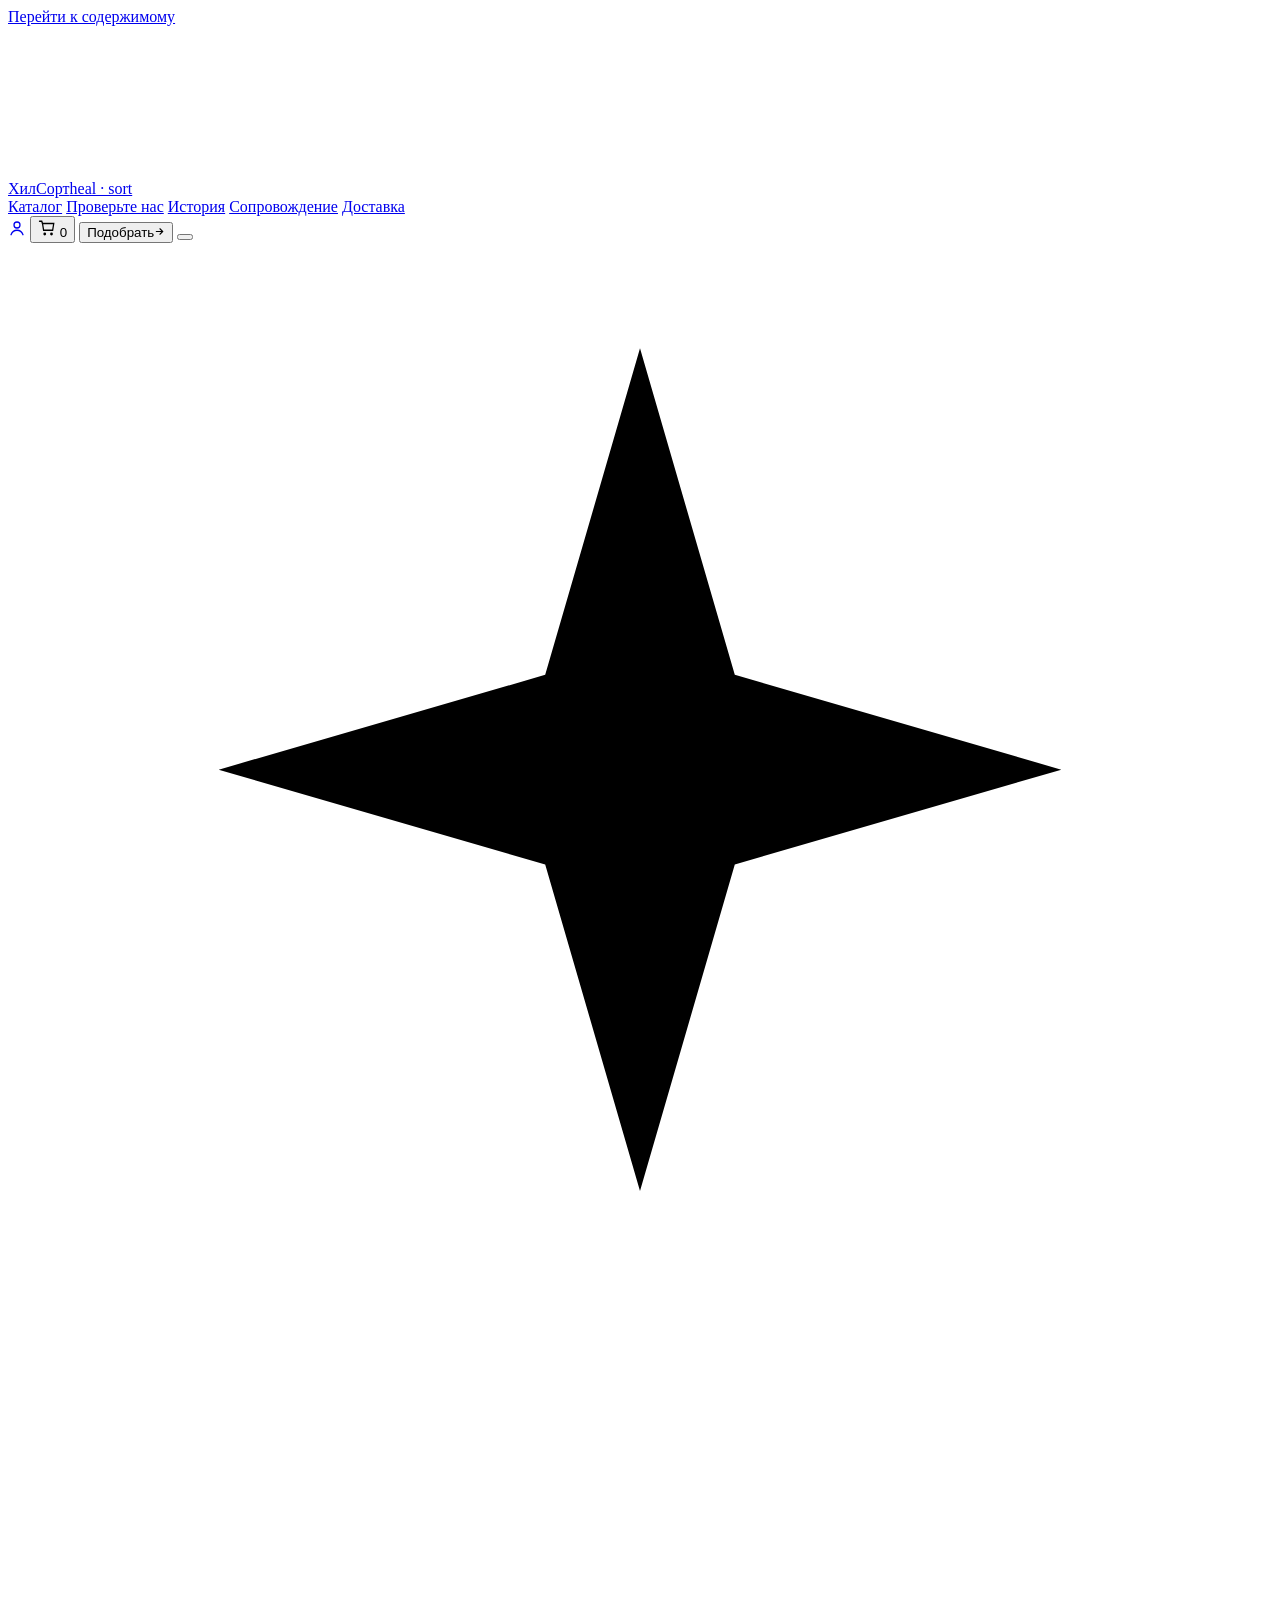
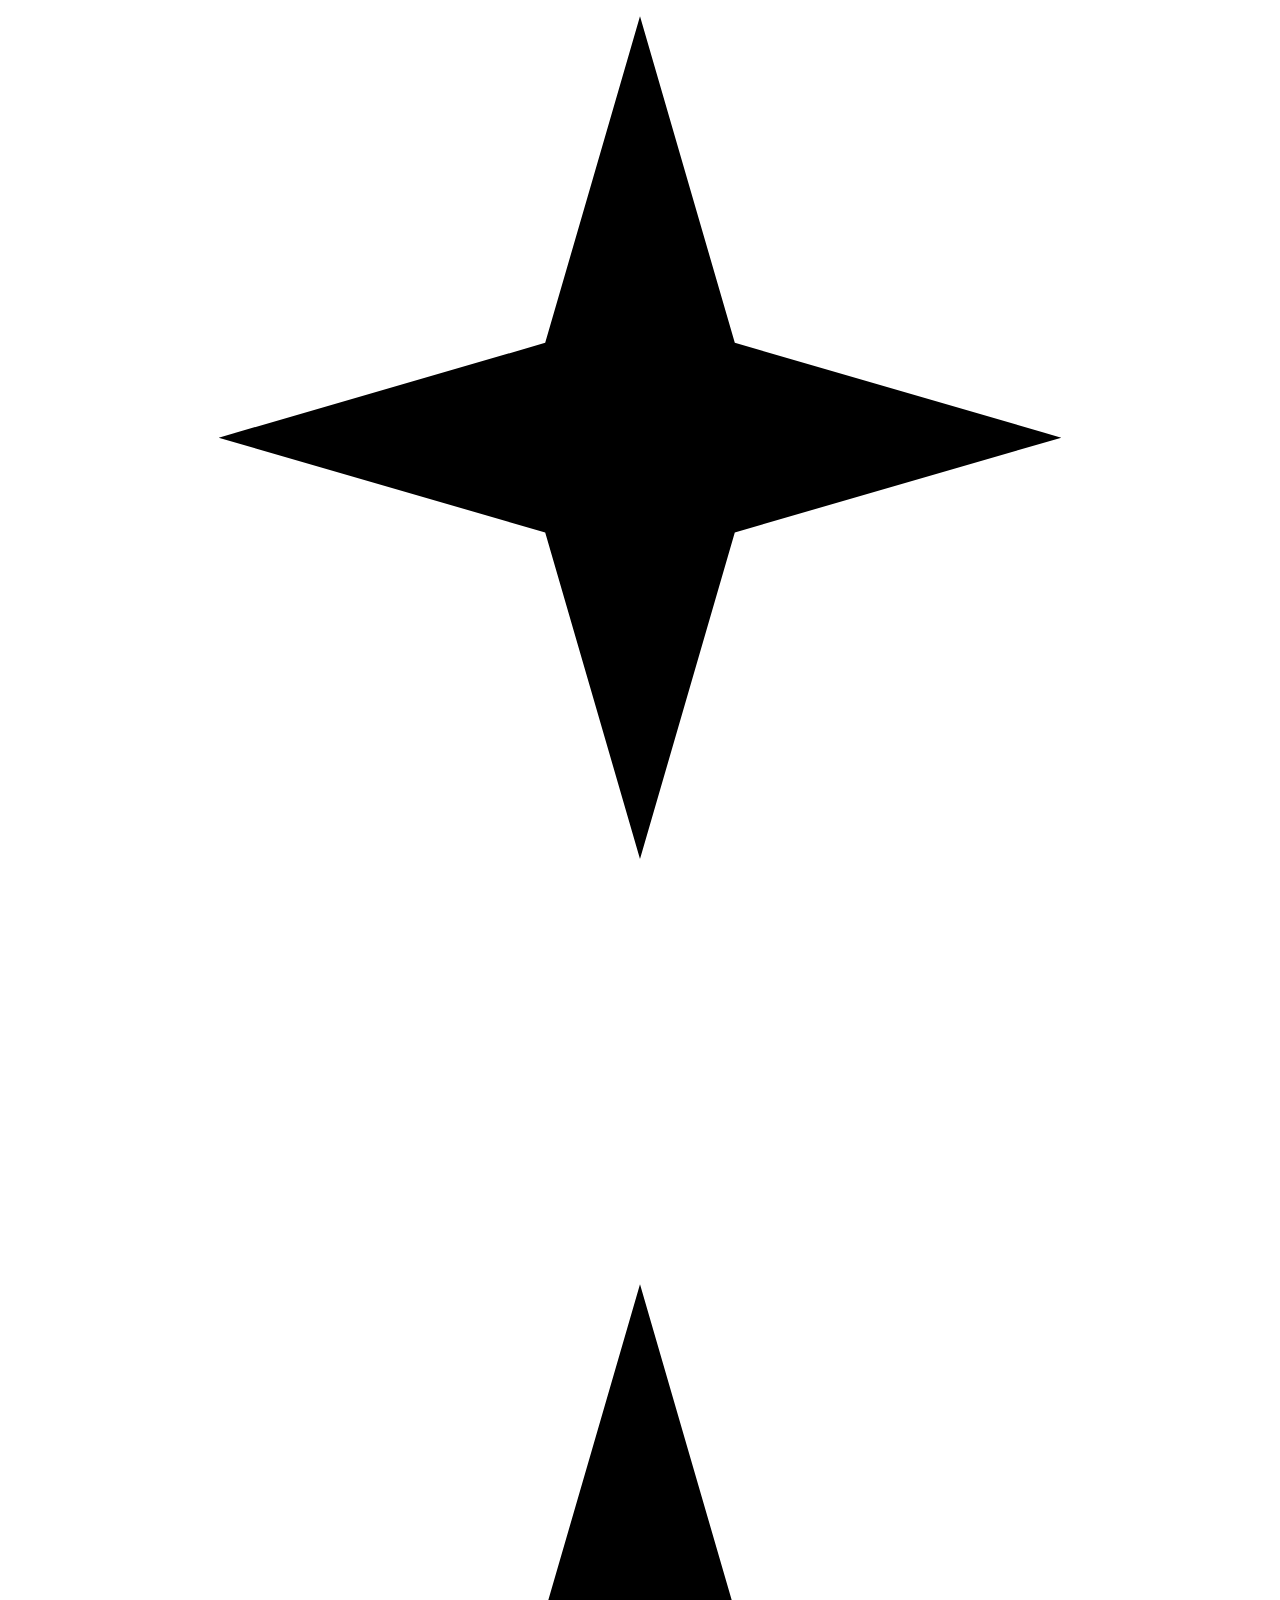
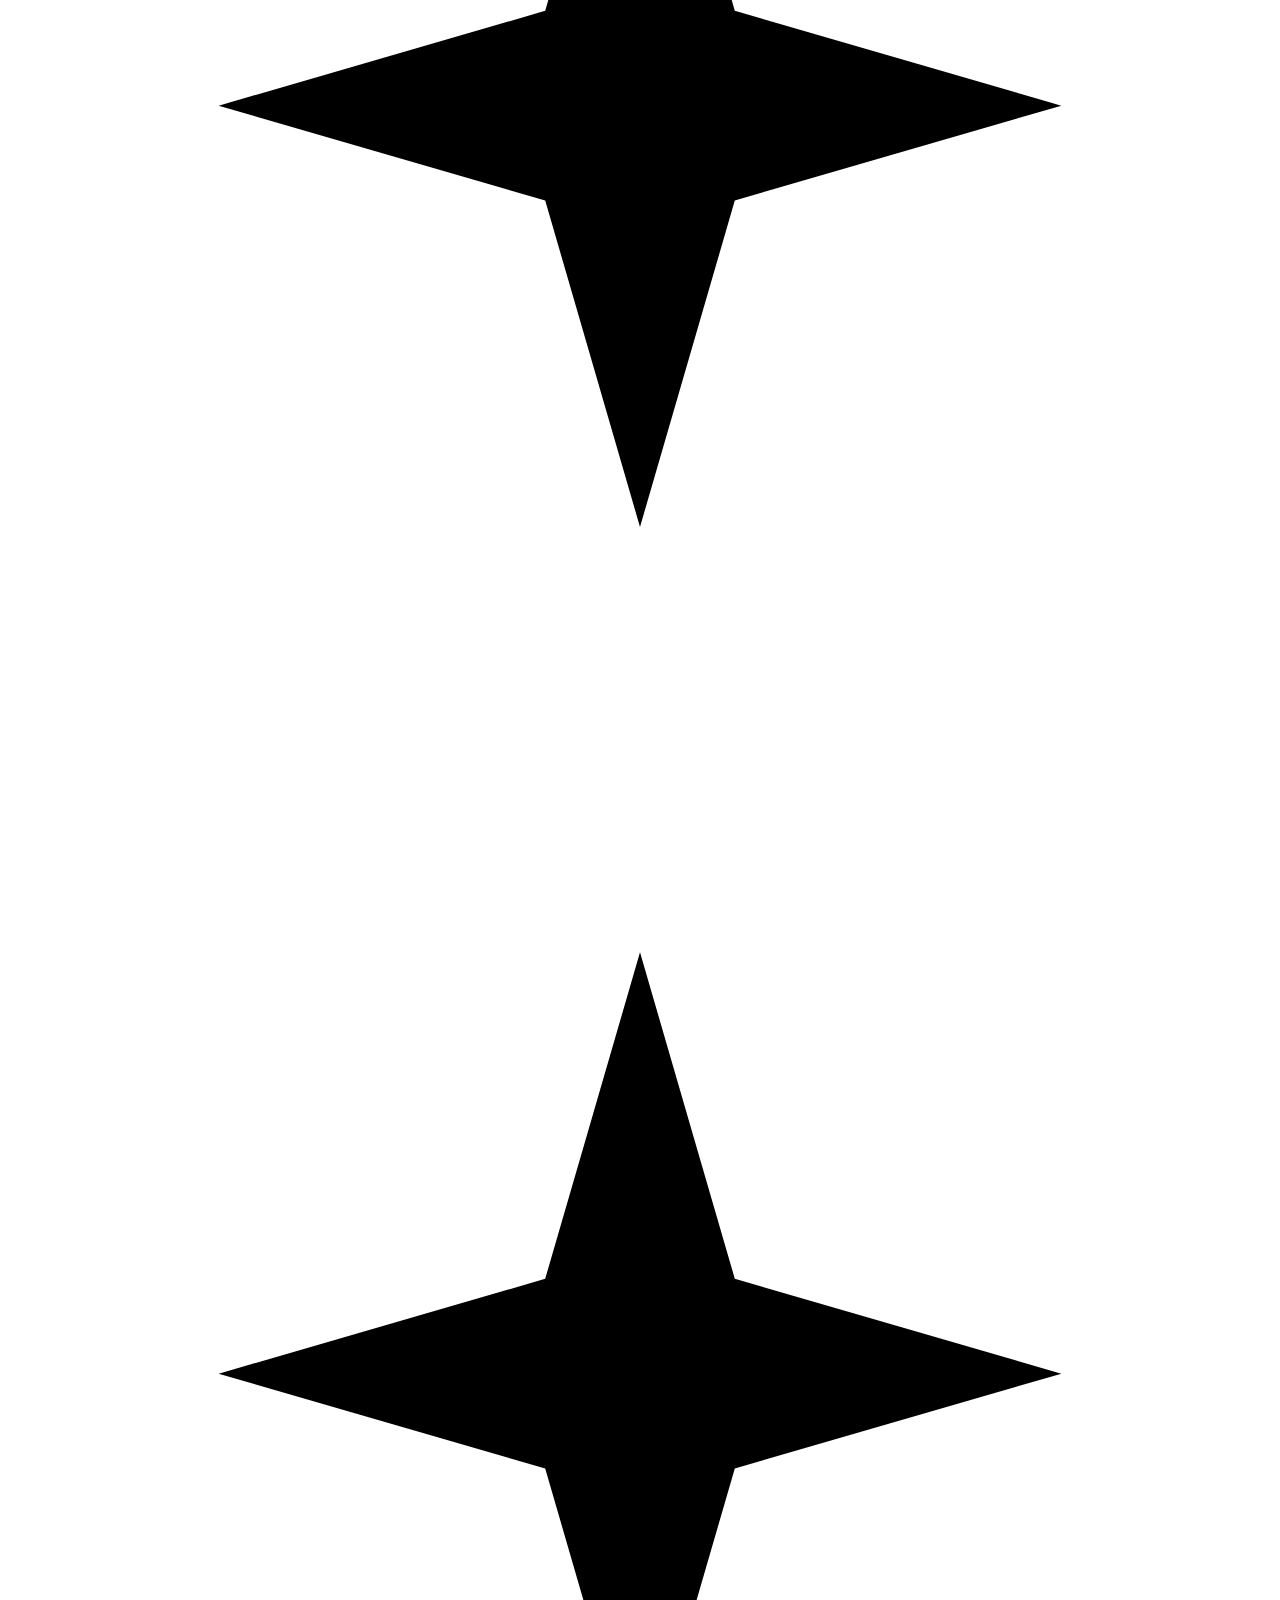
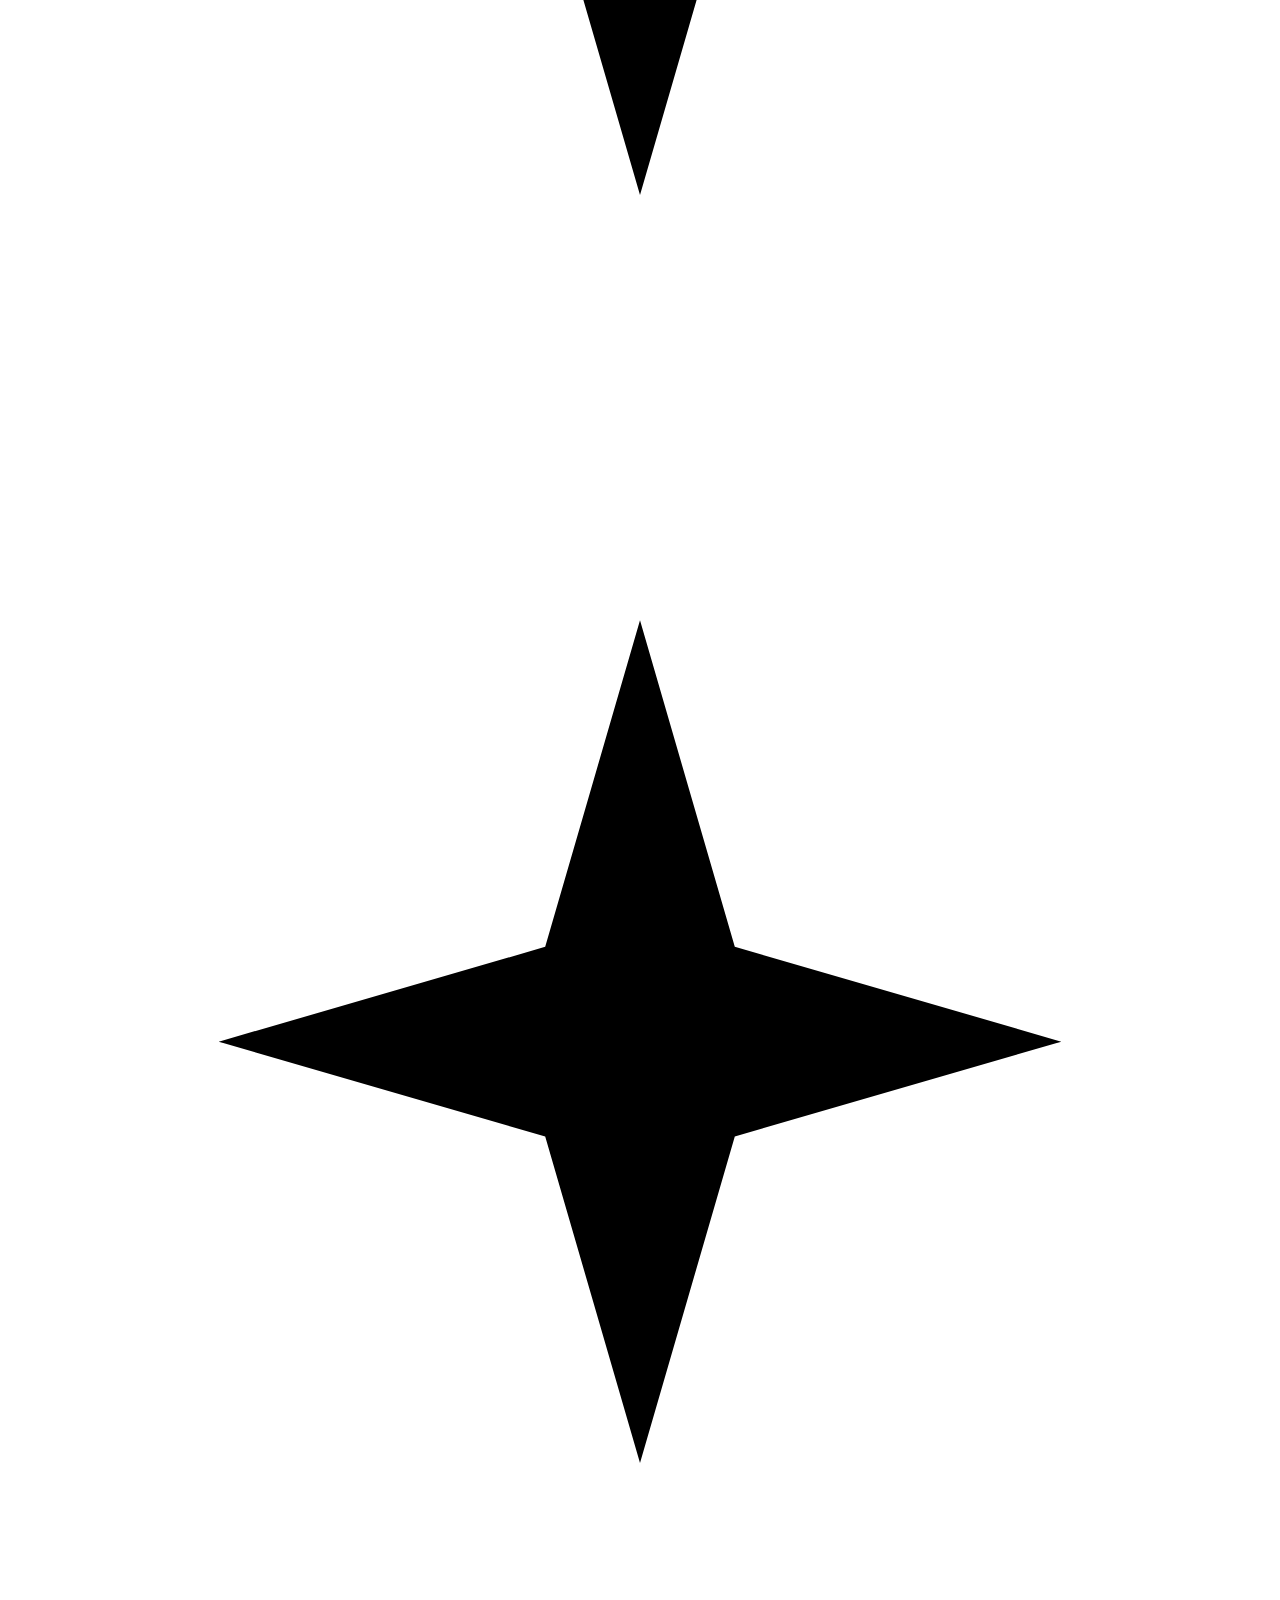
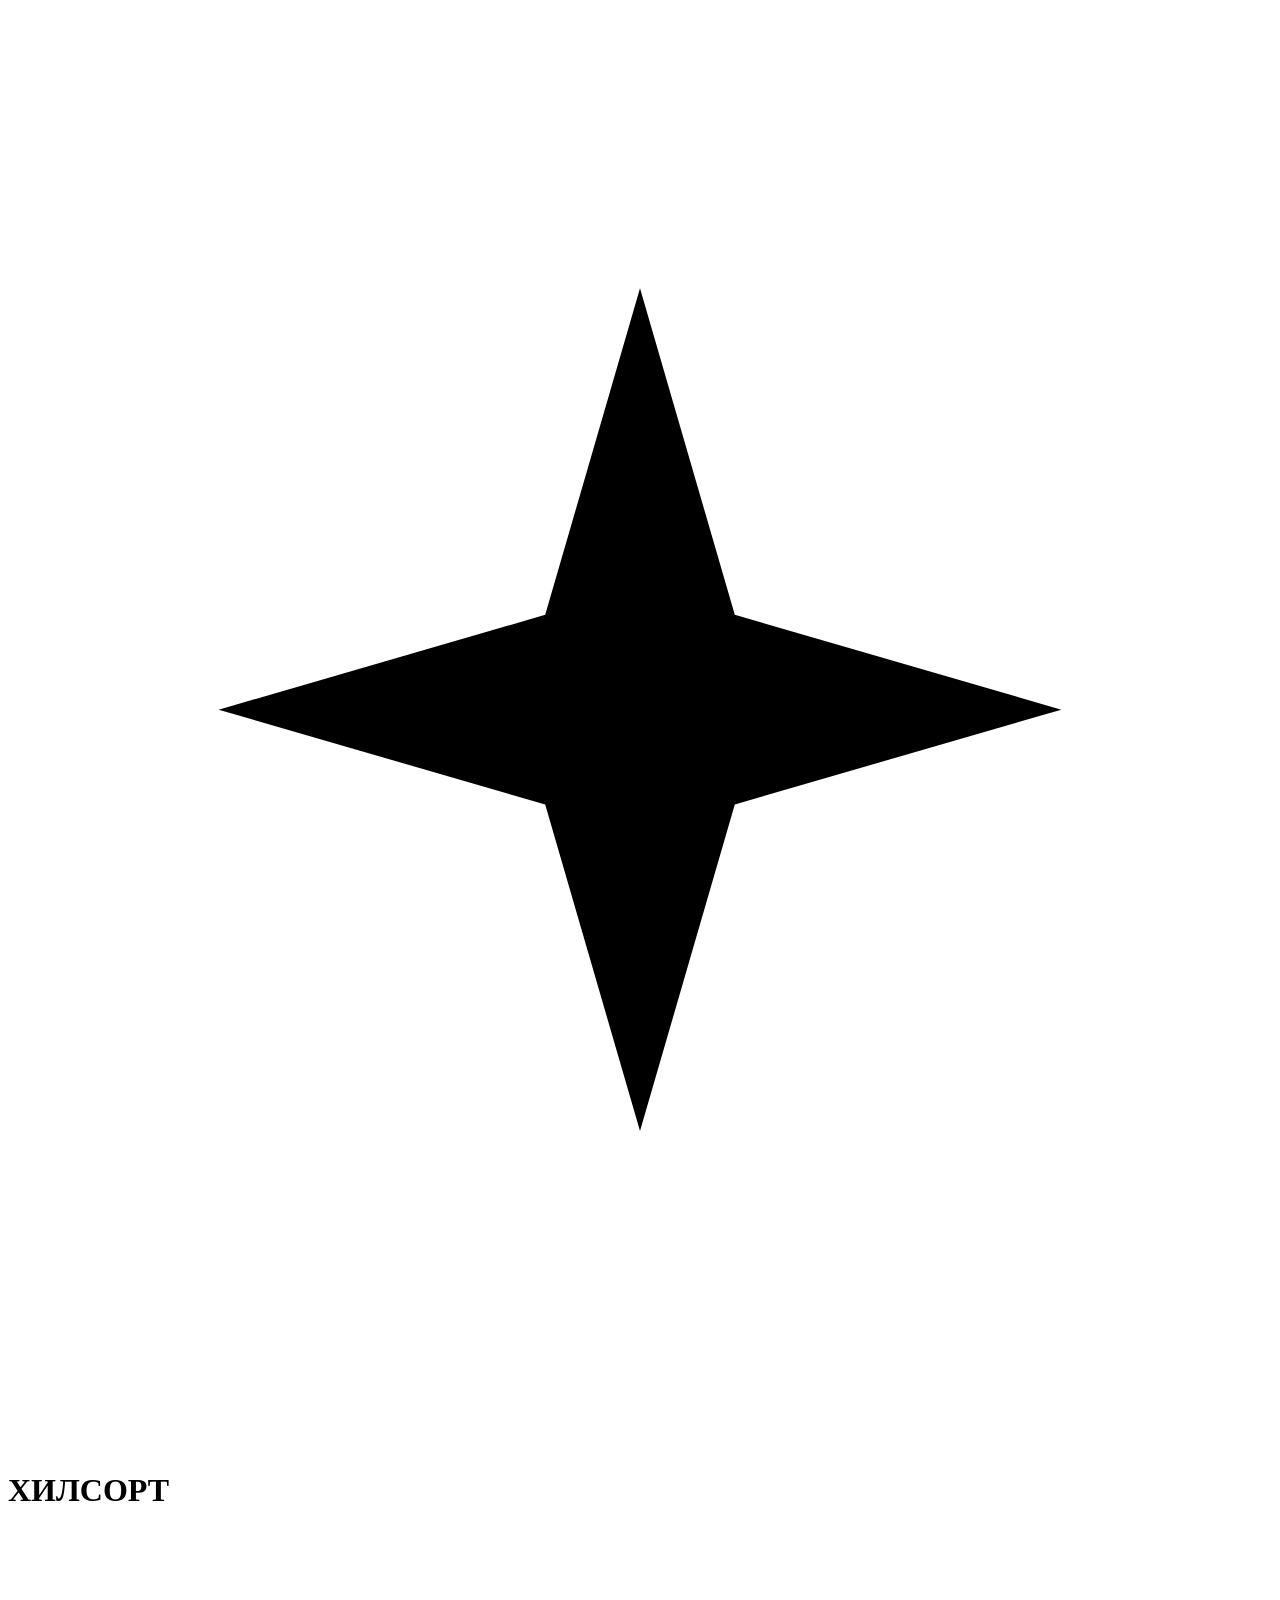
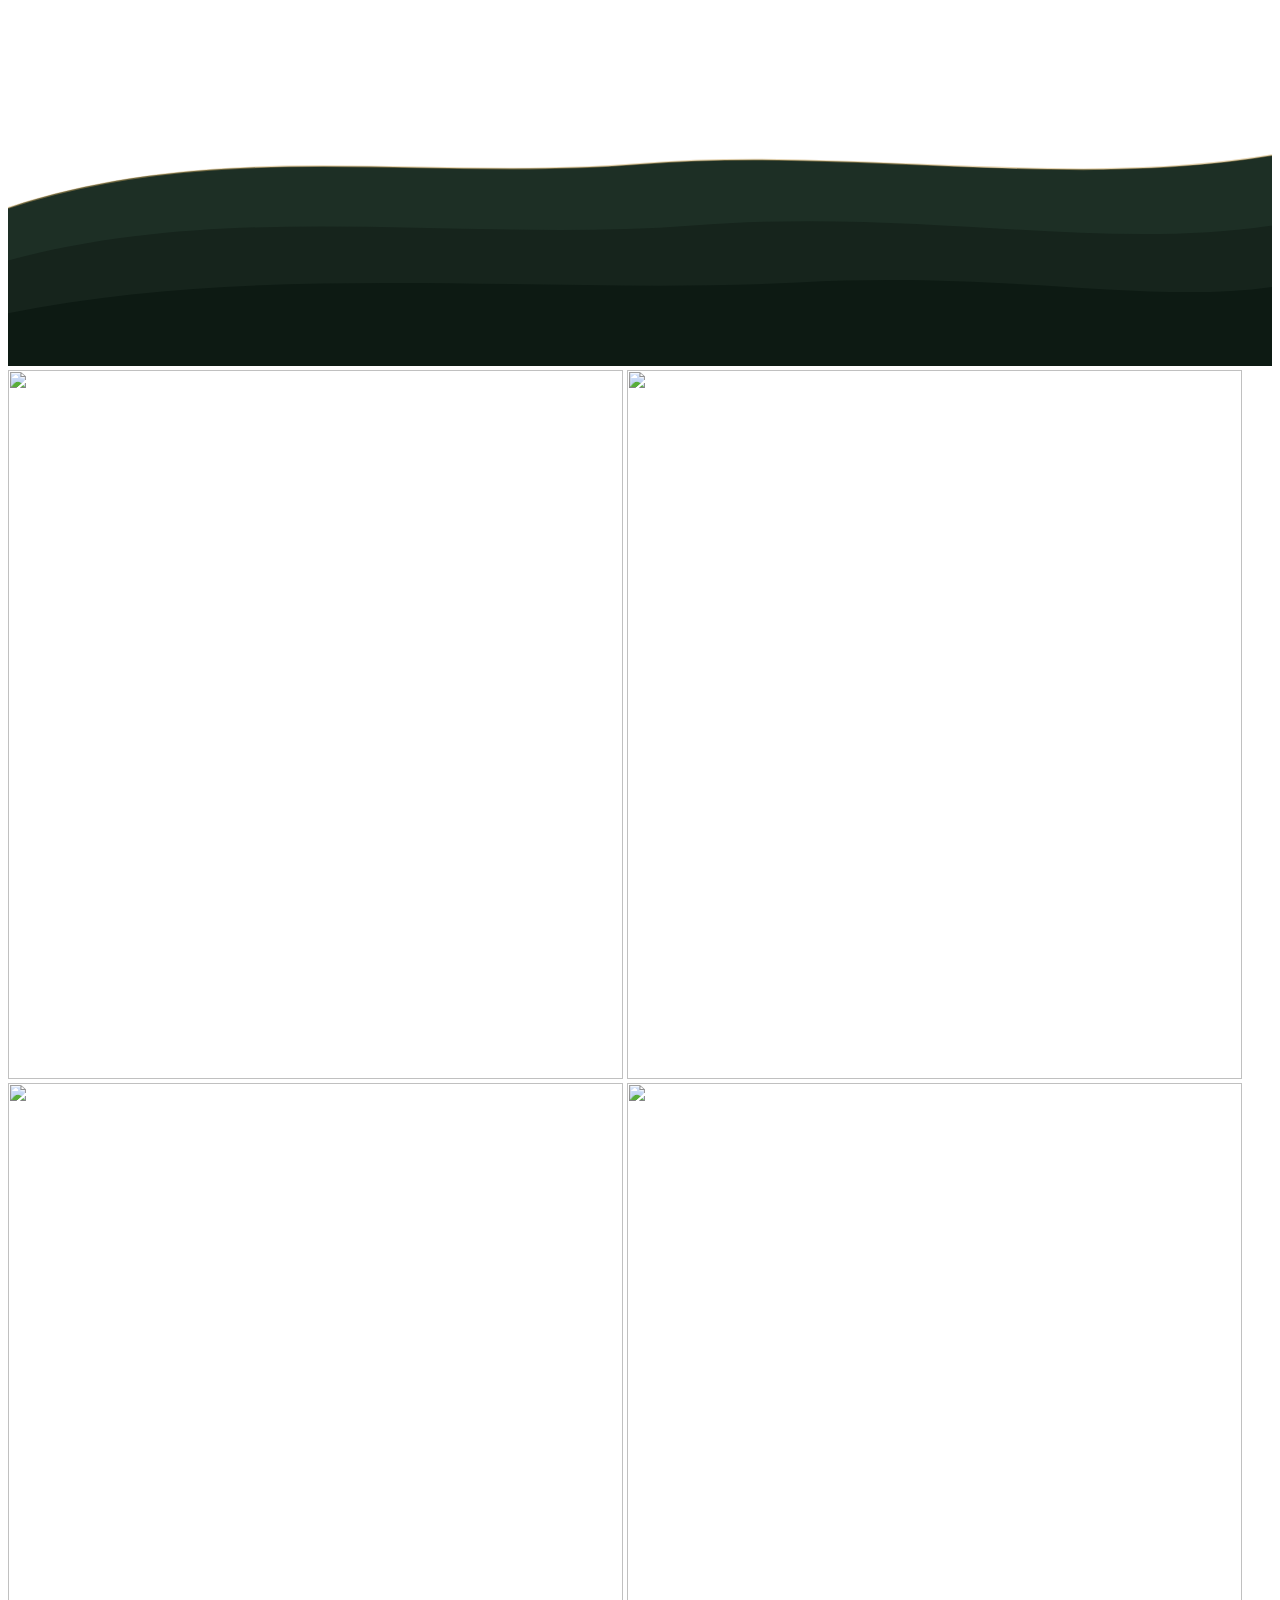
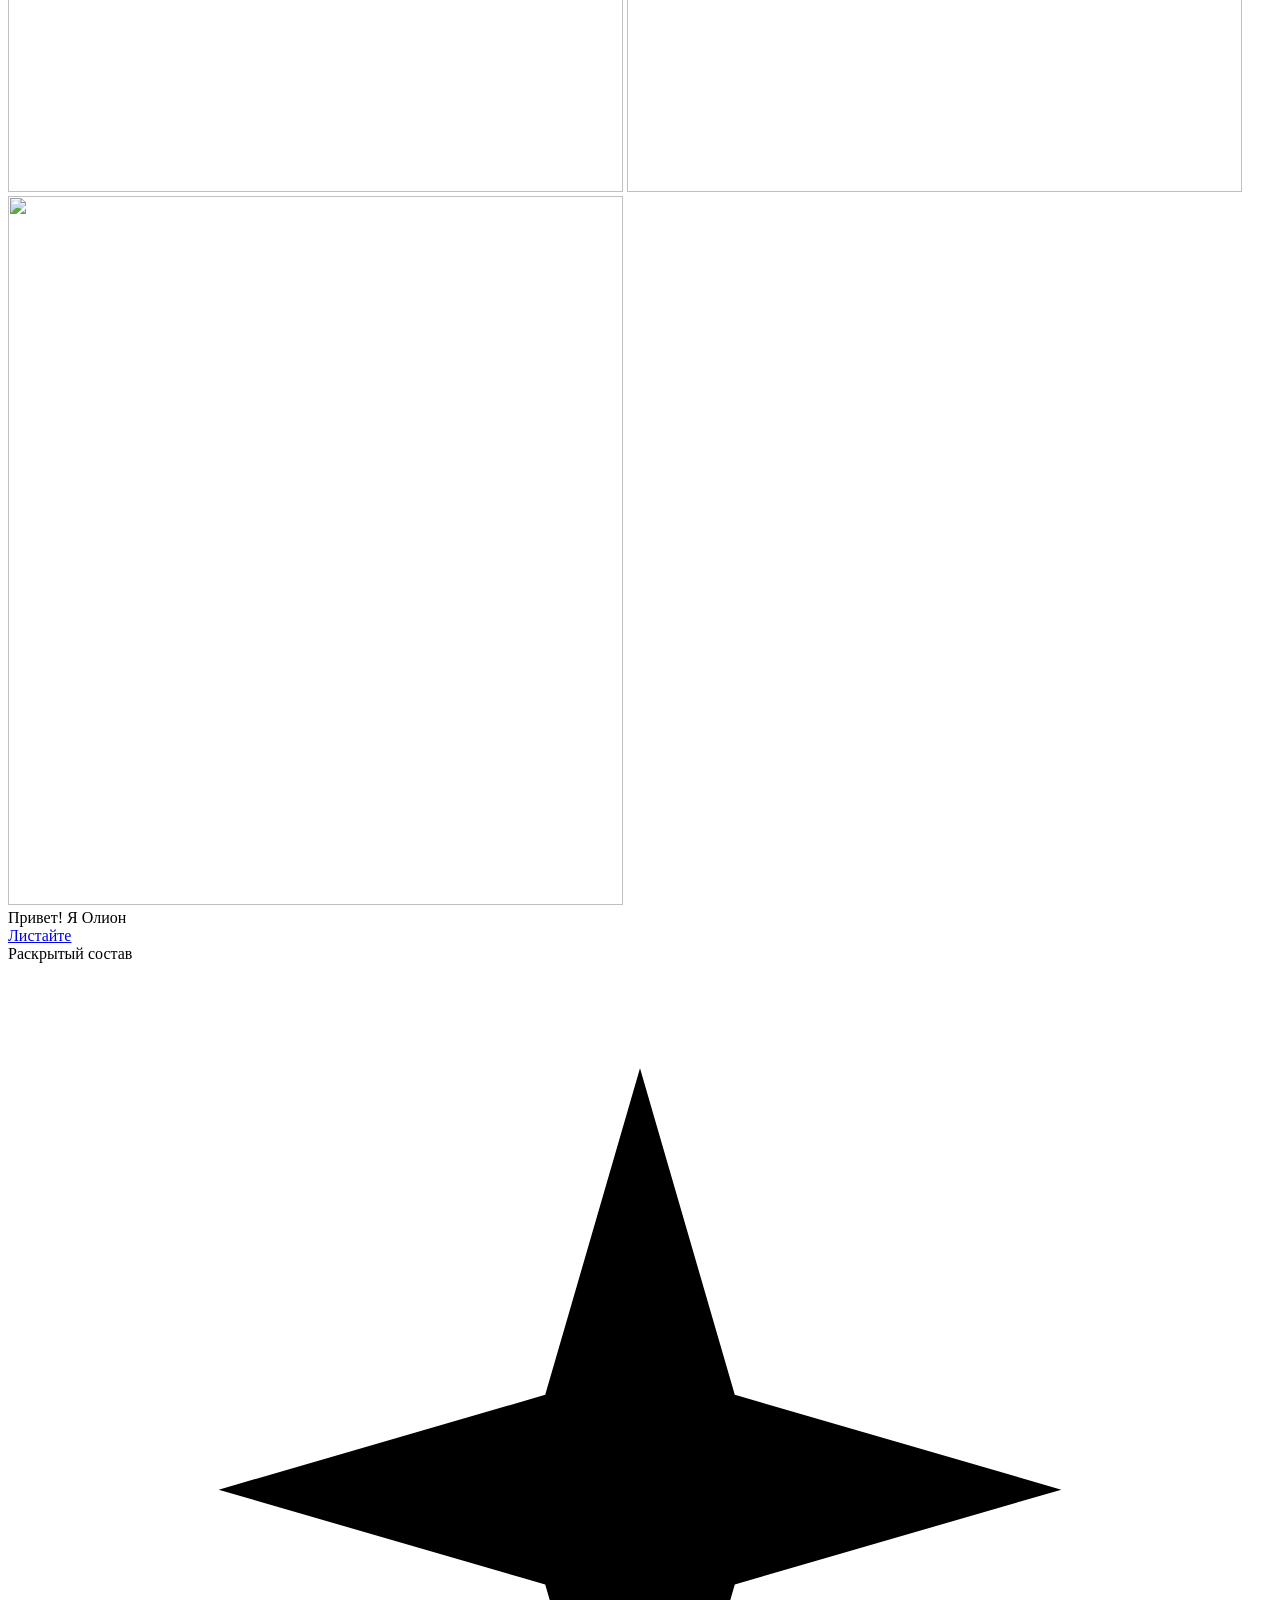
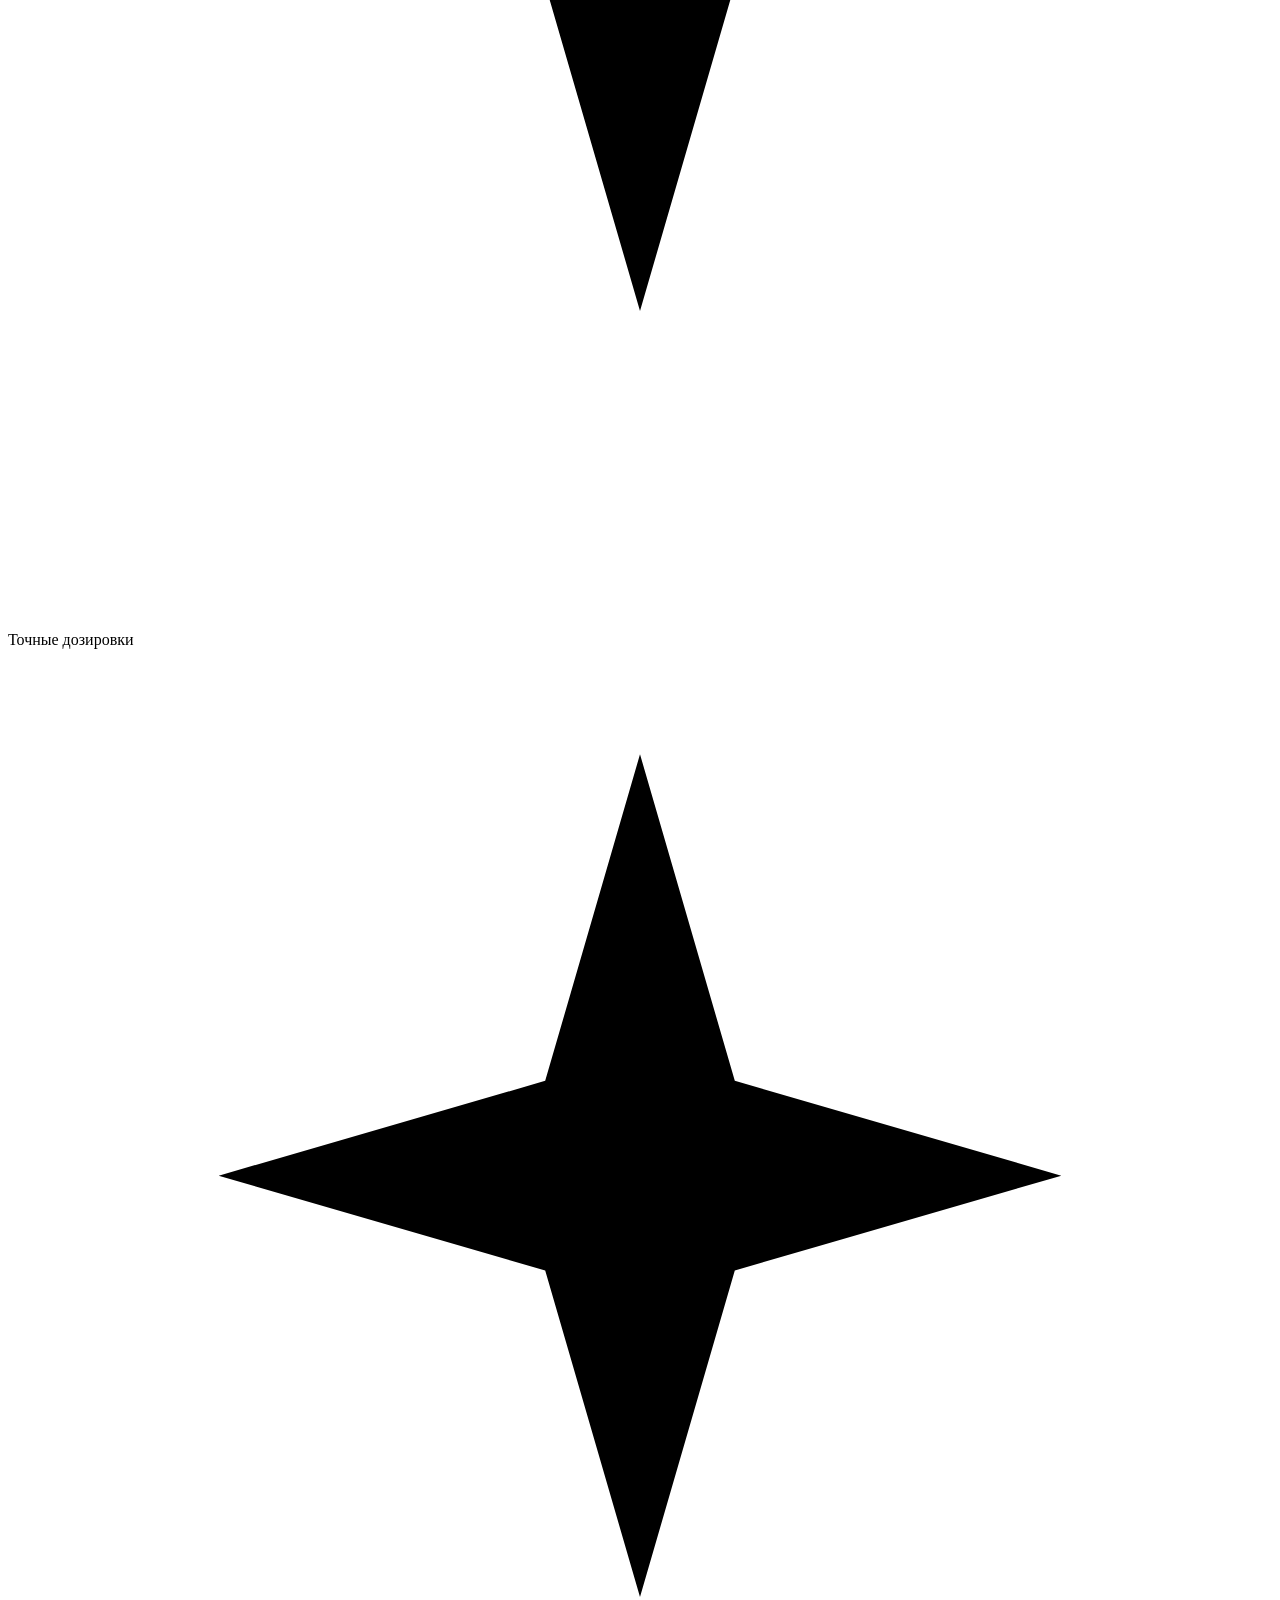
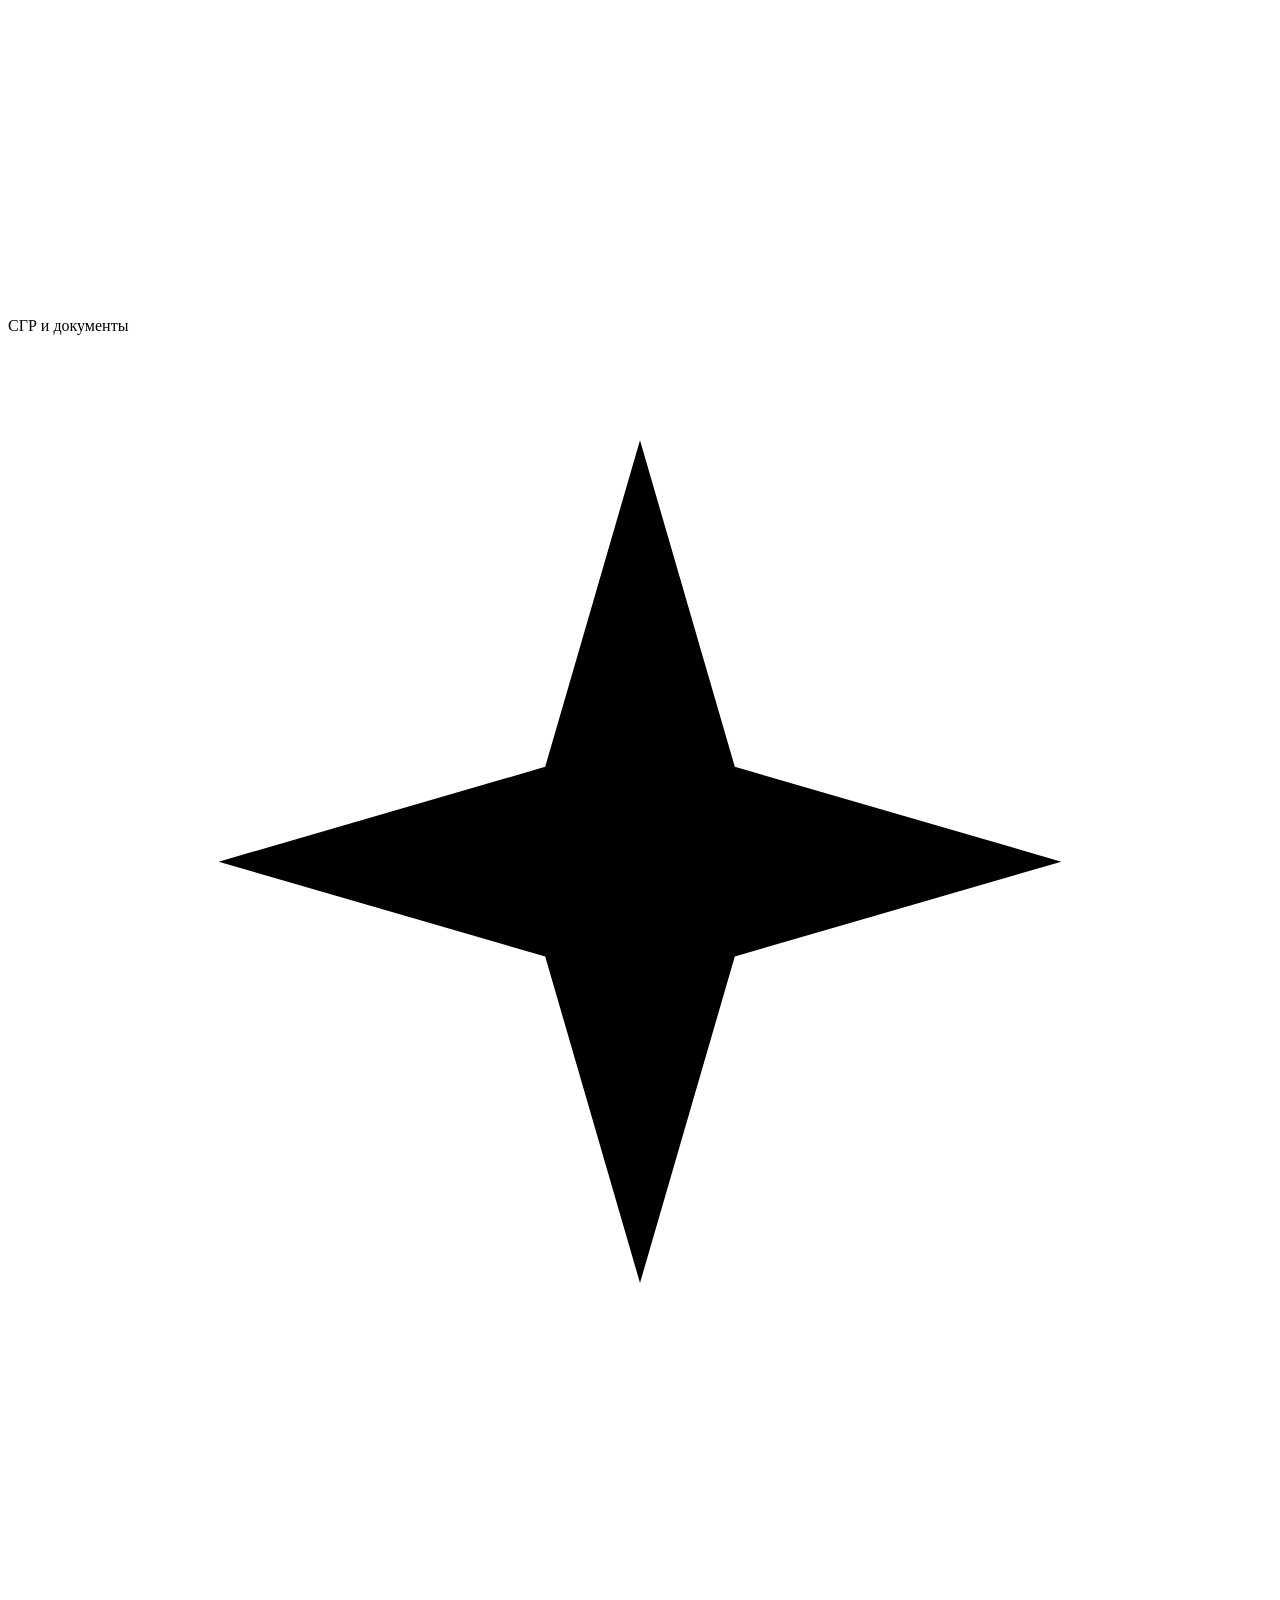
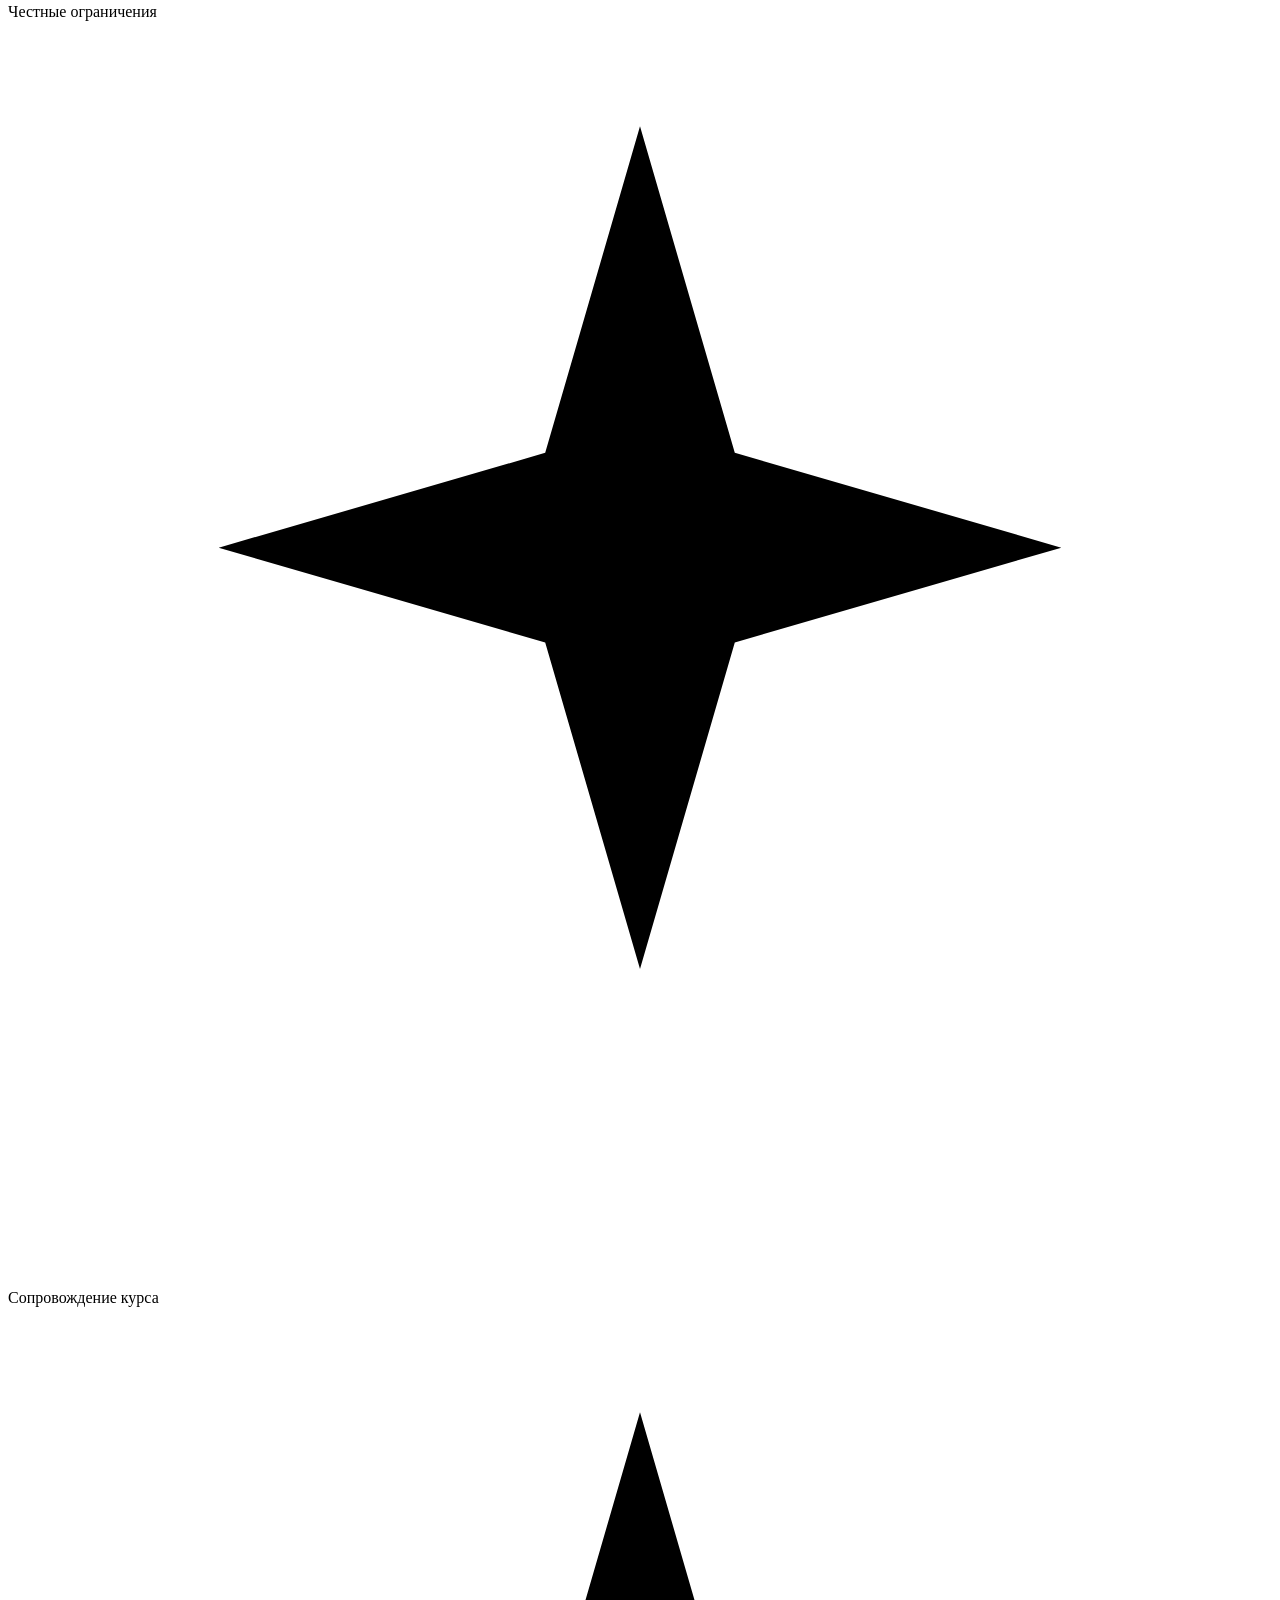
==== index.html @ 7d2a49c4 "Add files via upload" ====
<!DOCTYPE html>
<html lang="ru">
<head>
<meta charset="UTF-8">
<meta name="viewport" content="width=device-width, initial-scale=1.0, viewport-fit=cover">
<meta http-equiv="Content-Security-Policy" content="default-src 'none'; script-src 'self'; style-src 'self' https://fonts.googleapis.com; font-src https://fonts.gstatic.com; img-src 'self' data:; connect-src 'none'; manifest-src 'self'; base-uri 'none'; form-action 'none'; object-src 'none'">
<meta name="referrer" content="strict-origin-when-cross-origin">
<meta name="format-detection" content="telephone=no">
<title>ХилСорт — добавки, в которых можно разобраться</title>
<meta name="description" content="ХилСорт — БАД с полностью раскрытым составом, точными дозировками и документами. Помощник Sort подберёт формулу под вашу цель: сон, стресс, энергия, концентрация.">
<meta name="theme-color" content="#0a1410">
<meta property="og:type" content="website">
<meta property="og:title" content="ХилСорт — добавки, в которых можно разобраться">
<meta property="og:description" content="Раскрытый состав, точные дозировки, документы и сопровождение курса.">
<meta property="og:image" content="assets/sort/sort.webp">
<link rel="icon" type="image/png" href="assets/sort/favicon.png">
<link rel="apple-touch-icon" href="assets/sort/apple-touch-icon.png">
<link rel="preconnect" href="https://fonts.googleapis.com">
<link rel="preconnect" href="https://fonts.gstatic.com" crossorigin>
<link href="https://fonts.googleapis.com/css2?family=Oswald:wght@500;600;700&family=Fraunces:opsz,wght@9..144,300;9..144,400;9..144,500;9..144,600;9..144,700&family=Manrope:wght@300;400;500;600;700;800&family=Marck+Script&display=swap" rel="stylesheet" crossorigin="anonymous" referrerpolicy="no-referrer">
<link rel="preload" as="image" href="assets/sort/body.webp" type="image/webp">
<link rel="stylesheet" href="assets/css/styles.css">
<script src="assets/js/boot.js"></script>
<script src="assets/js/app.js" defer></script>
</head>
<body>

<a class="skip" href="#main">Перейти к содержимому</a>
<div class="progress" aria-hidden="true"><span id="progressBar"></span></div>

<svg class="sprite" xmlns="http://www.w3.org/2000/svg" aria-hidden="true" focusable="false">
  <symbol id="check" viewBox="0 0 24 24"><path d="M4 12.5 9.5 18 20 6.5" fill="none" stroke="#7c6122" stroke-width="2.6" stroke-linecap="round" stroke-linejoin="round"/></symbol>
  <symbol id="spark" viewBox="0 0 24 24"><path d="M12 2l1.8 6.2L20 10l-6.2 1.8L12 18l-1.8-6.2L4 10l6.2-1.8z" fill="currentColor"/></symbol>
</svg>

<!-- ================= НАВИГАЦИЯ ================= -->
<nav class="hero-nav" id="nav" aria-label="Основная навигация">
  <a class="hn-logo" href="#top" aria-label="ХилСорт — наверх"><span class="script">ХилСорт</span><span class="est">heal · sort</span></a>
  <div class="hn-links" id="hnLinks">
    <a href="#catalog">Каталог</a>
    <a href="#trust">Проверьте нас</a>
    <a href="#story">История</a>
    <a href="#path">Сопровождение</a>
    <a href="delivery.html">Доставка</a>
  </div>
  <div class="hn-right">
    <a class="hn-user" href="account.html" aria-label="Личный кабинет"><svg width="18" height="18" viewBox="0 0 24 24" fill="none" stroke="currentColor" stroke-width="1.7" stroke-linecap="round" aria-hidden="true"><circle cx="12" cy="8" r="4"/><path d="M4 21c1.5-4 5-6 8-6s6.5 2 8 6"/></svg></a>
    <button class="hn-cart" id="cartBtn" type="button" aria-label="Открыть корзину" aria-controls="cartDrawer" aria-expanded="false">
      <svg width="18" height="18" viewBox="0 0 24 24" fill="none" stroke="currentColor" stroke-width="1.7" stroke-linecap="round" aria-hidden="true"><path d="M6 6h15l-1.5 9h-12L6 6z"/><path d="M6 6 5 3H2"/><circle cx="9" cy="20" r="1"/><circle cx="18" cy="20" r="1"/></svg>
      <span class="hn-count" id="cartCount" aria-live="polite">0</span>
    </button>
    <button class="hn-cta shine" id="heroAssist" type="button" aria-label="Подобрать формулу с помощником Sort"><span class="lbl">Подобрать</span><span class="arr" aria-hidden="true"><svg width="11" height="11" viewBox="0 0 24 24" fill="none" stroke="currentColor" stroke-width="2.4" stroke-linecap="round"><path d="M5 12h14M13 6l6 6-6 6"/></svg></span></button>
    <button class="hn-burger" id="navBurger" type="button" aria-label="Меню" aria-expanded="false" aria-controls="hnLinks"><span></span><span></span><span></span></button>
  </div>
</nav>

<!-- ================= HERO ================= -->
<header class="hero" id="top">
  <div class="hero-aura" aria-hidden="true"></div>
  <div class="stars" aria-hidden="true">
    <span class="star s1"><svg viewBox="0 0 24 24"><use href="#spark"/></svg></span>
    <span class="star s2"><svg viewBox="0 0 24 24"><use href="#spark"/></svg></span>
    <span class="star s3"><svg viewBox="0 0 24 24"><use href="#spark"/></svg></span>
    <span class="star s4"><svg viewBox="0 0 24 24"><use href="#spark"/></svg></span>
    <span class="star s5"><svg viewBox="0 0 24 24"><use href="#spark"/></svg></span>
    <span class="star s6"><svg viewBox="0 0 24 24"><use href="#spark"/></svg></span>
  </div>

  <h1 class="mega" id="mega">ХИЛСОРТ</h1>
  <canvas class="pollen" id="pollen" aria-hidden="true"></canvas>

  <div class="ground" aria-hidden="true">
    <svg viewBox="0 0 1440 320" preserveAspectRatio="none" xmlns="http://www.w3.org/2000/svg">
      <path d="M0 140 C 240 60 480 110 720 90 C 960 70 1200 120 1440 80 V320 H0 Z" fill="#1d2f25"/>
      <path d="M0 140 C 240 60 480 110 720 90 C 960 70 1200 120 1440 80" fill="none" stroke="#c9a55c" stroke-opacity=".45" stroke-width="2"/>
      <path d="M0 200 C 260 130 520 180 780 160 C 1040 140 1240 190 1440 160 V320 H0 Z" fill="#16241c"/>
      <path d="M0 260 C 300 200 620 240 900 225 C 1140 212 1300 250 1440 230 V320 H0 Z" fill="#0d1a13"/>
    </svg>
  </div>

  <div class="mascot" id="mascot" role="button" tabindex="0" aria-label="Sort — хранитель природного баланса ХилСорт. Нажмите, чтобы открыть помощника">
    <div class="m-run">
      <div class="m-glow" aria-hidden="true"></div>
      <div class="m-shadow" aria-hidden="true"></div>
      <div class="m-hop">
        <div class="m-lean">
          <div class="m-rig">
            <img class="m-foot-l" src="assets/sort/foot-l.webp" alt="" width="615" height="709" decoding="async" draggable="false">
            <img class="m-foot-r" src="assets/sort/foot-r.webp" alt="" width="615" height="709" decoding="async" draggable="false">
            <img class="m-arm-l" src="assets/sort/arm-l.webp" alt="" width="615" height="709" decoding="async" draggable="false">
            <img class="m-arm-r" src="assets/sort/arm-r.webp" alt="" width="615" height="709" decoding="async" draggable="false">
            <img class="m-body" src="assets/sort/body.webp" alt="" width="615" height="709" decoding="async" draggable="false" fetchpriority="high">
          </div>
        </div>
      </div>
      <div class="m-bubble" id="mBubble" aria-hidden="true">Привет! Я Олион</div>
    </div>
  </div>

  <a class="hero-hint" href="#needs">Листайте</a>
</header>

<div class="transition-strip" aria-hidden="true"><div class="meander"></div></div>

<div class="ribbon" aria-hidden="true">
  <div class="ribbon-track">
    <div class="ribbon-group">
      <span>Раскрытый состав</span><svg viewBox="0 0 24 24"><use href="#spark"/></svg>
      <span>Точные дозировки</span><svg viewBox="0 0 24 24"><use href="#spark"/></svg>
      <span>СГР и документы</span><svg viewBox="0 0 24 24"><use href="#spark"/></svg>
      <span>Честные ограничения</span><svg viewBox="0 0 24 24"><use href="#spark"/></svg>
      <span>Сопровождение курса</span><svg viewBox="0 0 24 24"><use href="#spark"/></svg>
      <span>Без агрессивного апсейла</span><svg viewBox="0 0 24 24"><use href="#spark"/></svg>
    </div>
    <div class="ribbon-group">
      <span>Раскрытый состав</span><svg viewBox="0 0 24 24"><use href="#spark"/></svg>
      <span>Точные дозировки</span><svg viewBox="0 0 24 24"><use href="#spark"/></svg>
      <span>СГР и документы</span><svg viewBox="0 0 24 24"><use href="#spark"/></svg>
      <span>Честные ограничения</span><svg viewBox="0 0 24 24"><use href="#spark"/></svg>
      <span>Сопровождение курса</span><svg viewBox="0 0 24 24"><use href="#spark"/></svg>
      <span>Без агрессивного апсейла</span><svg viewBox="0 0 24 24"><use href="#spark"/></svg>
    </div>
  </div>
</div>

<!-- ================= СВЕТЛАЯ ЧАСТЬ ================= -->
<main id="main">
<section id="needs" class="sec">
  <div class="blob b1" aria-hidden="true"></div>
  <div class="wrap">
    <div class="rv">
      <div class="sec-tag">Путь начинается с потребности</div>
      <h2 class="sec-title">Что вас <em>беспокоит?</em></h2>
      <p class="sec-sub">Мы не говорим «купите нашу банку». Мы помогаем разобраться, что вам действительно нужно, — а что покупать не стоит.</p>
    </div>
    <div class="need-grid stg">
      <button class="need" type="button" data-goal="sleep">Плохо сплю</button>
      <button class="need" type="button" data-goal="stress">Испытываю стресс</button>
      <button class="need" type="button" data-goal="energy">Постоянно устаю</button>
      <button class="need" type="button" data-goal="focus">Сложно сконцентрироваться</button>
      <button class="need" type="button" data-goal="women">Женское здоровье</button>
      <button class="need" type="button" data-goal="recovery">Долго восстанавливаюсь</button>
      <button class="need ghost" type="button" data-open-assist>Подберите за меня</button>
    </div>
  </div>
</section>

<section id="catalog" class="sec">
  <div class="blob b2" aria-hidden="true"></div>
  <div class="wrap">
    <div class="rv">
      <div class="sec-tag">Формулы</div>
      <h2 class="sec-title">Продукты <em>ХилСорт</em></h2>
      <p class="sec-sub">Один основной продукт под вашу цель. Максимум — одна альтернатива. Никаких десяти банок.</p>
    </div>
    <div class="prod-grid">
      <article class="p-card rv" data-tilt>
        <div class="img"><span class="p-tagline">Сон · Стресс · Энергия</span><span class="p-sale">−13%</span><img src="magniy-cut.png" alt="Магния Хелат Оптимум"></div>
        <div class="p-body">
          <h3 class="p-name"><button class="p-open" type="button" data-open="magniy">Магния Хелат Оптимум</button></h3>
          <p class="p-short">Хелатная форма магния с глицином и B6: спокойствие, глубокий сон и меньше усталости.</p>
          <div class="p-comp"><span>Магний 200 мг</span><span>Глицин</span><span>Витамин B6</span></div>
          <div class="p-bottom">
            <div class="p-price">1 290 ₽<small>1 490 ₽</small></div>
            <button class="p-btn shine" type="button" data-add="magniy">В корзину</button>
          </div>
        </div>
      </article>

      <article class="p-card rv" data-tilt>
        <div class="img"><span class="p-tagline">Женское здоровье · Фокус</span><img src="inozitol-cut.png" alt="Инозитол Оптимум"></div>
        <div class="p-body">
          <h3 class="p-name"><button class="p-open" type="button" data-open="inozitol">Инозитол Оптимум</button></h3>
          <p class="p-short">Мио-инозитол с фолатом 5-MTHF и витамином D3: гормональный баланс и ровная концентрация.</p>
          <div class="p-comp"><span>Инозитол 500 мг</span><span>5-MTHF</span><span>Витамин D3</span></div>
          <div class="p-bottom">
            <div class="p-price">1 490 ₽</div>
            <button class="p-btn shine" type="button" data-add="inozitol">В корзину</button>
          </div>
        </div>
      </article>
    </div>
  </div>
</section>

<section id="trust" class="sec">
  <div class="wrap">
    <div class="rv">
      <div class="sec-tag">Ничего не прячем</div>
      <h2 class="sec-title">Проверьте <em>нас</em></h2>
      <p class="sec-sub">Не верьте рекламе — проверяйте факты. Вот информация, которую мы открываем по каждому продукту.</p>
    </div>
    <div class="t-table rv-group" role="table" aria-label="Сравнение ХилСорт с рынком">
      <div class="t-row t-head" role="row"><div class="a" role="columnheader">Параметр</div><div class="b" role="columnheader">ХилСорт</div><div class="c" role="columnheader">Обычно на рынке</div></div>
      <div class="t-row" role="row"><div class="a" role="cell">Форма активного вещества</div><div class="b" role="cell"><svg class="check" aria-hidden="true"><use href="#check"/></svg>Указана</div><div class="c" role="cell">Часто умалчивается</div></div>
      <div class="t-row" role="row"><div class="a" role="cell">Количество вещества</div><div class="b" role="cell"><svg class="check" aria-hidden="true"><use href="#check"/></svg>Указано точно</div><div class="c" role="cell">«До» или нет данных</div></div>
      <div class="t-row" role="row"><div class="a" role="cell">Состав и маркировка</div><div class="b" role="cell"><svg class="check" aria-hidden="true"><use href="#check"/></svg>Раскрыт полностью</div><div class="c" role="cell">Размытые формулировки</div></div>
      <div class="t-row" role="row"><div class="a" role="cell">Производитель и место</div><div class="b" role="cell"><svg class="check" aria-hidden="true"><use href="#check"/></svg>Указаны</div><div class="c" role="cell">Не всегда</div></div>
      <div class="t-row" role="row"><div class="a" role="cell">СГР и документы</div><div class="b" role="cell"><svg class="check" aria-hidden="true"><use href="#check"/></svg>Доступны для проверки</div><div class="c" role="cell">Редко публикуются</div></div>
      <div class="t-row" role="row"><div class="a" role="cell">Ограничения</div><div class="b" role="cell"><svg class="check" aria-hidden="true"><use href="#check"/></svg>Указаны честно</div><div class="c" role="cell">Мелким шрифтом</div></div>
      <div class="t-row" role="row"><div class="a" role="cell">Сопровождение после покупки</div><div class="b" role="cell"><svg class="check" aria-hidden="true"><use href="#check"/></svg>Курс и напоминания</div><div class="c" role="cell">Купил — и всё</div></div>
    </div>
  </div>
</section>

<section id="story" class="sec">
  <div class="blob b3" aria-hidden="true"></div>
  <div class="wrap story-grid">
    <div class="rv">
      <div class="sec-tag">Легенда бренда</div>
      <h2 class="sec-title">История <em>одной заботы</em></h2>
      <div class="story-txt">
        <p>Всё началось с простого вопроса: <strong>«Почему мы так много работаем на здоровье, но так мало для здоровья?»</strong> Команда ХилСорт собрала лучшие знания о долголетии из разных уголков мира — от японских традиций до средиземноморских практик.</p>
        <p>Название родилось не случайно. Это не просто «исцеление» (Heal). Это — <strong>«особый вид исцеления» (Sort)</strong>. Тот, что работает мягко, но уверенно. Тот, что возвращает энергию для главного: для счастливых ужинов с семьёй, для прогулок с внуками, для новых побед в любом возрасте.</p>
        <p>Каждая наша добавка — маленький кирпичик в доме вашего долголетия. Мы не обещаем вечной молодости. Мы обещаем, что каждый ваш день будет полон жизни.</p>
      </div>
      <blockquote class="quote">Мы не добавляем химию — мы добавляем <em>годы к вашему счастью</em></blockquote>
    </div>
    <div class="story-stats rv-group">
      <div class="s-card"><div class="n" data-count="100" data-suffix="%">100%</div><div class="l">Раскрытый состав</div></div>
      <div class="s-card"><div class="n" data-count="30">30</div><div class="l">Дней — ритуал курса</div></div>
      <div class="s-card"><div class="n">24/7</div><div class="l">Помощник Sort на связи</div></div>
      <div class="s-card"><div class="n">1</div><div class="l">Единый профиль здоровья</div></div>
    </div>
  </div>
</section>

<section id="path" class="sec">
  <div class="wrap">
    <div class="rv">
      <div class="sec-tag">Мы не бросаем после оплаты</div>
      <h2 class="sec-title">Ваш <em>ритуал</em> под контролем</h2>
    </div>
    <ol class="path-grid rv-group">
      <li class="step"><div class="num">01</div><h4>QR на упаковке</h4><p>Скан — и система определяет продукт по маркировке</p></li>
      <li class="step"><div class="num">02</div><h4>Напоминания</h4><p>09:00 и 21:00 — привычка формируется сама</p></li>
      <li class="step"><div class="num">03</div><h4>Ваши отметки</h4><p>Сон, энергия, стресс — субъективная оценка 1–10</p></li>
      <li class="step"><div class="num">04</div><h4>Завершение курса</h4><p>Ваша собственная динамика за период</p></li>
      <li class="step"><div class="num">05</div><h4>Следующий шаг</h4><p>Повторить заказ или подобрать новую цель</p></li>
    </ol>
  </div>
</section>
<section id="service" class="sec">
  <div class="wrap">
    <div class="rv">
      <div class="sec-tag">Сервис без сюрпризов</div>
      <h2 class="sec-title">Доставка, оплата, <em>возврат</em></h2>
      <p class="sec-sub">Сроки, стоимость и правила известны до оформления заказа — без мелких шрифтов.</p>
    </div>
    <div class="svc-grid stg">
      <a class="svc-card" href="delivery.html"><h4>Доставка и оплата</h4><p>По России 2–5 дней, бесплатно от 3 000 ₽. Карта или СБП, чек по 54-ФЗ, трек-номер в заказе.</p><span class="svc-link">Подробнее</span></a>
      <a class="svc-card" href="returns.html"><h4>Возврат и обмен</h4><p>Честные правила: отказ до получения, замена и возврат при браке, пересорте или повреждённой упаковке.</p><span class="svc-link">Подробнее</span></a>
      <a class="svc-card" href="contacts.html"><h4>Контакты и реквизиты</h4><p>Реальная компания: ИНН, ОГРН, адрес, телефон и поддержка ежедневно с 9:00 до 21:00.</p><span class="svc-link">Подробнее</span></a>
    </div>
  </div>
</section>
</main>

<footer>
  <div class="wrap">
    <div class="f-grid">
      <div>
        <div class="f-logo">ХилСорт</div>
        <p>Забота, превращённая в привычку. Добавки, в которых можно разобраться.</p>
      </div>
      <nav class="f-col" aria-label="Магазин"><h5>Магазин</h5><a href="#catalog">Каталог</a><a href="#trust">Проверьте нас</a><a href="#story">История</a><a href="#path">Сопровождение</a></nav>
      <nav class="f-col" aria-label="Покупателям"><h5>Покупателям</h5><a href="delivery.html">Доставка и оплата</a><a href="returns.html">Возврат и обмен</a><a href="contacts.html">Контакты и реквизиты</a></nav>
      <nav class="f-col" aria-label="Документы"><h5>Документы</h5><a href="offer.html">Пользовательское соглашение</a><a href="privacy.html">Политика конфиденциальности</a></nav>
    </div>
    <div class="f-bottom">
      © <span id="year">2026</span> ХилСорт. Все права защищены.
      <div class="legal">БАД. Не является лекарственным средством. Перед применением проконсультируйтесь со специалистом. Имеются противопоказания.</div>
    </div>
  </div>
</footer>

<!-- SORT -->
<div class="sort-hint" id="sortHint" aria-hidden="true">Помочь подобрать формулу?</div>
<button class="sort-fab" id="sortFab" type="button" aria-label="Открыть помощника Sort" aria-controls="sortPanel" aria-expanded="false"><img src="assets/sort/avatar.webp" alt="" width="256" height="256" loading="lazy" decoding="async"></button>
<section class="sort-panel" id="sortPanel" role="dialog" aria-label="Помощник Sort" aria-hidden="true" inert tabindex="-1">
  <div class="sp-head">
    <img src="assets/sort/avatar.webp" alt="" width="46" height="46" loading="lazy" decoding="async">
    <div><b>Sort</b><span>помощник по здоровью · онлайн</span></div>
    <button class="sp-close" id="sortClose" type="button" aria-label="Закрыть помощника">✕</button>
  </div>
  <div class="sp-msgs" id="chatMsgs" role="log" aria-live="polite"></div>
  <div class="sp-chips" id="quickRow"></div>
  <form class="sp-input" id="chatForm" autocomplete="off" novalidate>
    <label class="visually-hidden" for="chatInput">Сообщение для Sort</label>
    <input id="chatInput" type="text" inputmode="text" enterkeyhint="send" placeholder="Напишите: плохо сплю, документы, доставка…" maxlength="140" spellcheck="false">
    <button id="sendBtn" type="submit" aria-label="Отправить"><svg width="15" height="15" viewBox="0 0 24 24" fill="none" stroke="currentColor" stroke-width="2" stroke-linecap="round" aria-hidden="true"><path d="M22 2 11 13M22 2l-7 20-4-9-9-4 20-7z"/></svg></button>
  </form>
</section>

<!-- CART -->
<div class="overlay" id="cartOverlay" aria-hidden="true"></div>
<aside class="drawer" id="cartDrawer" role="dialog" aria-modal="true" aria-labelledby="cartTitle" aria-hidden="true" inert tabindex="-1">
  <div class="drawer-head">
    <h3 id="cartTitle">Корзина</h3>
    <button class="x-btn" type="button" data-close aria-label="Закрыть корзину">✕</button>
  </div>
  <div class="d-items" id="cartItems"></div>
  <div class="d-total">
    <div class="row"><span>Доставка</span><span>Бесплатно от 3 000 ₽</span></div>
    <div class="row sum"><span>Итого</span><span id="cartTotal">0 ₽</span></div>
    <div class="d-note">Дополнительный продукт необязателен. Мы не превращаем покупку в агрессивный апсейл.</div>
    <label class="field"><span>Email для чека и кода заказа</span><input id="orderEmail" type="email" inputmode="email" autocomplete="email" placeholder="you@example.ru"></label>
    <label class="consent"><input type="checkbox" id="consentPd"> <span>Я даю согласие на обработку персональных данных и принимаю <a href="privacy.html" target="_blank" rel="noopener">политику конфиденциальности</a></span></label>
    <label class="consent"><input type="checkbox" id="consentOffer"> <span>Я принимаю условия <a href="offer.html" target="_blank" rel="noopener">пользовательского соглашения (оферты)</a></span></label>
    <button class="btn btn-gold btn-block shine" id="checkoutBtn" type="button">Оформить заказ</button>
  </div>
</aside>

<!-- PRODUCT MODAL -->
<div class="modal" id="prodModal" role="dialog" aria-modal="true" aria-labelledby="pmTitle" aria-hidden="true" inert>
  <div class="modal-card" tabindex="-1">
    <button class="x-btn pm-close" type="button" data-close aria-label="Закрыть карточку товара">✕</button>
    <div class="pm-img" id="pmImg"></div>
    <div class="pm-info" id="pmInfo"></div>
  </div>
</div>

<!-- SUCCESS -->
<div class="modal" id="okModal" role="dialog" aria-modal="true" aria-labelledby="okTitle" aria-hidden="true" inert>
  <div class="modal-card ok-card" tabindex="-1">
    <div class="circle"><svg width="28" height="28" aria-hidden="true"><use href="#check"/></svg></div>
    <h3 id="okTitle">Ваш ритуал начинается</h3>
    <p>Заказ оформлен. На упаковке будет QR-код «Начать курс» — отсканируйте его, и Sort запустит ваш 30-дневный ритуал с напоминаниями.</p>
    <div class="ok-code-wrap">Код заказа: <b class="ok-code" id="okCode"></b><span class="ok-note">Код сохранён в личном кабинете</span></div>
    <button class="btn btn-gold btn-block shine" type="button" data-close>Отлично</button>
  </div>
</div>

<div class="toast" id="toast" role="status" aria-live="polite"></div>

</body>
</html>
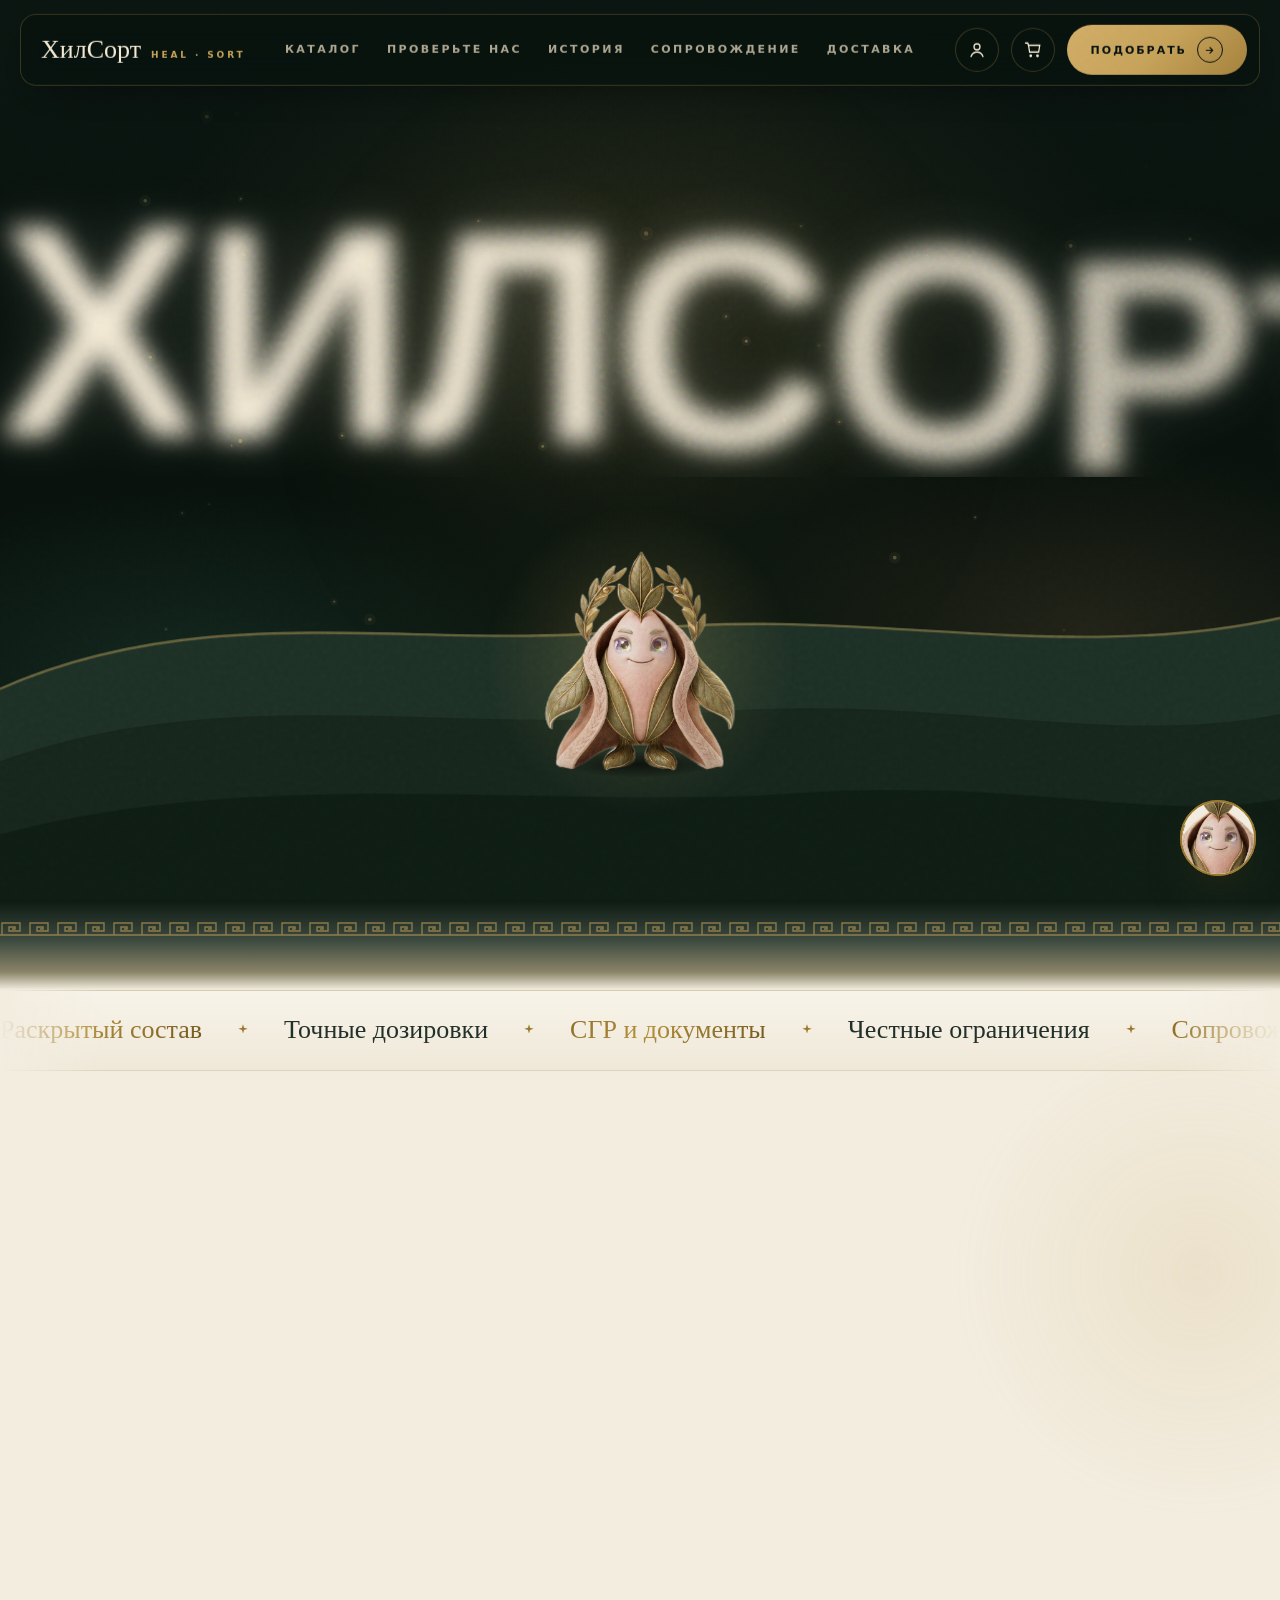
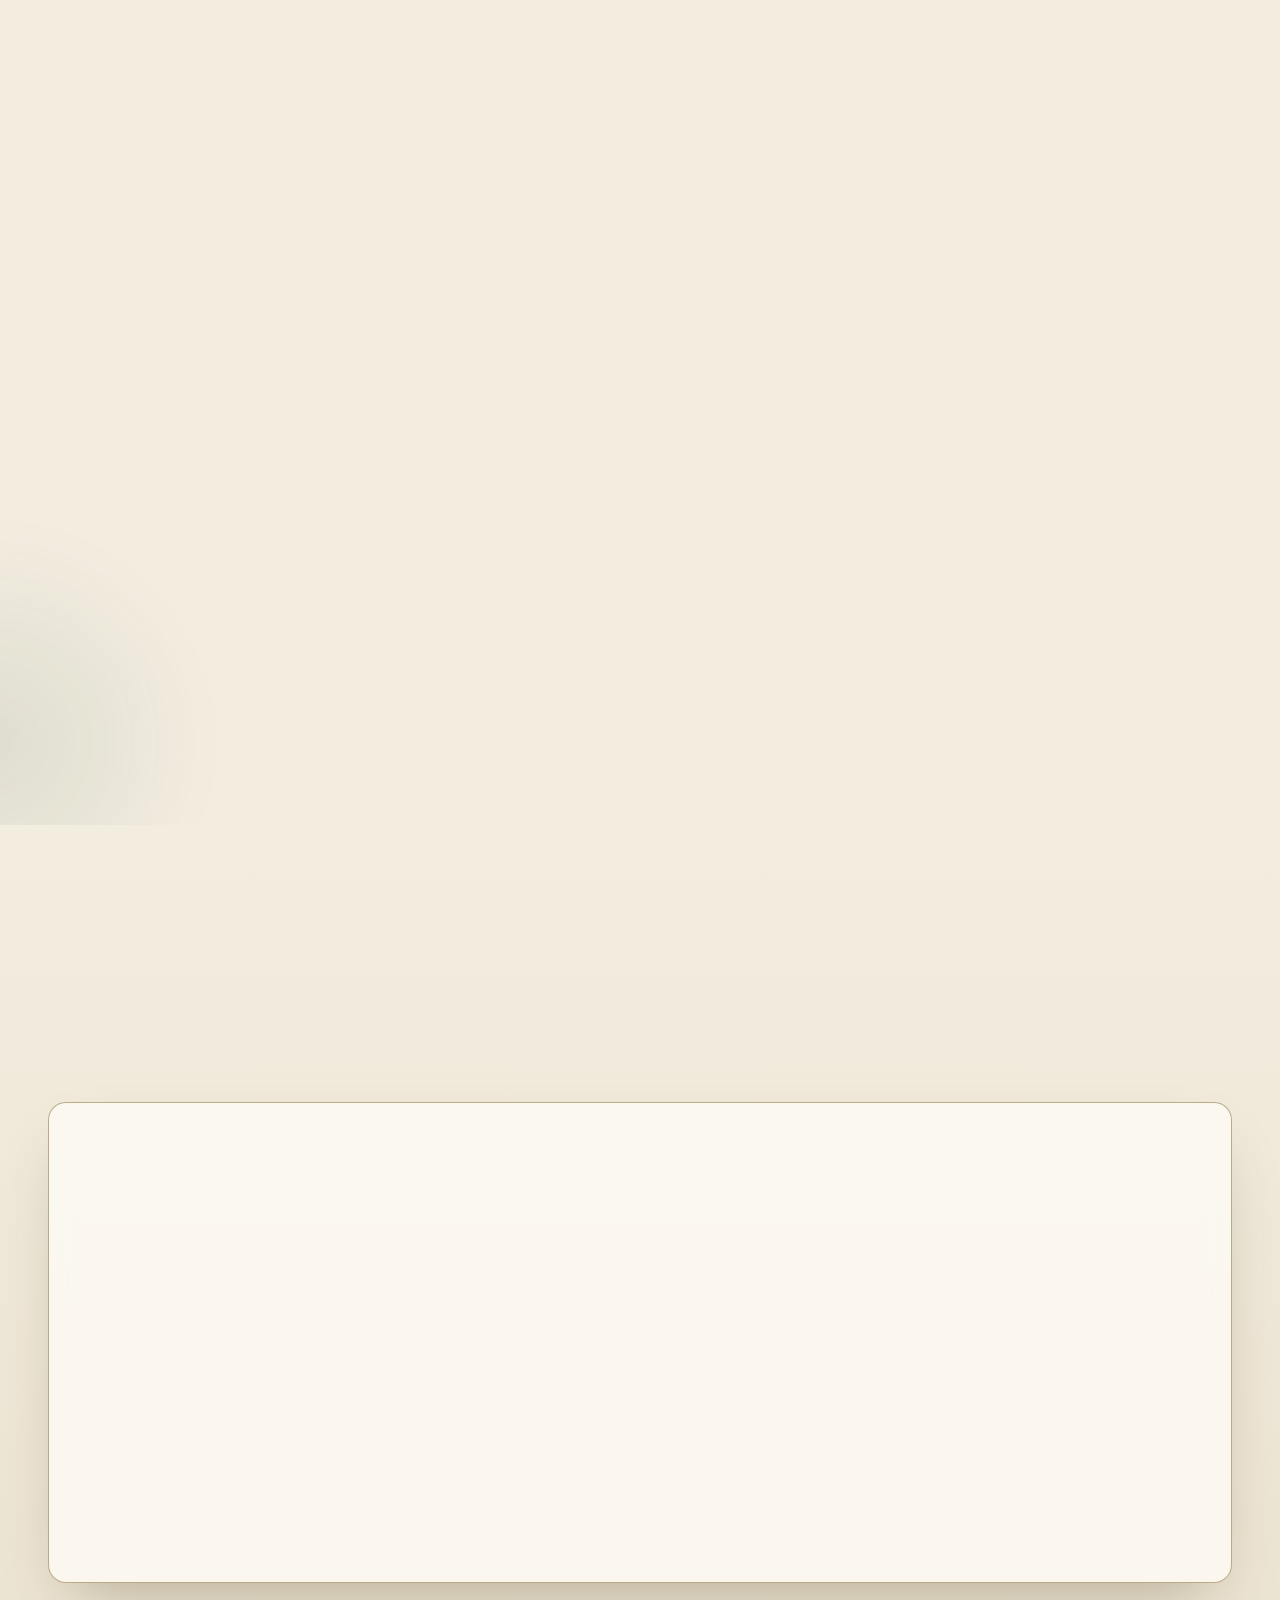
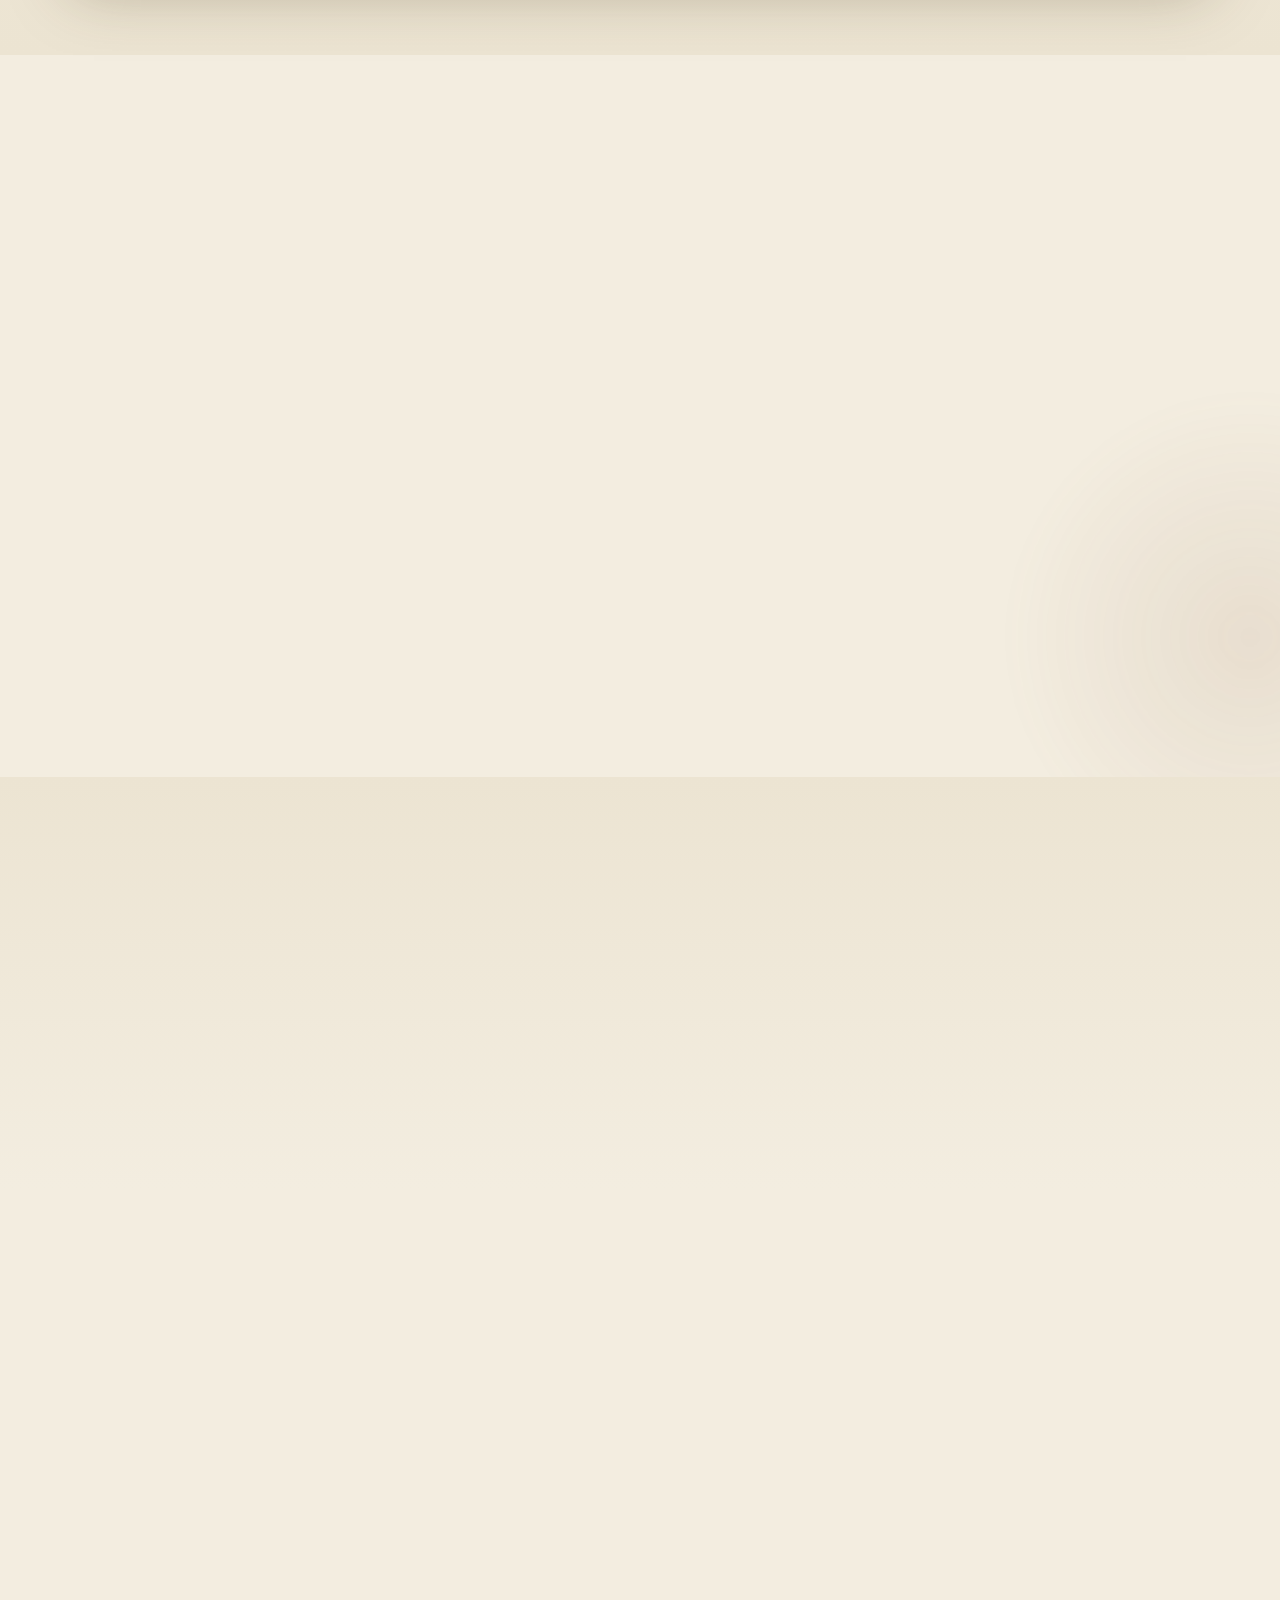
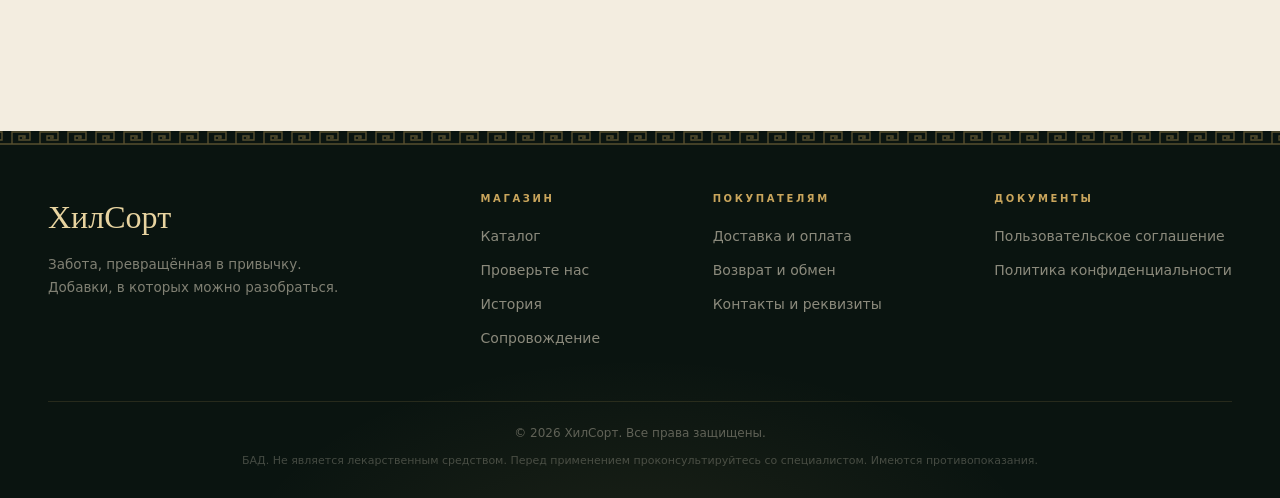
==== commit f210dc49: "Add files via upload" ====
--- a/index.html
+++ b/index.html
@@ -49,7 +49,7 @@
       <svg width="18" height="18" viewBox="0 0 24 24" fill="none" stroke="currentColor" stroke-width="1.7" stroke-linecap="round" aria-hidden="true"><path d="M6 6h15l-1.5 9h-12L6 6z"/><path d="M6 6 5 3H2"/><circle cx="9" cy="20" r="1"/><circle cx="18" cy="20" r="1"/></svg>
       <span class="hn-count" id="cartCount" aria-live="polite">0</span>
     </button>
-    <button class="hn-cta shine" id="heroAssist" type="button" aria-label="Подобрать формулу с помощником Sort"><span class="lbl">Подобрать</span><span class="arr" aria-hidden="true"><svg width="11" height="11" viewBox="0 0 24 24" fill="none" stroke="currentColor" stroke-width="2.4" stroke-linecap="round"><path d="M5 12h14M13 6l6 6-6 6"/></svg></span></button>
+    <button class="hn-cta shine hero-assist-cta" id="heroAssist" type="button" aria-label="Подобрать формулу с помощником Олион"><span class="lbl">Подобрать</span><span class="arr" aria-hidden="true"><svg width="11" height="11" viewBox="0 0 24 24" fill="none" stroke="currentColor" stroke-width="2.4" stroke-linecap="round"><path d="M5 12h14M13 6l6 6-6 6"/></svg></span></button>
     <button class="hn-burger" id="navBurger" type="button" aria-label="Меню" aria-expanded="false" aria-controls="hnLinks"><span></span><span></span><span></span></button>
   </div>
 </nav>
@@ -219,7 +219,7 @@
     <div class="story-stats rv-group">
       <div class="s-card"><div class="n" data-count="100" data-suffix="%">100%</div><div class="l">Раскрытый состав</div></div>
       <div class="s-card"><div class="n" data-count="30">30</div><div class="l">Дней — ритуал курса</div></div>
-      <div class="s-card"><div class="n">24/7</div><div class="l">Помощник Sort на связи</div></div>
+      <div class="s-card"><div class="n">24/7</div><div class="l">Помощник Олион на связи</div></div>
       <div class="s-card"><div class="n">1</div><div class="l">Единый профиль здоровья</div></div>
     </div>
   </div>
@@ -276,17 +276,17 @@
 
 <!-- SORT -->
 <div class="sort-hint" id="sortHint" aria-hidden="true">Помочь подобрать формулу?</div>
-<button class="sort-fab" id="sortFab" type="button" aria-label="Открыть помощника Sort" aria-controls="sortPanel" aria-expanded="false"><img src="assets/sort/avatar.webp" alt="" width="256" height="256" loading="lazy" decoding="async"></button>
-<section class="sort-panel" id="sortPanel" role="dialog" aria-label="Помощник Sort" aria-hidden="true" inert tabindex="-1">
+<button class="sort-fab" id="sortFab" type="button" aria-label="Открыть помощника Олион" aria-controls="sortPanel" aria-expanded="false"><img src="assets/sort/avatar.webp" alt="" width="256" height="256" loading="lazy" decoding="async"></button>
+<section class="sort-panel" id="sortPanel" role="dialog" aria-label="Помощник Олион" aria-hidden="true" inert tabindex="-1">
   <div class="sp-head">
     <img src="assets/sort/avatar.webp" alt="" width="46" height="46" loading="lazy" decoding="async">
-    <div><b>Sort</b><span>помощник по здоровью · онлайн</span></div>
+    <div><b>Олион</b><span>помощник по здоровью · онлайн</span></div>
     <button class="sp-close" id="sortClose" type="button" aria-label="Закрыть помощника">✕</button>
   </div>
   <div class="sp-msgs" id="chatMsgs" role="log" aria-live="polite"></div>
   <div class="sp-chips" id="quickRow"></div>
   <form class="sp-input" id="chatForm" autocomplete="off" novalidate>
-    <label class="visually-hidden" for="chatInput">Сообщение для Sort</label>
+    <label class="visually-hidden" for="chatInput">Сообщение для Олиона</label>
     <input id="chatInput" type="text" inputmode="text" enterkeyhint="send" placeholder="Напишите: плохо сплю, документы, доставка…" maxlength="140" spellcheck="false">
     <button id="sendBtn" type="submit" aria-label="Отправить"><svg width="15" height="15" viewBox="0 0 24 24" fill="none" stroke="currentColor" stroke-width="2" stroke-linecap="round" aria-hidden="true"><path d="M22 2 11 13M22 2l-7 20-4-9-9-4 20-7z"/></svg></button>
   </form>
@@ -325,7 +325,7 @@
   <div class="modal-card ok-card" tabindex="-1">
     <div class="circle"><svg width="28" height="28" aria-hidden="true"><use href="#check"/></svg></div>
     <h3 id="okTitle">Ваш ритуал начинается</h3>
-    <p>Заказ оформлен. На упаковке будет QR-код «Начать курс» — отсканируйте его, и Sort запустит ваш 30-дневный ритуал с напоминаниями.</p>
+    <p>Заказ оформлен. На упаковке будет QR-код «Начать курс» — отсканируйте его, и Олион запустит ваш 30-дневный ритуал с напоминаниями.</p>
     <div class="ok-code-wrap">Код заказа: <b class="ok-code" id="okCode"></b><span class="ok-note">Код сохранён в личном кабинете</span></div>
     <button class="btn btn-gold btn-block shine" type="button" data-close>Отлично</button>
   </div>
--- a/assets/css/styles.css
+++ b/assets/css/styles.css
@@ -0,0 +1,703 @@
+/* =========================================================
+   ХилСорт — стили
+   ========================================================= */
+:root{
+  --bg:#f3ede0; --bg-mid:#ece4d2; --white:#FFFDF7;
+  --fg:#22302a; --fg-soft:#46564d; --muted:#66756c;
+  --accent:#9a7a2e; --accent-soft:#7c6122; --accent-2:#8b5e3c;
+  --card:rgba(255,253,247,0.75); --border:rgba(122,96,32,0.22); --border-strong:rgba(122,96,32,0.5);
+  --mark-1:#8a6a25; --mark-2:#b3903c; --mark-3:#8a6a25; --mark-4:#6d541c;
+  --dark-bg:#0a1410; --dark-bg-mid:#08110c;
+  --dark-fg:#f5ebd6; --dark-fg-soft:#e8dcc0; --dark-muted:#8fa298;
+  --dark-accent:#c9a55c; --dark-accent-soft:#e8d4a0;
+  --dark-border:rgba(201,165,92,0.25);
+  --gold:linear-gradient(135deg,#d4b06a,#c9a55c 50%,#a8853f);
+  --sh:0 30px 60px -25px rgba(70,55,20,0.35);
+  --ease:cubic-bezier(.16,1,.3,1);
+  --ease-back:cubic-bezier(.34,1.56,.64,1);
+  --nav-h:72px;
+}
+*{box-sizing:border-box;margin:0;padding:0}
+html{scroll-behavior:smooth;-webkit-text-size-adjust:100%}
+body{font-family:'Manrope',system-ui,-apple-system,'Segoe UI',sans-serif;background:var(--bg);color:var(--fg);overflow-x:hidden;line-height:1.65;-webkit-font-smoothing:antialiased;text-rendering:optimizeLegibility}
+body.locked{overflow:hidden}
+::selection{background:#e8d4a0;color:var(--fg)}
+img,svg{display:block;max-width:100%}
+button{font-family:inherit;cursor:pointer;border:none;background:none;color:inherit}
+a{color:inherit}
+:focus{outline:none}
+:focus-visible{outline:2px solid var(--dark-accent);outline-offset:3px;border-radius:6px}
+.wrap{max-width:1240px;margin:0 auto;padding:0 28px}
+.sprite{position:absolute;width:0;height:0;overflow:hidden}
+.skip{position:fixed;left:16px;top:-60px;z-index:500;background:var(--fg);color:var(--dark-accent-soft);padding:10px 16px;border-radius:99px;font-size:13px;font-weight:700;text-decoration:none;transition:top .3s var(--ease)}
+.skip:focus{top:16px}
+.visually-hidden{position:absolute!important;width:1px;height:1px;overflow:hidden;clip:rect(0 0 0 0);white-space:nowrap}
+body::after{content:"";position:fixed;inset:0;z-index:99;pointer-events:none;opacity:.04;mix-blend-mode:multiply;
+ background-image:url("data:image/svg+xml,%3Csvg viewBox='0 0 200 200' xmlns='http://www.w3.org/2000/svg'%3E%3Cfilter id='n'%3E%3CfeTurbulence type='fractalNoise' baseFrequency='.7' numOctaves='3'/%3E%3C/filter%3E%3Crect width='100%25' height='100%25' filter='url(%23n)'/%3E%3C/svg%3E")}
+
+/* ===== ПРОГРЕСС СКРОЛЛА ===== */
+.progress{position:fixed;top:0;left:0;right:0;height:2px;z-index:60;pointer-events:none}
+.progress span{display:block;height:100%;background:linear-gradient(90deg,#a8853f,#e8d4a0,#c9a55c);transform-origin:0 50%;transform:scaleX(0);box-shadow:0 0 12px rgba(201,165,92,.7)}
+
+/* ===== НАВИГАЦИЯ ===== */
+.hero-nav{position:fixed;top:0;left:0;right:0;z-index:50;display:flex;align-items:center;justify-content:space-between;padding:22px 34px;
+ transition:padding .5s var(--ease),background-color .5s,box-shadow .5s,border-color .5s;border-bottom:1px solid transparent}
+.hero-nav.scrolled{padding:12px 34px;background:rgba(10,20,16,.72);-webkit-backdrop-filter:blur(16px) saturate(140%);backdrop-filter:blur(16px) saturate(140%);border-bottom-color:var(--dark-border);box-shadow:0 18px 40px -24px rgba(0,0,0,.6)}
+.hn-logo{display:flex;align-items:baseline;gap:10px;text-decoration:none;color:var(--dark-fg)}
+.hn-logo .script{font-family:'Marck Script',cursive;font-size:26px;line-height:1;transition:color .3s}
+.hn-logo:hover .script{color:var(--dark-accent-soft)}
+.hn-logo .est{font-size:9px;letter-spacing:.32em;color:var(--dark-accent);font-weight:700;text-transform:uppercase}
+.hn-links{display:flex;gap:36px}
+.hn-links a{color:var(--dark-fg-soft);text-decoration:none;font-size:11px;font-weight:700;letter-spacing:.22em;text-transform:uppercase;opacity:.75;transition:opacity .3s,color .3s;position:relative;padding:6px 0}
+.hn-links a::after{content:"";position:absolute;left:0;bottom:-2px;width:100%;height:1px;background:var(--dark-accent);transform:scaleX(0);transform-origin:right;transition:transform .45s var(--ease)}
+.hn-links a:hover,.hn-links a.active{opacity:1;color:var(--dark-accent-soft)}
+.hn-links a:hover::after,.hn-links a.active::after{transform:scaleX(1);transform-origin:left}
+.hn-right{display:flex;align-items:center;gap:12px}
+.hn-cart{position:relative;width:44px;height:44px;border-radius:50%;border:1px solid var(--dark-border);color:var(--dark-fg);display:flex;align-items:center;justify-content:center;transition:border-color .3s,color .3s,transform .4s var(--ease);background:rgba(10,20,16,.4);-webkit-backdrop-filter:blur(8px);backdrop-filter:blur(8px)}
+.hn-cart:hover{border-color:var(--dark-accent);color:var(--dark-accent-soft);transform:translateY(-2px)}
+.hn-cart.bump{animation:cartBump .6s var(--ease-back)}
+@keyframes cartBump{0%{transform:scale(1)}35%{transform:scale(1.22) rotate(-8deg)}65%{transform:scale(.94) rotate(4deg)}100%{transform:scale(1)}}
+.hn-count{position:absolute;top:-4px;right:-4px;min-width:18px;height:18px;padding:0 5px;border-radius:99px;background:var(--dark-accent);color:#0a1410;font-size:10px;font-weight:800;display:none;align-items:center;justify-content:center;box-shadow:0 0 0 2px rgba(10,20,16,.8)}
+.hn-count.show{display:flex}
+.hn-cta{display:inline-flex;align-items:center;gap:10px;background:var(--gold);color:#0a1410;border-radius:99px;padding:12px 24px;font-size:11px;font-weight:800;letter-spacing:.18em;text-transform:uppercase;transition:transform .35s var(--ease),box-shadow .35s var(--ease);text-decoration:none}
+.hn-cta:hover{transform:translateY(-2px);box-shadow:0 14px 30px -10px rgba(201,165,92,.6)}
+.hn-cta .arr{width:26px;height:26px;border-radius:50%;border:1.5px solid #0a1410;display:flex;align-items:center;justify-content:center;transition:transform .4s var(--ease)}
+.hn-cta:hover .arr{transform:rotate(45deg)}
+
+/* блик на золотых кнопках */
+.shine{position:relative;overflow:hidden;isolation:isolate}
+.shine::before{content:"";position:absolute;top:0;bottom:0;left:-60%;width:45%;z-index:-1;pointer-events:none;
+ background:linear-gradient(100deg,transparent,rgba(255,250,230,.75),transparent);transform:skewX(-20deg) translateX(0);transition:none}
+.shine:hover::before{transform:skewX(-20deg) translateX(420%);transition:transform .9s var(--ease)}
+
+/* ===== HERO ===== */
+.hero{position:relative;min-height:100svh;overflow:hidden;color:var(--dark-fg);isolation:isolate;
+ --sy:0; --mx:0; --my:0;
+ background:
+  radial-gradient(ellipse 60% 45% at 50% 30%, rgba(201,165,92,0.10), transparent 65%),
+  radial-gradient(ellipse 40% 30% at 15% 75%, rgba(45,90,74,0.25), transparent 70%),
+  radial-gradient(ellipse 40% 30% at 85% 70%, rgba(139,94,60,0.18), transparent 70%),
+  linear-gradient(180deg,#0a1410 0%,#08110c 55%,#0c1a13 100%)}
+.hero::before{content:"";position:absolute;inset:0;z-index:6;pointer-events:none;opacity:.35;mix-blend-mode:overlay;
+ background-image:url("data:image/svg+xml,%3Csvg viewBox='0 0 200 200' xmlns='http://www.w3.org/2000/svg'%3E%3Cfilter id='n'%3E%3CfeTurbulence type='fractalNoise' baseFrequency='.85' numOctaves='3'/%3E%3C/filter%3E%3Crect width='100%25' height='100%25' filter='url(%23n)' opacity='.5'/%3E%3C/svg%3E")}
+.hero-aura{position:absolute;left:50%;top:44%;width:min(900px,120vw);aspect-ratio:1;z-index:0;pointer-events:none;
+ transform:translate(-50%,-50%);background:radial-gradient(circle,rgba(201,165,92,.14),transparent 62%);animation:aura 9s ease-in-out infinite}
+@keyframes aura{0%,100%{opacity:.7;scale:1}50%{opacity:1;scale:1.08}}
+.mega{position:absolute;top:21%;left:0;right:0;z-index:1;text-align:center;
+ font-family:'Oswald',sans-serif;font-weight:700;text-transform:uppercase;
+ font-size:clamp(70px,23.5vw,340px);line-height:.92;letter-spacing:-.015em;
+ color:#f5ebd6;text-shadow:0 0 70px rgba(245,235,214,.22);
+ user-select:none;pointer-events:none;white-space:nowrap;
+ transform:translate3d(calc(var(--mx) * -14px), calc(var(--sy) * .38px + var(--my) * -8px), 0);
+ opacity:calc(1 - var(--sy) / 900)}
+.mega .cw{display:inline-block;clip-path:inset(-40% -30% -4% -30%)}
+.mega .ch{display:inline-block}
+.pollen{position:absolute;inset:0;width:100%;height:100%;z-index:1;pointer-events:none}
+.ground{position:absolute;left:0;right:0;bottom:0;height:42%;z-index:2;pointer-events:none;transform:translate3d(calc(var(--mx) * 6px), 0, 0)}
+.ground svg{width:100%;height:100%;overflow:visible}
+.star{position:absolute;z-index:1;color:var(--dark-accent-soft);pointer-events:none}
+.star svg{width:100%;height:auto;animation:tw 3.4s ease-in-out infinite}
+.star.s1{top:12%;left:18%;width:14px}
+.star.s2{top:9%;right:24%;width:10px}.star.s2 svg{animation-delay:1s}
+.star.s3{top:26%;left:8%;width:8px}.star.s3 svg{animation-delay:2s}
+.star.s4{top:18%;right:10%;width:12px}.star.s4 svg{animation-delay:.6s}
+.star.s5{top:34%;right:34%;width:7px}.star.s5 svg{animation-delay:1.6s}
+.star.s6{top:40%;left:26%;width:9px}.star.s6 svg{animation-delay:2.6s}
+.stars{position:absolute;inset:0;z-index:1;pointer-events:none;transform:translate3d(calc(var(--mx) * 22px), calc(var(--my) * 14px + var(--sy) * .2px), 0)}
+@keyframes tw{0%,100%{opacity:.25;transform:scale(1) rotate(0)}50%{opacity:.95;transform:scale(1.3) rotate(45deg)}}
+.hero-hint{position:absolute;bottom:16px;left:50%;transform:translateX(-50%);z-index:7;color:var(--dark-muted);font-size:9.5px;letter-spacing:.4em;text-transform:uppercase;display:flex;flex-direction:column;align-items:center;gap:9px;text-decoration:none}
+.hero-hint::after{content:"";width:1px;height:26px;background:linear-gradient(180deg,var(--dark-accent),transparent);animation:hintLine 2.2s var(--ease) infinite;transform-origin:top}
+@keyframes hintLine{0%{transform:scaleY(0);opacity:1}60%{transform:scaleY(1);opacity:1}100%{transform:scaleY(1);opacity:0}}
+
+/* ===== МАСКОТ ===== */
+.mascot{position:absolute;left:50%;bottom:calc(13% + 12px);z-index:3;width:min(192px,25vw);
+ transform:translate3d(calc(-50% + var(--mx) * 5px), calc(var(--sy) * .14px), 0);
+ cursor:pointer;-webkit-tap-highlight-color:transparent;touch-action:manipulation}
+.mascot:focus-visible{outline:none}
+.mascot:focus-visible .m-glow{opacity:1;scale:1.15}
+.m-run{position:relative;will-change:transform}
+.m-hop,.m-lean{position:relative;transform-origin:50% 96%}
+.m-rig{position:relative;aspect-ratio:615/709}
+.m-rig img{position:absolute;inset:0;width:100%;height:100%;pointer-events:none;user-select:none;-webkit-user-drag:none}
+.m-arm-l{transform-origin:26% 53%}
+.m-arm-r{transform-origin:74% 53%}
+.m-foot-l{transform-origin:40% 92%}
+.m-foot-r{transform-origin:61% 92%}
+.m-glow{position:absolute;left:50%;top:50%;width:170%;aspect-ratio:1;transform:translate(-50%,-50%);border-radius:50%;pointer-events:none;
+ background:radial-gradient(circle,rgba(201,165,92,.30),rgba(201,165,92,.08) 45%,transparent 68%);opacity:.85;transition:opacity .5s,scale .6s var(--ease)}
+.mascot:hover .m-glow{opacity:1;scale:1.08}
+.m-shadow{position:absolute;left:50%;bottom:-3%;width:78%;height:12%;transform:translateX(-50%);border-radius:50%;pointer-events:none;
+ background:radial-gradient(ellipse at center,rgba(0,0,0,.6),rgba(0,0,0,.25) 45%,transparent 70%)}
+.m-bubble{position:absolute;left:84%;bottom:86%;z-index:4;white-space:nowrap;pointer-events:none;
+ font-family:'Marck Script',cursive;font-size:clamp(18px,2vw,24px);line-height:1;color:var(--dark-accent-soft);
+ padding:10px 16px 12px;border-radius:18px 18px 18px 4px;background:rgba(10,20,16,.78);border:1px solid var(--dark-border);
+ -webkit-backdrop-filter:blur(8px);backdrop-filter:blur(8px);box-shadow:0 16px 36px -14px rgba(0,0,0,.7),0 0 30px -10px rgba(201,165,92,.45);
+ opacity:0;transform-origin:0 100%;transform:scale(.4) translateY(10px)}
+.mascot.is-idle .m-hop{animation:mbob 7s ease-in-out infinite}
+.mascot.is-idle .m-arm-l{animation:swayL 5s ease-in-out infinite}
+.mascot.is-idle .m-arm-r{animation:swayR 5.6s ease-in-out infinite}
+.mascot.is-idle .m-shadow{animation:shadowBob 7s ease-in-out infinite}
+@keyframes mbob{0%,100%{transform:translateY(0)}50%{transform:translateY(-10px)}}
+@keyframes shadowBob{0%,100%{transform:translateX(-50%) scale(1);opacity:1}50%{transform:translateX(-50%) scale(.86);opacity:.75}}
+@keyframes swayL{0%,100%{transform:rotate(0)}50%{transform:rotate(5deg)}}
+@keyframes swayR{0%,100%{transform:rotate(0)}50%{transform:rotate(-5deg)}}
+.dust{position:absolute;z-index:2;left:0;top:0;border-radius:50%;pointer-events:none;
+ background:radial-gradient(circle,rgba(232,212,160,.55),rgba(201,165,92,.18) 50%,transparent 70%)}
+
+/* ===== ИНТРО (включается boot.js, если анимации разрешены) ===== */
+.intro .hero-nav{opacity:0;transform:translateY(-110%)}
+.intro .mega .ch{transform:translateY(105%);filter:blur(12px);opacity:0}
+.intro .ground path{opacity:0;transform:translateY(80px)}
+.ground path:nth-child(2){--i:0}.ground path:nth-child(3){--i:1}.ground path:nth-child(4){--i:2}
+.intro .star,.intro .hero-hint,.intro .hero-aura,.intro .pollen{opacity:0}
+.intro .m-run{visibility:hidden}
+.play .hero-nav,.intro-done .hero-nav{opacity:1;transform:none;transition:opacity 1s var(--ease) .15s,transform 1.1s var(--ease) .15s,padding .5s var(--ease),background-color .5s,box-shadow .5s,border-color .5s}
+.play .mega .ch{transform:none;filter:none;opacity:1;transition:transform 1.3s var(--ease) calc(.2s + var(--i) * .075s),filter 1.1s ease calc(.2s + var(--i) * .075s),opacity .8s ease calc(.2s + var(--i) * .075s)}
+.play .ground path{opacity:1;transform:none;transition:opacity 1.2s ease calc(.1s + var(--i) * .12s),transform 1.5s var(--ease) calc(.1s + var(--i) * .12s)}
+.play .star{opacity:1;transition:opacity 1.5s ease .9s}
+.play .hero-aura,.play .pollen{opacity:1;transition:opacity 2.5s ease .3s}
+.play .hero-hint{opacity:1;transition:opacity 1s ease 4.6s}
+.play .m-run{visibility:visible}
+
+/* ===== ПЕРЕХОД ===== */
+.transition-strip{position:relative;height:90px;background:linear-gradient(180deg,#0c1a13 0%,#3d4a3f 45%,#8a8468 80%,var(--bg) 100%)}
+.meander{height:14px;background-image:url("data:image/svg+xml,%3Csvg xmlns='http://www.w3.org/2000/svg' width='28' height='14' viewBox='0 0 28 14'%3E%3Cpath d='M0 13 H28 M2 13 V1 H20 V9 H9 V5 H15 V7 H12' fill='none' stroke='%23c9a55c' stroke-width='1.4'/%3E%3C/svg%3E");background-repeat:repeat-x;background-position:0 top;opacity:.6;position:absolute;top:22px;left:0;right:0;animation:meander 40s linear infinite}
+@keyframes meander{to{background-position:560px top}}
+
+/* ===== ЛЕНТА ===== */
+.ribbon{position:relative;overflow:hidden;border-block:1px solid var(--border);background:linear-gradient(180deg,rgba(255,253,247,.4),rgba(236,228,210,.5));padding:18px 0;
+ -webkit-mask-image:linear-gradient(90deg,transparent,#000 8%,#000 92%,transparent);mask-image:linear-gradient(90deg,transparent,#000 8%,#000 92%,transparent)}
+.ribbon-track{display:flex;width:max-content;animation:marquee 38s linear infinite}
+.ribbon:hover .ribbon-track{animation-play-state:paused}
+.ribbon-group{display:flex;align-items:center;gap:34px;padding-right:34px;flex-shrink:0}
+.ribbon-group span{font-family:'Fraunces',serif;font-size:clamp(18px,2.1vw,26px);font-weight:400;color:var(--fg);white-space:nowrap}
+.ribbon-group span:nth-child(4n+1){background:linear-gradient(135deg,var(--mark-1),var(--mark-2) 40%,var(--mark-4));-webkit-background-clip:text;background-clip:text;-webkit-text-fill-color:transparent;color:transparent;font-weight:500}
+.ribbon-group svg{width:14px;height:14px;color:var(--accent);flex-shrink:0}
+@keyframes marquee{to{transform:translateX(-50%)}}
+
+/* ===== СЕКЦИИ ===== */
+.sec{padding:72px 0;position:relative;scroll-margin-top:60px}
+.sec-tag{display:inline-flex;align-items:center;gap:12px;font-size:10.5px;font-weight:700;letter-spacing:.28em;color:var(--accent);text-transform:uppercase;margin-bottom:14px}
+.sec-tag::before{content:"";width:30px;height:1px;background:var(--accent);transform-origin:left}
+.sec-title{font-family:'Fraunces',serif;font-size:clamp(30px,4.4vw,54px);line-height:1.12;font-weight:400;margin-bottom:12px}
+.sec-title em{font-style:normal;font-weight:500;background:linear-gradient(135deg,var(--mark-1),var(--mark-2) 40%,var(--mark-3) 60%,var(--mark-4));-webkit-background-clip:text;background-clip:text;-webkit-text-fill-color:transparent;color:transparent}
+.sec-title .w{display:inline-block;overflow:hidden;vertical-align:top;padding-bottom:.14em;margin-bottom:-.14em}
+.sec-title .wi{display:inline-block}
+.sec-sub{color:var(--fg-soft);font-size:16.5px;max-width:600px;font-weight:300}
+.blob{position:absolute;z-index:-1;border-radius:50%;pointer-events:none;filter:blur(10px);animation:drift 18s ease-in-out infinite}
+.blob.b1{width:520px;height:520px;right:-180px;top:-60px;background:radial-gradient(circle,rgba(201,165,92,.16),transparent 65%)}
+.blob.b2{width:460px;height:460px;left:-200px;bottom:-120px;background:radial-gradient(circle,rgba(45,90,74,.10),transparent 65%);animation-delay:-6s}
+.blob.b3{width:560px;height:560px;right:-220px;bottom:-160px;background:radial-gradient(circle,rgba(139,94,60,.10),transparent 65%);animation-delay:-11s}
+@keyframes drift{0%,100%{transform:translate(0,0) scale(1)}33%{transform:translate(-40px,30px) scale(1.06)}66%{transform:translate(30px,-20px) scale(.96)}}
+main{position:relative;isolation:isolate}
+
+/* ===== ПОЯВЛЕНИЯ ===== */
+/* используются animation + свойства translate/scale, чтобы не конфликтовать с hover-transform */
+@keyframes rise{from{opacity:0;translate:0 34px}to{opacity:1;translate:0 0}}
+@keyframes wordUp{from{translate:0 110%}to{translate:0 0}}
+@keyframes lineGrow{from{scale:0 1}to{scale:1 1}}
+@keyframes fadeRight{from{opacity:0;translate:-16px 0}to{opacity:1;translate:0 0}}
+@keyframes pop{from{opacity:0;translate:0 18px;scale:.9}to{opacity:1;translate:0 0;scale:1}}
+@keyframes slideL{from{opacity:0;translate:48px 0}to{opacity:1;translate:0 0}}
+@keyframes rowIn{from{opacity:0;translate:-26px 0}to{opacity:1;translate:0 0}}
+@keyframes draw{to{stroke-dashoffset:0}}
+@keyframes numPop{0%{scale:0}70%{scale:1.2}100%{scale:1}}
+
+.js .rv{opacity:0}
+.js .rv.in{animation:rise 1.1s var(--ease) var(--d,0s) both}
+.js .rv.in.no-move{animation:none;opacity:1}
+.js .sec-title .wi{translate:0 110%}
+.js .in .sec-title .wi{animation:wordUp 1.15s var(--ease) calc(.12s + var(--i) * .07s) both}
+.js .rv .sec-tag{opacity:0}
+.js .rv.in .sec-tag{animation:fadeRight .9s var(--ease) both}
+.js .rv.in .sec-tag::before{animation:lineGrow 1s var(--ease) .1s both}
+.js .rv .sec-sub{opacity:0}
+.js .rv.in .sec-sub{animation:rise 1.1s var(--ease) .45s both}
+
+.js .stg > *{opacity:0}
+.js .stg.in > *{animation:pop .8s var(--ease) calc(var(--i,0) * .06s + .1s) both}
+
+/* потребности */
+.need-grid{display:flex;flex-wrap:wrap;gap:12px;margin-top:34px}
+.need{position:relative;border:1px solid var(--border);background:var(--card);-webkit-backdrop-filter:blur(8px);backdrop-filter:blur(8px);border-radius:99px;padding:15px 28px;font-size:14px;font-weight:600;color:var(--fg);transition:transform .45s var(--ease),background-color .35s,color .35s,border-color .35s,box-shadow .45s var(--ease);overflow:hidden;isolation:isolate}
+.need::after{content:"";position:absolute;inset:0;z-index:-1;border-radius:inherit;background:var(--accent);transform:translateY(101%);transition:transform .45s var(--ease)}
+.need:hover{border-color:var(--accent);color:var(--bg);transform:translateY(-3px);box-shadow:0 16px 30px -14px rgba(122,96,32,.4)}
+.need:hover::after{transform:none}
+.need.ghost{color:var(--accent);border-color:var(--border-strong);border-style:dashed}
+.need.ghost::after{background:transparent}
+.need.ghost:hover{color:var(--accent-soft);border-color:var(--accent-soft);box-shadow:none;border-style:solid}
+
+/* каталог */
+.prod-grid{display:grid;grid-template-columns:repeat(auto-fit,minmax(300px,1fr));gap:24px;margin-top:38px}
+.p-card{--rx:0deg;--ry:0deg;--gx:50%;--gy:0%;background:var(--card);-webkit-backdrop-filter:blur(12px);backdrop-filter:blur(12px);border:1px solid var(--border);border-radius:22px;overflow:hidden;position:relative;
+ transition:transform .6s var(--ease),box-shadow .6s var(--ease);box-shadow:var(--sh);transform:perspective(1000px) rotateX(var(--rx)) rotateY(var(--ry));transform-style:preserve-3d}
+.p-card.tilting{transition:transform .12s linear,box-shadow .6s var(--ease)}
+.p-card::before{content:"";position:absolute;top:0;left:0;right:0;height:14px;background-image:url("data:image/svg+xml,%3Csvg xmlns='http://www.w3.org/2000/svg' width='28' height='14' viewBox='0 0 28 14'%3E%3Cpath d='M0 13 H28 M2 13 V1 H20 V9 H9 V5 H15 V7 H12' fill='none' stroke='%2397762a' stroke-width='1.4'/%3E%3C/svg%3E");background-repeat:repeat-x;background-position:center bottom;z-index:2}
+.p-card::after{content:"";position:absolute;inset:0;z-index:3;pointer-events:none;border-radius:inherit;opacity:0;transition:opacity .5s;
+ background:radial-gradient(420px circle at var(--gx) var(--gy),rgba(255,248,225,.55),transparent 45%);mix-blend-mode:soft-light}
+.p-card:hover{transform:perspective(1000px) rotateX(var(--rx)) rotateY(var(--ry)) translateY(-8px);box-shadow:0 46px 80px -25px rgba(70,55,20,.45)}
+.p-card:hover::after{opacity:1}
+.p-card .img{background:linear-gradient(180deg,#ece4d2,#e1d7be);padding:30px 0 18px;position:relative;display:flex;justify-content:center;overflow:hidden}
+.p-card .img::before{content:"";position:absolute;left:50%;top:55%;width:260px;height:260px;transform:translate(-50%,-50%);border-radius:50%;background:radial-gradient(circle,rgba(255,253,247,.85),transparent 65%);transition:transform .8s var(--ease)}
+.p-card:hover .img::before{transform:translate(-50%,-50%) scale(1.2)}
+.p-card .img svg{position:relative;height:250px;transition:transform .8s var(--ease);filter:drop-shadow(0 30px 40px rgba(70,55,20,.35))}
+.p-card:hover .img svg{transform:translateY(-6px) scale(1.06) rotate(-2deg)}
+.p-tagline{position:absolute;top:20px;left:18px;z-index:1;background:var(--fg);color:var(--dark-accent-soft);font-size:9.5px;font-weight:700;letter-spacing:.18em;padding:7px 12px;border-radius:99px;text-transform:uppercase}
+.p-sale{position:absolute;top:20px;right:18px;z-index:1;background:var(--gold);color:#0a1410;font-size:10px;font-weight:800;letter-spacing:.08em;padding:7px 11px;border-radius:99px}
+.p-body{padding:22px 24px 24px}
+.p-name{font-family:'Fraunces',serif;font-size:22px;font-weight:500;margin-bottom:8px}
+.p-open{font:inherit;color:inherit;text-align:left;cursor:pointer;background:none;border:none;padding:0;position:static}
+.p-open::after{content:"";position:absolute;inset:0;z-index:1}
+.p-open:focus-visible{outline:none}
+.p-card:has(.p-open:focus-visible){outline:2px solid var(--accent);outline-offset:4px}
+.p-short{color:var(--fg-soft);font-size:13.5px;margin-bottom:16px;line-height:1.55}
+.p-comp{display:flex;flex-wrap:wrap;gap:7px;margin-bottom:18px}
+.p-comp span{background:rgba(154,122,46,0.08);color:var(--accent-soft);font-size:11px;font-weight:700;padding:6px 12px;border-radius:99px;border:1px solid rgba(154,122,46,0.2)}
+.p-bottom{display:flex;align-items:center;justify-content:space-between;gap:12px;border-top:1px solid var(--border);padding-top:16px}
+.p-price{font-family:'Fraunces',serif;font-size:22px;font-weight:500}
+.p-price small{font-size:12px;color:var(--muted);text-decoration:line-through;margin-left:7px;font-family:'Manrope',sans-serif;font-weight:400}
+.p-btn{position:relative;z-index:2;background:var(--gold);color:#0a1410;border-radius:99px;padding:11px 20px;font-size:12px;font-weight:700;letter-spacing:.04em;transition:transform .35s var(--ease),box-shadow .35s var(--ease);box-shadow:0 10px 22px -8px rgba(154,122,46,.4)}
+.p-btn:hover{transform:translateY(-2px);box-shadow:0 16px 28px -10px rgba(154,122,46,.6)}
+.p-btn:active{transform:scale(.96)}
+
+/* прозрачность */
+#trust{background:linear-gradient(180deg,var(--bg),var(--bg-mid))}
+.t-table{margin-top:38px;border:1px solid var(--border-strong);border-radius:18px;overflow:hidden;background:var(--card);-webkit-backdrop-filter:blur(12px);backdrop-filter:blur(12px);box-shadow:var(--sh)}
+.t-row{display:grid;grid-template-columns:1.2fr 1fr 1fr;border-bottom:1px solid var(--border);transition:background-color .3s}
+.t-row:not(.t-head):hover{background:rgba(255,253,247,.7)}
+.t-row:last-child{border-bottom:none}
+.t-row>div{padding:18px 26px;font-size:14.5px}
+.t-row .a{color:var(--fg-soft);font-weight:600}
+.t-row .b{background:rgba(154,122,46,0.08);color:var(--accent-soft);font-weight:700;display:flex;gap:10px;align-items:center}
+.t-row .c{color:var(--muted)}
+.t-head>div{font-size:10px;letter-spacing:.2em;text-transform:uppercase;font-weight:800;color:var(--muted)}
+.t-head .b{color:var(--accent);background:rgba(154,122,46,0.12)}
+.check{width:15px;height:15px;flex-shrink:0}
+.js .t-table .t-row{opacity:0}
+.js .t-table.in .t-row{animation:rowIn .8s var(--ease) calc(var(--i,0) * .07s + .15s) both}
+.js .t-table .check{stroke-dasharray:26;stroke-dashoffset:26}
+.js .t-table.in .check{animation:draw .7s ease calc(var(--i,0) * .07s + .55s) forwards}
+
+/* история */
+.story-grid{display:grid;grid-template-columns:1.15fr .85fr;gap:56px;align-items:start}
+.story-txt p{color:var(--fg-soft);font-size:16px;margin-bottom:16px;font-weight:300;line-height:1.75}
+.story-txt strong{color:var(--fg);font-weight:600}
+.quote{font-family:'Fraunces',serif;font-size:clamp(22px,3vw,34px);line-height:1.5;color:var(--fg);margin-top:24px;padding-left:30px;position:relative;font-weight:400}
+.quote::before{content:"";position:absolute;left:0;top:8px;bottom:8px;width:1px;background:var(--accent);transform-origin:top}
+.js .rv.in .quote::before{animation:qline 1.4s var(--ease) .6s both}
+@keyframes qline{from{transform:scaleY(0)}to{transform:scaleY(1)}}
+.quote em{color:var(--accent-soft);font-style:normal;font-weight:500}
+.story-stats{display:grid;gap:12px}
+.s-card{background:var(--card);-webkit-backdrop-filter:blur(10px);backdrop-filter:blur(10px);border:1px solid var(--border);border-left:3px solid var(--accent);padding:22px 28px;box-shadow:var(--sh);transition:transform .45s var(--ease),border-left-width .3s;position:relative;overflow:hidden}
+.s-card::after{content:"";position:absolute;inset:0;background:linear-gradient(100deg,transparent 30%,rgba(255,250,230,.6) 50%,transparent 70%);transform:translateX(-100%);pointer-events:none}
+.s-card:hover::after{transform:translateX(100%);transition:transform 1s var(--ease)}
+.s-card:hover{transform:translateX(-3px);border-left-width:5px}
+.s-card .n{font-family:'Fraunces',serif;font-size:28px;font-weight:500;background:linear-gradient(135deg,var(--mark-1),var(--mark-2));-webkit-background-clip:text;background-clip:text;-webkit-text-fill-color:transparent;color:transparent;font-variant-numeric:tabular-nums}
+.s-card .l{font-size:11px;color:var(--muted);font-weight:700;letter-spacing:.14em;margin-top:5px;text-transform:uppercase}
+.js .story-stats .s-card{opacity:0}
+.js .story-stats.in .s-card{animation:slideL 1s var(--ease) calc(var(--i,0) * .12s + .1s) both}
+
+/* путь */
+#path{background:linear-gradient(180deg,var(--bg-mid),var(--bg))}
+.path-grid{list-style:none;display:grid;grid-template-columns:repeat(5,1fr);gap:24px;margin-top:44px;position:relative}
+.path-grid::before{content:"";position:absolute;top:15px;left:15px;right:20%;height:1px;
+ background:linear-gradient(90deg,transparent,var(--accent) 6%,var(--accent) 94%,transparent);opacity:.55;transform-origin:left}
+.js .path-grid::before{scale:0 1}
+.js .path-grid.in::before{animation:lineGrow 1.8s var(--ease) .2s both}
+.step{position:relative;padding-top:50px}
+.step .num{position:absolute;top:0;left:0;width:30px;height:30px;border-radius:50%;
+ background:var(--bg);border:1.5px solid var(--accent);
+ display:flex;align-items:center;justify-content:center;
+ font-family:'Fraunces',serif;font-size:11px;font-weight:600;color:var(--accent);z-index:1;transition:background-color .3s,color .3s,box-shadow .4s}
+.step:hover .num{background:var(--accent);color:var(--bg);box-shadow:0 0 0 6px rgba(154,122,46,.15)}
+.step h4{font-family:'Fraunces',serif;font-size:16px;font-weight:500;margin-bottom:8px}
+.step p{font-size:12.5px;color:var(--muted);font-weight:300;line-height:1.55}
+.js .path-grid .step{opacity:0}
+.js .path-grid.in .step{animation:rise 1s var(--ease) calc(var(--i,0) * .16s + .3s) both}
+.js .path-grid.in .step .num{animation:numPop .7s var(--ease-back) calc(var(--i,0) * .16s + .35s) both}
+
+/* футер */
+footer{background:var(--dark-bg);color:var(--dark-fg);padding:60px 0 28px;position:relative;overflow:hidden}
+footer::before{content:"";position:absolute;top:0;left:0;right:0;height:14px;background-image:url("data:image/svg+xml,%3Csvg xmlns='http://www.w3.org/2000/svg' width='28' height='14' viewBox='0 0 28 14'%3E%3Cpath d='M0 13 H28 M2 13 V1 H20 V9 H9 V5 H15 V7 H12' fill='none' stroke='%23c9a55c' stroke-width='1.4'/%3E%3C/svg%3E");background-repeat:repeat-x;background-position:center top;opacity:.4}
+footer::after{content:"";position:absolute;left:50%;bottom:-340px;width:900px;height:500px;transform:translateX(-50%);background:radial-gradient(ellipse,rgba(201,165,92,.10),transparent 65%);pointer-events:none}
+.f-grid{display:flex;justify-content:space-between;gap:44px;flex-wrap:wrap;margin-bottom:40px;position:relative;z-index:1}
+.f-logo{font-family:'Marck Script',cursive;font-size:32px;color:var(--dark-accent-soft);margin-bottom:10px}
+.f-grid p{color:rgba(245,235,214,.5);font-size:13.5px;max-width:320px;font-weight:300}
+.f-col a{display:block;width:fit-content;color:rgba(245,235,214,.55);text-decoration:none;font-size:14px;margin-bottom:11px;transition:color .3s,transform .3s var(--ease)}
+.f-col a:hover{color:var(--dark-accent);transform:translateX(4px)}
+.f-col h5{font-size:10px;letter-spacing:.26em;color:var(--dark-accent);margin-bottom:18px;text-transform:uppercase;font-weight:700}
+.f-bottom{border-top:1px solid rgba(201,165,92,.15);padding-top:22px;text-align:center;color:rgba(245,235,214,.35);font-size:12px;position:relative;z-index:1}
+.f-bottom .legal{margin-top:8px;color:rgba(245,235,214,.25);font-size:11px}
+
+/* ===== SORT ===== */
+.sort-fab{position:fixed;right:24px;bottom:24px;z-index:90;width:76px;height:76px;border-radius:50%;box-shadow:0 20px 44px -14px rgba(70,55,20,.55);cursor:pointer;background:var(--bg);border:2px solid var(--accent);transition:transform .45s var(--ease-back),opacity .5s,translate .7s var(--ease)}
+.sort-fab img{width:100%;height:100%;object-fit:cover;border-radius:50%;transition:transform .5s var(--ease)}
+.sort-fab:hover{transform:scale(1.08)}
+.sort-fab:hover img{transform:rotate(-8deg) scale(1.05)}
+.sort-fab::after{content:"";position:absolute;inset:-2px;border-radius:50%;border:1px solid var(--accent);animation:fab 2.8s ease-out infinite;pointer-events:none}
+.sort-fab.hide{opacity:0;translate:0 30px;pointer-events:none}
+@keyframes fab{0%{transform:scale(1);opacity:.7}100%{transform:scale(1.5);opacity:0}}
+.sort-hint{position:fixed;right:110px;bottom:42px;z-index:90;background:var(--fg);color:var(--dark-accent-soft);padding:11px 17px;border-radius:14px 14px 4px 14px;font-size:13px;font-weight:600;box-shadow:0 14px 30px -10px rgba(0,0,0,.3);opacity:0;transform:translateX(12px) scale(.9);transform-origin:right bottom;transition:opacity .5s,transform .6s var(--ease-back);pointer-events:none}
+.sort-hint.show{opacity:1;transform:none}
+.sort-panel{position:fixed;right:24px;bottom:112px;z-index:95;width:min(400px,calc(100vw - 32px));height:min(600px,calc(100svh - 140px));background:var(--bg);border-radius:18px;box-shadow:0 50px 100px -30px rgba(0,0,0,.5);display:flex;flex-direction:column;overflow:hidden;border:1px solid var(--border-strong);opacity:0;visibility:hidden;transform:translateY(24px) scale(.96);transform-origin:right bottom;transition:opacity .45s var(--ease),transform .55s var(--ease),visibility 0s .55s}
+.sort-panel.open{opacity:1;visibility:visible;transform:none;transition:opacity .45s var(--ease),transform .55s var(--ease),visibility 0s}
+.sp-head{background:var(--dark-bg);padding:16px 18px;display:flex;gap:12px;align-items:center;border-bottom:1px solid var(--dark-border)}
+.sp-head img{width:46px;height:46px;border-radius:50%;object-fit:cover;border:1px solid var(--dark-accent)}
+.sp-head b{color:var(--dark-fg);font-family:'Fraunces',serif;font-weight:500;font-size:17px;display:block}
+.sp-head span{color:var(--dark-muted);font-size:10.5px;letter-spacing:.14em;text-transform:uppercase;display:flex;align-items:center;gap:7px}
+.sp-head span::before{content:"";width:6px;height:6px;border-radius:50%;background:var(--dark-accent);box-shadow:0 0 0 0 rgba(201,165,92,.6);animation:online 2s ease-out infinite}
+@keyframes online{0%{box-shadow:0 0 0 0 rgba(201,165,92,.6)}100%{box-shadow:0 0 0 8px rgba(201,165,92,0)}}
+.sp-close{margin-left:auto;border:1px solid var(--dark-border);color:var(--dark-accent-soft);width:32px;height:32px;border-radius:50%;font-size:13px;transition:transform .4s var(--ease),border-color .3s}
+.sp-close:hover{transform:rotate(90deg);border-color:var(--dark-accent)}
+.sp-msgs{flex:1;overflow-y:auto;padding:18px;display:flex;flex-direction:column;gap:10px;overscroll-behavior:contain}
+.msg{max-width:88%;padding:12px 15px;border-radius:14px;font-size:13.5px;line-height:1.6;animation:mpop .5s var(--ease);overflow-wrap:anywhere}
+@keyframes mpop{from{opacity:0;transform:translateY(10px) scale(.97)}to{opacity:1;transform:none}}
+.msg.bot{background:var(--white);border:1px solid var(--border);border-left:2px solid var(--accent);align-self:flex-start;border-top-left-radius:4px}
+.msg.user{background:var(--fg);color:var(--dark-fg);align-self:flex-end;font-weight:600;border-bottom-right-radius:4px}
+.msg .safety{display:block;margin-top:10px;background:#efe5cc;border:1px solid var(--border-strong);border-radius:10px;padding:10px 12px;font-size:12.5px;color:var(--accent-2)}
+.typing{display:flex;gap:5px;padding:14px 16px;background:var(--white);border:1px solid var(--border);border-left:2px solid var(--accent);border-radius:14px;border-top-left-radius:4px;align-self:flex-start;width:fit-content;animation:mpop .4s var(--ease)}
+.typing span{width:5px;height:5px;border-radius:50%;background:var(--accent);opacity:.4;animation:bl 1.1s infinite}
+.typing span:nth-child(2){animation-delay:.2s}.typing span:nth-child(3){animation-delay:.4s}
+@keyframes bl{50%{opacity:1;transform:translateY(-3px)}}
+.chat-prod{align-self:flex-start;width:94%;background:var(--white);border:1px solid var(--border-strong);border-radius:14px;padding:14px;box-shadow:var(--sh);animation:mpop .5s var(--ease)}
+.chat-prod .cp-top{display:flex;gap:12px;align-items:center}
+.chat-prod .cp-top svg{height:62px;width:auto}
+.chat-prod b{font-family:'Fraunces',serif;font-weight:500;font-size:14px;display:block}
+.chat-prod .pr{color:var(--accent);font-weight:800;font-size:13px}
+.chat-prod .cp-btns{display:flex;gap:8px;margin-top:12px}
+.chat-prod .cp-btns button{flex:1;border-radius:99px;padding:10px 6px;font-size:11px;font-weight:800;letter-spacing:.06em;text-transform:uppercase;transition:background-color .25s,color .25s,transform .3s var(--ease)}
+.chat-prod .cp-btns button:hover{transform:translateY(-1px)}
+.cp-add{background:var(--accent);color:#fff}
+.cp-add:hover{background:var(--accent-2)}
+.cp-open{background:transparent;border:1px solid var(--border-strong)!important;color:var(--accent)}
+.cp-open:hover{background:var(--accent);color:#fff}
+.sp-chips{display:flex;gap:8px;overflow-x:auto;padding:12px 14px;border-top:1px solid var(--border);scrollbar-width:none;min-height:62px}
+.sp-chips::-webkit-scrollbar{display:none}
+.chip{flex-shrink:0;border:1px solid var(--border-strong);background:var(--white);color:var(--fg);border-radius:99px;padding:10px 17px;font-size:12.5px;font-weight:700;transition:background-color .25s,border-color .25s,color .25s,transform .3s var(--ease);animation:pop .45s var(--ease) calc(var(--i,0) * .04s) both}
+.chip:hover{background:var(--accent);border-color:var(--accent);color:#fff;transform:translateY(-2px)}
+.sp-input{display:flex;gap:8px;padding:0 14px 14px}
+.sp-input input{flex:1;min-width:0;border:1px solid var(--border);border-radius:99px;padding:12px 18px;font-size:13.5px;font-family:inherit;background:var(--white);outline:none;color:var(--fg);transition:border-color .3s,box-shadow .3s}
+.sp-input input:focus{border-color:var(--accent);box-shadow:0 0 0 4px rgba(154,122,46,.12)}
+.sp-input button{width:44px;height:44px;border-radius:50%;background:var(--accent);color:#fff;flex-shrink:0;display:flex;align-items:center;justify-content:center;transition:background-color .25s,transform .35s var(--ease)}
+.sp-input button:hover{background:var(--accent-2);transform:rotate(-12deg) scale(1.05)}
+
+/* ===== ДРОВЕР / МОДАЛКИ ===== */
+.overlay{position:fixed;inset:0;background:rgba(10,20,16,.55);-webkit-backdrop-filter:blur(10px);backdrop-filter:blur(10px);z-index:110;opacity:0;pointer-events:none;transition:opacity .45s}
+.overlay.open{opacity:1;pointer-events:auto}
+.drawer{position:fixed;top:0;right:0;bottom:0;width:min(440px,100vw);background:var(--bg);z-index:120;transform:translateX(100%);visibility:hidden;transition:transform .6s var(--ease),visibility 0s .6s;display:flex;flex-direction:column;padding:28px;overflow-y:auto;box-shadow:-40px 0 80px -40px rgba(0,0,0,.4)}
+.drawer.open{transform:none;visibility:visible;transition:transform .6s var(--ease),visibility 0s}
+.drawer-head{display:flex;align-items:center;justify-content:space-between;margin-bottom:22px}
+.drawer h3{font-family:'Fraunces',serif;font-size:22px;font-weight:500}
+.x-btn{width:38px;height:38px;border-radius:50%;border:1px solid var(--border);background:var(--white);font-size:14px;color:var(--fg);transition:transform .4s var(--ease),border-color .3s;flex-shrink:0}
+.x-btn:hover{transform:rotate(90deg);border-color:var(--accent)}
+.d-items{flex:1;display:flex;flex-direction:column;gap:14px}
+.d-item{display:flex;gap:14px;align-items:center;background:var(--card);border:1px solid var(--border);padding:12px;border-radius:14px;animation:mpop .45s var(--ease) both}
+.d-item svg{height:58px;width:auto}
+.d-item .i{flex:1}
+.d-item b{font-size:13px;display:block;font-family:'Fraunces',serif;font-weight:500}
+.d-item .q{display:flex;align-items:center;gap:10px;margin-top:6px}
+.d-item .q button{width:26px;height:26px;border-radius:50%;border:1px solid var(--border);background:var(--white);font-size:14px;color:var(--fg);transition:border-color .25s,background-color .25s}
+.d-item .q button:hover{border-color:var(--accent);background:#fff}
+.d-item .price{font-weight:700;color:var(--accent);font-size:13.5px}
+.d-empty{color:var(--muted);text-align:center;padding:40px 0}
+.d-total{border-top:1px solid var(--border);padding-top:18px;margin-top:16px}
+.d-total .row{display:flex;justify-content:space-between;font-size:14px;color:var(--muted);margin-bottom:8px}
+.d-total .row.sum{font-size:19px;font-weight:700;color:var(--fg)}
+.d-note{font-size:11.5px;color:var(--muted);margin:12px 0 14px}
+.btn{display:inline-flex;align-items:center;justify-content:center;gap:10px;border-radius:999px;font-weight:600;font-size:14px;padding:15px 30px;transition:transform .4s var(--ease),box-shadow .4s var(--ease);text-decoration:none}
+.btn-gold{background:var(--gold);color:#0a1410;box-shadow:0 16px 32px -12px rgba(201,165,92,.45)}
+.btn-gold:hover{transform:translateY(-3px);box-shadow:0 22px 40px -14px rgba(201,165,92,.6)}
+.btn-block{width:100%}
+.drawer .btn-gold{margin-top:8px}
+.modal{position:fixed;inset:0;z-index:130;display:flex;align-items:center;justify-content:center;padding:20px;opacity:0;visibility:hidden;transition:opacity .45s,visibility 0s .45s}
+.modal.open{opacity:1;visibility:visible;transition:opacity .45s,visibility 0s}
+.modal-card{background:var(--bg);border-radius:22px;max-width:960px;width:100%;max-height:calc(100svh - 60px);overflow-y:auto;position:relative;box-shadow:0 60px 120px -30px rgba(0,0,0,.55);transform:translateY(30px) scale(.96);transition:transform .6s var(--ease);display:grid;grid-template-columns:1fr 1.2fr;overscroll-behavior:contain}
+.modal.open .modal-card{transform:none}
+.modal-card::before{content:"";position:absolute;top:0;left:0;right:0;height:3px;background:linear-gradient(90deg,var(--accent),var(--accent-soft),var(--accent));z-index:11}
+.pm-close{position:absolute;top:16px;right:16px;z-index:10}
+.pm-img{background:linear-gradient(180deg,#ece4d2,#e1d7be);position:relative;overflow:hidden}
+.pm-img::before{content:"";position:absolute;width:420px;height:420px;border-radius:50%;background:radial-gradient(circle,rgba(255,253,247,.9),transparent 65%)}
+.pm-img svg{position:relative;height:380px;width:auto;filter:drop-shadow(0 30px 50px rgba(70,55,20,.3));animation:floaty 6s ease-in-out infinite}
+@keyframes floaty{0%,100%{transform:translateY(0) rotate(0)}50%{transform:translateY(-12px) rotate(-1.5deg)}}
+.pm-info{padding:32px 32px 32px 24px}
+.modal.open .pm-info > *{animation:rise .8s var(--ease) calc(var(--i,0) * .05s + .1s) both}
+.pm-info h3{font-family:'Fraunces',serif;font-size:27px;font-weight:500;margin:6px 0 10px}
+.pm-why{background:var(--white);border-left:2px solid var(--accent);border-radius:0 12px 12px 0;padding:16px 18px;font-size:13.5px;color:var(--fg-soft);margin:16px 0;font-weight:300}
+.pm-why b{color:var(--fg);font-weight:600}
+.pm-block{margin:18px 0}
+.pm-block h5{font-size:10px;letter-spacing:.24em;text-transform:uppercase;color:var(--accent);margin-bottom:12px;font-weight:700}
+.pm-block ul{list-style:none}
+.pm-block li{font-size:13.5px;color:var(--fg-soft);padding:8px 0;border-bottom:1px dashed var(--border);display:flex;justify-content:space-between;gap:14px}
+.pm-block li b{color:var(--fg)}
+.pm-block p{font-size:13.5px;color:var(--fg-soft)}
+.pm-docs{display:flex;flex-wrap:wrap;gap:8px}
+.pm-docs span{background:var(--white);border:1px solid var(--border-strong);color:var(--accent);font-size:11px;font-weight:700;border-radius:99px;padding:8px 14px;text-transform:uppercase;letter-spacing:.05em}
+.pm-cta{margin-top:24px}
+.ok-card{display:block;max-width:500px;padding:58px 44px;text-align:center}
+.ok-card .circle{width:74px;height:74px;margin:0 auto 24px;border-radius:50%;border:1px solid var(--border-strong);display:flex;align-items:center;justify-content:center}
+.ok-card .circle svg{stroke-dasharray:26;stroke-dashoffset:26}
+.modal.open .ok-card .circle{animation:numPop .7s var(--ease-back) .15s both}
+.modal.open .ok-card .circle svg{animation:draw .6s ease .5s forwards}
+.ok-card h3{font-family:'Fraunces',serif;font-size:26px;margin-bottom:14px;font-weight:500}
+.ok-card p{color:var(--fg-soft);font-size:14.5px;margin-bottom:28px}
+.toast{position:fixed;left:50%;bottom:30px;transform:translate(-50%,80px);background:var(--fg);color:var(--dark-accent-soft);padding:15px 30px;border-radius:99px;font-size:13.5px;font-weight:600;z-index:200;transition:transform .6s var(--ease-back),opacity .4s;opacity:0;box-shadow:0 20px 40px -10px rgba(0,0,0,.4);max-width:calc(100vw - 32px);text-align:center;pointer-events:none}
+.toast.show{transform:translate(-50%,0);opacity:1}
+.fly{position:fixed;left:0;top:0;width:16px;height:16px;margin:-8px 0 0 -8px;border-radius:50%;z-index:300;pointer-events:none;
+ background:radial-gradient(circle at 35% 35%,#fff6da,#e8d4a0 35%,#c9a55c 70%,#a8853f);box-shadow:0 0 18px 4px rgba(201,165,92,.7)}
+.confetti{position:fixed;left:0;top:0;width:8px;height:12px;z-index:300;pointer-events:none;border-radius:2px}
+
+/* ===== АДАПТИВ ===== */
+@media(max-width:1024px){
+  .hn-links{display:none}
+  .story-grid{grid-template-columns:1fr;gap:40px}
+  .path-grid{grid-template-columns:repeat(2,1fr);gap:32px}
+  .path-grid::before{display:none}
+  .step{padding-top:0;padding-left:46px}
+  .step .num{top:0;left:0}
+  .modal-card{grid-template-columns:1fr}
+  .pm-img{min-height:340px}
+  .pm-info{padding:30px}
+}
+@media(max-width:760px){
+  .sec{padding:56px 0}
+  .wrap{padding:0 20px}
+  .hero-nav,.hero-nav.scrolled{padding:14px 18px}
+  .hn-cta span.lbl{display:none}
+  .hn-cta{padding:12px 14px}
+  .mega{top:24%;font-size:26vw}
+  .mascot{width:min(134px,28.6vw);bottom:calc(15% + 8px)}
+  .m-bubble{left:70%;bottom:96%;font-size:17px;padding:8px 12px 10px}
+  .need-grid{margin-top:26px}
+  .need{padding:13px 22px;font-size:13.5px}
+  .prod-grid{margin-top:30px;grid-template-columns:1fr}
+  .t-table{margin-top:30px}
+  .path-grid{margin-top:34px;grid-template-columns:1fr}
+  .t-row{grid-template-columns:1fr}
+  .t-row .c,.t-head .c{display:none}
+  .t-row .a{padding-bottom:4px}
+  .f-grid{flex-direction:column;gap:30px}
+  .hero-hint{display:none}
+  .sort-fab{right:18px;bottom:18px;width:66px;height:66px}
+  .sort-panel{right:12px;bottom:92px;width:calc(100vw - 24px);height:min(600px,calc(100svh - 120px))}
+  .sort-hint{right:90px;bottom:34px}
+  .blob{display:none}
+  .modal{padding:12px}
+  .modal-card{max-height:calc(100svh - 24px)}
+}
+
+/* без JavaScript всё видно сразу */
+@media (scripting:none){
+  .rv,.stg > *,.t-table .t-row,.story-stats .s-card,.path-grid .step{opacity:1!important}
+}
+
+/* уважение к настройке «уменьшить движение» */
+@media (prefers-reduced-motion:reduce){
+  html{scroll-behavior:auto}
+  *,*::before,*::after{animation-duration:.01ms!important;animation-iteration-count:1!important;transition-duration:.01ms!important;transition-delay:0s!important;scroll-behavior:auto!important}
+  .mega,.stars,.ground,.mascot{transform:none}
+  .mascot{translate:-50% 0}
+  .ribbon-track{animation:none}
+}
+/* ===== Картинки товаров (вместо SVG) ===== */
+
+/* В карточках каталога */
+.p-card .img img {
+  position: relative;
+  z-index: 1;
+  height: 250px;
+  width: auto;
+  max-width: 100%;
+  object-fit: contain;
+  transition: transform .8s var(--ease);
+  filter: drop-shadow(0 30px 40px rgba(70,55,20,.35));
+}
+.p-card:hover .img img {
+  transform: translateY(-6px) scale(1.06) rotate(-2deg);
+}
+
+/* В модалке товара */
+.pm-img img {
+  position: absolute;
+  inset: 0;
+  width: 100%;
+  height: 100%;
+  max-width: none;
+  object-fit: cover;
+  object-position: center top;
+}
+
+/* В корзине */
+.d-item img {
+  height: 58px;
+  width: auto;
+  flex-shrink: 0;
+}
+
+/* В чате помощника */
+.chat-prod .cp-top img {
+  height: 62px;
+  width: auto;
+  flex-shrink: 0;
+}
+
+@media(max-width:1024px){
+  .pm-img img { height: 260px; }
+}
+/* Тонкий скроллбар в цвет бренда */
+.modal-card{
+  scrollbar-width: thin;
+  scrollbar-color: rgba(154,122,46,.4) transparent;   /* Firefox */
+}
+.modal-card::-webkit-scrollbar{
+  width: 6px;                                          /* Chrome, Safari */
+}
+.modal-card::-webkit-scrollbar-track{
+  background: transparent;
+}
+.modal-card::-webkit-scrollbar-thumb{
+  background: rgba(154,122,46,.4);
+  border-radius: 99px;
+}
+.modal-card::-webkit-scrollbar-thumb:hover{
+  background: rgba(154,122,46,.65);
+}
+.modal-card, .drawer, .sp-msgs{
+  scrollbar-width: none;
+}
+.modal-card::-webkit-scrollbar,
+.drawer::-webkit-scrollbar,
+.sp-msgs::-webkit-scrollbar{
+  width: 0;
+  height: 0;
+  display: none;
+}
+
+/* Финальные стили навигации, страниц сервиса и адаптивности */
+.hero-nav{top:14px;left:50%;right:auto;transform:translateX(-50%);width:min(1240px,calc(100vw - 24px));padding:10px 12px 10px 20px;border-radius:16px;background:rgba(10,20,16,.72);-webkit-backdrop-filter:blur(16px) saturate(140%);backdrop-filter:blur(16px) saturate(140%);border:1px solid var(--dark-border);box-shadow:0 18px 40px -24px rgba(0,0,0,.6)}
+.hero-nav.scrolled{top:8px;padding:10px 12px 10px 20px;background:rgba(10,20,16,.88)}
+.intro .hero-nav{transform:translate(-50%,-110%)}
+.play .hero-nav,.intro-done .hero-nav{transform:translateX(-50%)}
+.hn-links{gap:26px}
+.hn-burger{display:none;flex-direction:column;align-items:center;justify-content:center;gap:5px;width:40px;height:40px;border-radius:12px;border:1px solid var(--dark-border);flex-shrink:0}
+.hn-burger span{width:18px;height:2px;background:var(--dark-fg);border-radius:2px;transition:transform .35s var(--ease),opacity .3s}
+.hero-nav.menu-open .hn-burger span:nth-child(1){transform:translateY(7px) rotate(45deg)}
+.hero-nav.menu-open .hn-burger span:nth-child(2){opacity:0}
+.hero-nav.menu-open .hn-burger span:nth-child(3){transform:translateY(-7px) rotate(-45deg)}
+.consent{display:flex;gap:10px;align-items:flex-start;font-size:11.5px;color:var(--muted);margin:10px 0;line-height:1.5;cursor:pointer}
+.consent input{width:16px;height:16px;flex-shrink:0;margin-top:2px;accent-color:var(--accent)}
+.consent a{color:var(--accent);text-decoration:underline}
+.svc-grid{display:grid;grid-template-columns:repeat(3,1fr);gap:20px;margin-top:34px}
+.svc-card{display:block;background:var(--card);border:1px solid var(--border);border-radius:18px;padding:26px 26px 22px;text-decoration:none;box-shadow:var(--sh);transition:transform .45s var(--ease),border-color .3s}
+.svc-card:hover{transform:translateY(-5px);border-color:var(--accent)}
+.svc-card h4{font-family:'Fraunces',serif;font-size:19px;font-weight:600;margin-bottom:8px}
+.svc-card p{color:var(--fg-soft);font-size:13.5px;margin-bottom:14px}
+.svc-link{color:var(--accent);font-weight:700;font-size:12px;letter-spacing:.1em;text-transform:uppercase}
+#prodModal{padding:0}
+#prodModal .modal-card{max-width:100%;width:100%;height:100svh;max-height:100svh;border-radius:0;grid-template-columns:minmax(0,1fr) minmax(0,1.05fr);overflow:hidden;transform:translateY(24px)}
+#prodModal.open .modal-card{transform:none}
+.pm-img{min-height:0;height:100%;padding:0}
+.pm-img img{object-fit:cover;object-position:center}
+.pm-info{overflow-y:auto;padding:64px 48px 40px;overscroll-behavior:contain}
+.pm-cta{position:sticky;bottom:0;background:linear-gradient(180deg,rgba(243,237,224,0),var(--bg) 40%);padding:14px 0 6px;margin-top:24px}
+.modal-card{scrollbar-width:thin;scrollbar-color:rgba(154,122,46,.4) transparent}
+.modal-card::-webkit-scrollbar{width:6px;height:6px;display:block}
+.modal-card::-webkit-scrollbar-track{background:transparent}
+.modal-card::-webkit-scrollbar-thumb{background:rgba(154,122,46,.4);border-radius:99px}
+.page-nav{position:sticky;top:0;z-index:50;display:flex;align-items:center;justify-content:space-between;gap:16px;padding:14px 34px;background:rgba(10,20,16,.92);-webkit-backdrop-filter:blur(14px);backdrop-filter:blur(14px);border-bottom:1px solid var(--dark-border)}
+.page-nav .hn-logo{color:var(--dark-fg);text-decoration:none}
+.page-nav-links{display:flex;gap:22px;flex-wrap:wrap}
+.page-nav-links a{color:var(--dark-fg-soft);text-decoration:none;font-size:11px;font-weight:700;letter-spacing:.18em;text-transform:uppercase;opacity:.8}
+.page-nav-links a:hover{color:var(--dark-accent-soft);opacity:1}
+.page-main{padding:48px 0 80px;min-height:70svh}
+.crumbs{font-size:12px;color:var(--muted);margin-bottom:18px;display:flex;gap:8px;flex-wrap:wrap;align-items:center}
+.crumbs a{color:var(--accent);text-decoration:none}
+.page-title{font-family:'Fraunces',serif;font-size:clamp(30px,4vw,46px);font-weight:500;margin-bottom:10px}
+.page-sub{color:var(--fg-soft);max-width:640px;margin-bottom:30px;font-weight:300}
+.doc{max-width:860px;background:var(--card);border:1px solid var(--border);border-radius:18px;padding:34px 38px;box-shadow:var(--sh)}
+.doc h2{font-family:'Fraunces',serif;font-size:21px;font-weight:600;margin:26px 0 10px}
+.doc h2:first-child{margin-top:0}
+.doc p,.doc ul,.doc ol{color:var(--fg-soft);font-size:14.5px}
+.doc p{margin-bottom:10px}.doc ul,.doc ol{margin:0 0 12px 18px}.doc li{margin-bottom:6px}.doc a{color:var(--accent);text-decoration:underline}
+.doc .note{background:var(--white);border-left:2px solid var(--accent);border-radius:0 12px 12px 0;padding:14px 16px;font-size:13.5px;color:var(--fg-soft);margin:14px 0}
+.doc table{width:100%;border-collapse:collapse;font-size:14px;margin:12px 0}.doc th,.doc td{border:1px solid var(--border);padding:10px 12px;text-align:left;color:var(--fg-soft);vertical-align:top}.doc th{background:rgba(154,122,46,.08);color:var(--accent-soft);white-space:nowrap}
+.err-wrap{min-height:100svh;display:flex;flex-direction:column;align-items:center;justify-content:center;text-align:center;padding:60px 20px;background:linear-gradient(180deg,#0a1410,#0c1a13)}
+.err-code{font-family:'Fraunces',serif;font-size:clamp(90px,20vw,200px);font-weight:600;line-height:1;background:linear-gradient(135deg,var(--mark-1),var(--mark-2) 40%,var(--mark-4));-webkit-background-clip:text;background-clip:text;-webkit-text-fill-color:transparent}
+.err-wrap .page-title{color:var(--dark-fg)}.err-wrap .page-sub{color:var(--dark-muted)}.err-btns{display:flex;gap:12px;flex-wrap:wrap;justify-content:center}.btn-ghost{border:1px solid var(--dark-border);color:var(--dark-accent-soft)}
+@media(max-width:1024px){
+  .hn-burger{display:flex}.hn-links{display:flex;position:absolute;top:calc(100% + 10px);left:0;right:0;flex-direction:column;gap:4px;padding:8px;background:rgba(10,20,16,.96);border:1px solid var(--dark-border);border-radius:16px;box-shadow:0 24px 60px -20px rgba(0,0,0,.7);opacity:0;visibility:hidden;transform:translateY(-8px);transition:opacity .3s var(--ease),transform .3s var(--ease),visibility 0s .3s}
+  .hero-nav.menu-open .hn-links{opacity:1;visibility:visible;transform:none;transition:opacity .3s var(--ease),transform .3s var(--ease),visibility 0s}
+  .hn-links a{padding:12px 16px;border-radius:10px;font-size:12px}.hn-links a::after{display:none}
+  #prodModal .modal-card{grid-template-columns:1fr;grid-template-rows:minmax(240px,38svh) minmax(0,1fr)}.pm-info{padding:20px 16px 24px}
+  .svc-grid{grid-template-columns:1fr}
+}
+@media(max-width:760px){.page-nav{padding:10px 16px;flex-wrap:wrap}.page-nav-links{order:3;width:100%;gap:14px;justify-content:space-between}.page-main{padding:32px 0 60px}.doc{padding:22px 18px}.doc table{display:block;overflow-x:auto}.p-card .img img{height:230px}}
+@media(max-width:600px){.hero-nav,.hero-nav.scrolled{top:8px;width:calc(100vw - 16px);padding:8px 10px 8px 14px}.hn-logo .script{font-size:20px}.hn-logo .est{display:none}.hn-right{gap:8px}.hn-cart{width:38px;height:38px}.hn-cta{padding:10px 12px}.hn-cta .arr{width:22px;height:22px}#prodModal .modal-card{grid-template-rows:minmax(220px,34svh) minmax(0,1fr)}}
+@media(max-width:380px){.wrap{padding:0 14px}.hn-logo .script{font-size:18px}.hn-cta span.lbl{display:none}.hn-burger{width:36px;height:36px}.consent{font-size:11px}}
+
+/* ===== Личный кабинет: тёмная панель с маскотом ===== */
+.hn-user{width:44px;height:44px;border-radius:50%;border:1px solid var(--dark-border);color:var(--dark-fg);display:flex;align-items:center;justify-content:center;background:rgba(10,20,16,.4);text-decoration:none;flex-shrink:0;transition:border-color .3s,color .3s,transform .4s var(--ease)}
+.hn-user:hover{border-color:var(--dark-accent);color:var(--dark-accent-soft);transform:translateY(-2px)}
+.field{display:flex;flex-direction:column;gap:6px;font-size:11px;font-weight:700;letter-spacing:.08em;color:var(--muted);text-transform:uppercase}.field input{border:1px solid var(--border);border-radius:12px;padding:12px 14px;font-size:14px;font-family:inherit;background:var(--white);color:var(--fg);outline:none;width:100%}.field input:focus{border-color:var(--accent);box-shadow:0 0 0 4px rgba(154,122,46,.12)}
+.ga-form[hidden],.ga-cab[hidden]{display:none}
+.account-page{min-height:100svh;display:flex;flex-direction:column}.account-page .page-main{flex:1;padding:0}.account-page .ga-wrap{max-width:1240px;min-height:calc(100svh - 64px);padding:0 20px 20px;display:flex;align-items:stretch}.account-page .ga-card{width:100%;min-height:calc(100svh - 84px)}
+.account-page>footer{display:none}
+.ga-wrap{max-width:1080px;margin:0 auto;padding:44px 20px 80px}.ga-card{position:relative;display:grid;grid-template-columns:minmax(0,1.05fr) minmax(0,.95fr);border-radius:26px;overflow:hidden;min-height:580px;background:linear-gradient(160deg,#0c1a13,#0a1410 55%,#08110c);border:1px solid var(--dark-border);box-shadow:0 50px 100px -40px rgba(0,0,0,.6)}
+.ga-tabs{position:absolute;top:0;left:50%;transform:translateX(-50%);display:flex;gap:6px;z-index:6}.ga-tab{padding:12px 28px 14px;border-radius:0 0 14px 14px;font-size:11px;font-weight:800;letter-spacing:.18em;text-transform:uppercase;color:var(--dark-muted);background:rgba(245,235,214,.07);transition:background-color .3s,color .3s}.ga-tab.active{background:var(--bg);color:var(--fg);box-shadow:0 12px 26px -14px rgba(0,0,0,.55)}
+.ga-left{padding:86px 48px 40px;position:relative;z-index:2}.ga-logo{display:flex;align-items:baseline;gap:10px;margin-bottom:34px}.ga-logo .script{font-family:'Marck Script',cursive;font-size:28px;color:var(--dark-accent-soft)}.ga-logo .est{font-size:9px;letter-spacing:.32em;color:var(--dark-accent);font-weight:700;text-transform:uppercase}.ga-kicker{font-size:10.5px;font-weight:800;letter-spacing:.28em;text-transform:uppercase;color:var(--dark-accent);margin-bottom:10px}.ga-title{font-family:'Fraunces',serif;font-size:clamp(26px,3vw,38px);line-height:1.15;font-weight:500;color:var(--dark-fg);border-bottom:2px solid var(--dark-accent);padding-bottom:8px;margin-bottom:14px}.ga-switch{font-size:12.5px;color:var(--dark-muted);margin-bottom:20px}.ga-switch a{color:var(--dark-accent);font-weight:700;cursor:pointer}.ga-form{display:grid;grid-template-columns:1fr 1fr;gap:14px}.ga-form .full{grid-column:1/-1}.ga-field{position:relative;display:block}.ga-field input{width:100%;background:rgba(245,235,214,.07);border:1px solid var(--dark-border);border-radius:12px;padding:13px 40px 13px 14px;color:var(--dark-fg);font-family:inherit;font-size:13.5px;outline:none}.ga-field input:focus{border-color:var(--dark-accent);box-shadow:0 0 0 4px rgba(201,165,92,.12)}.ga-field .ico{position:absolute;right:12px;top:50%;transform:translateY(-50%);color:var(--dark-muted)}.ga-consent{grid-column:1/-1;display:flex;gap:10px;align-items:flex-start;font-size:11.5px;color:var(--dark-muted);line-height:1.5;cursor:pointer}.ga-consent input{width:16px;height:16px;accent-color:var(--dark-accent);flex-shrink:0;margin-top:2px}.ga-consent a{color:var(--dark-accent);text-decoration:underline}.ga-err{grid-column:1/-1;color:#e08b7d;font-size:12.5px;min-height:16px;margin:0}.ga-submit{grid-column:1/-1;justify-self:start;background:var(--gold);color:#0a1410;border-radius:10px;padding:13px 32px;font-size:11px;font-weight:800;letter-spacing:.16em;text-transform:uppercase;transition:transform .3s var(--ease),box-shadow .3s var(--ease)}.ga-submit:hover{transform:translateY(-2px);box-shadow:0 14px 30px -10px rgba(201,165,92,.55)}
+.ga-side{position:relative;overflow:hidden;background:radial-gradient(ellipse 60% 50% at 70% 28%,rgba(201,165,92,.16),transparent 65%),linear-gradient(200deg,rgba(143,162,152,.12),transparent 55%)}.ga-side::before{content:"";position:absolute;inset:0;background:linear-gradient(115deg,transparent 42%,rgba(245,235,214,.05) 42.5%,transparent 44%),linear-gradient(65deg,transparent 58%,rgba(245,235,214,.04) 58.5%,transparent 60%),linear-gradient(150deg,transparent 70%,rgba(201,165,92,.06) 70.5%,transparent 73%)}.ga-mascot{position:absolute;right:0;bottom:-2%;height:96%;width:auto;max-width:100%;object-fit:contain;filter:drop-shadow(0 34px 44px rgba(0,0,0,.55));animation:gaFloat 6s ease-in-out infinite}@keyframes gaFloat{0%,100%{transform:translateY(0)}50%{transform:translateY(-12px)}}.ga-social{position:absolute;left:22px;bottom:18px;display:flex;gap:10px;z-index:3}.ga-social a{width:38px;height:38px;border-radius:10px;background:rgba(245,235,214,.08);border:1px solid var(--dark-border);display:flex;align-items:center;justify-content:center;color:var(--dark-fg-soft);text-decoration:none}.ga-social a:hover{background:var(--dark-accent);color:#0a1410}
+.ga-cab{grid-column:1/-1;padding:86px 48px 44px;position:relative;z-index:2}.ga-card .cab-hello,.ga-card .cab-sub{color:var(--dark-fg)}.ga-card .cab-mail,.ga-card .cab-note{color:var(--dark-muted)}.ga-card .order-card{background:rgba(245,235,214,.05);border-color:var(--dark-border);box-shadow:none}.ga-card .order-items{color:var(--dark-fg-soft)}.ga-card .order-date{color:var(--dark-muted)}.ga-card .btn-ghost.dark{border-color:var(--dark-border);color:var(--dark-fg-soft)}
+.cab-head{display:flex;justify-content:space-between;gap:16px;flex-wrap:wrap;align-items:center;margin-bottom:26px}.cab-hello{font-family:'Fraunces',serif;font-size:26px;font-weight:500}.cab-mail{font-size:13px}.cab-actions{display:flex;gap:10px;flex-wrap:wrap}.orders{display:flex;flex-direction:column;gap:14px}.order-card{background:var(--card);border:1px solid var(--border);border-radius:16px;padding:18px 20px}.order-top{display:flex;justify-content:space-between;gap:12px;flex-wrap:wrap;align-items:center;margin-bottom:10px}.order-code{font-weight:800;letter-spacing:.06em;color:var(--accent-soft)}.order-status{font-size:11px;font-weight:800;text-transform:uppercase;color:#9fd0b4;background:rgba(46,107,79,.25);padding:5px 10px;border-radius:99px}.order-items{font-size:13.5px;margin-bottom:6px}.order-date{font-size:12px;margin-bottom:12px}.order-btns{display:flex;gap:8px;flex-wrap:wrap}.order-btns .btn{padding:10px 16px;font-size:12px}.cab-note{font-size:12px;margin-top:16px}.ok-code-wrap{margin:6px 0 18px;font-size:14px;color:var(--fg-soft);display:flex;flex-direction:column;gap:4px;align-items:center;text-align:center}.ok-code{font-size:20px;letter-spacing:.08em;color:var(--accent-soft);font-weight:800}.ok-note{font-size:11.5px;color:var(--muted)}#printDoc{display:none}
+@media print{body.printing>*:not(#printDoc){display:none!important}#printDoc{display:block!important;color:#000;font:13px/1.5 Arial,sans-serif;padding:20px}#printDoc table{width:100%;border-collapse:collapse}#printDoc th,#printDoc td{border:1px solid #999;padding:6px;text-align:left}}
+@media(max-width:900px){.ga-card{grid-template-columns:1fr;min-height:0}.ga-side{order:-1;height:230px}.ga-mascot{width:auto;height:96%;right:6%;bottom:0}.ga-left,.ga-cab{padding:66px 24px 32px}.ga-form{grid-template-columns:1fr}}
+@media(max-width:600px){.hn-user{width:38px;height:38px}.hn-user svg{width:16px;height:16px}.ga-wrap{padding:36px 12px 60px}.ga-tabs{width:100%;justify-content:center;gap:4px}.ga-tab{flex:1;text-align:center;padding:10px 12px 12px}.ga-side{height:190px}.ga-left,.ga-cab{padding:60px 16px 26px}.cab-head{flex-direction:column;align-items:flex-start}}
+@media(max-width:900px){.account-page .ga-wrap{min-height:calc(100svh - 64px);padding:0 12px 12px}.account-page .ga-card{min-height:calc(100svh - 76px)}}
+.account-page .ga-mascot{animation-name:gaFloatLarge}
+@keyframes gaFloatLarge{0%,100%{transform:scale(1.4) translateY(0)}50%{transform:scale(1.5) translateY(-12px)}}
+
+/* ===== ФИНАЛЬНАЯ МОБИЛЬНАЯ НАСТРОЙКА ===== */
+@media(max-width:600px){
+  .hero{min-height:100svh}
+  .mega{top:24%;font-size:37vw;line-height:.88;letter-spacing:-.02em}
+  .mascot{width:min(220px,52vw);bottom:calc(13% + 16px)}
+  .m-bubble{max-width:180px;white-space:normal;left:72%;font-size:16px}
+  .ground{height:38%}
+  .p-card .img{min-height:280px;padding:42px 12px 18px}
+  .p-card .img img{height:260px;max-width:88%;object-fit:contain}
+  #prodModal .modal-card{grid-template-rows:minmax(250px,38svh) minmax(0,1fr)}
+  #prodModal .pm-img{min-height:250px;background:#e8dfce}
+  #prodModal .pm-img img{object-fit:contain;object-position:center;padding:10px}
+  #prodModal .pm-info{padding:22px 18px 26px}
+  #prodModal .pm-info h3{font-size:25px}
+  #prodModal .pm-cta{padding-top:12px}
+  .account-page .page-nav{padding:10px 14px;min-height:58px}
+  .account-page .page-nav-links{display:none}
+  .account-page .hn-cta{padding:10px 14px}
+  .account-page .ga-wrap{padding:0 10px 10px;min-height:calc(100svh - 58px)}
+  .account-page .ga-card{display:flex;flex-direction:column;min-height:calc(100svh - 68px);border-radius:20px}
+  .account-page .ga-tabs{position:relative;order:0;left:auto;transform:none;width:100%;padding:0 8px;gap:4px}
+  .account-page .ga-tab{flex:1;padding:11px 8px 12px;border-radius:0 0 12px 12px}
+  .account-page .ga-side{order:1;height:165px;flex:none}
+  .account-page .ga-mascot{right:50%;bottom:-12%;height:190%;max-width:none;transform:translateX(50%) scale(1);animation:none}
+  .account-page .ga-social{left:14px;bottom:12px}
+  .account-page .ga-left{order:2;padding:28px 18px 26px}
+  .account-page .ga-logo{margin-bottom:22px}
+  .account-page .ga-title{font-size:30px}
+  .account-page .ga-form{display:flex;flex-direction:column;gap:12px}
+  .account-page .ga-form .full{grid-column:auto}
+  .account-page .ga-submit{align-self:flex-start}
+  .account-page .ga-cab{order:2;padding:28px 18px 26px}
+}
+@media(max-width:380px){
+  .mega{font-size:34vw}
+  .mascot{width:min(190px,50vw)}
+  .p-card .img{min-height:250px}
+  .p-card .img img{height:230px}
+  .account-page .ga-side{height:145px}
+  .account-page .ga-mascot{height:180%}
+  .account-page .ga-left{padding-inline:14px}
+  .account-page .ga-title{font-size:27px}
+}
+@media(min-width:601px){
+  .account-page .ga-mascot{right:0;bottom:0;height:88%;max-width:100%;transform-origin:bottom right;animation-name:gaFloatContained}
+  @keyframes gaFloatContained{0%,100%{transform:scale(1.08) translateY(0)}50%{transform:scale(1.08) translateY(-8px)}}
+}
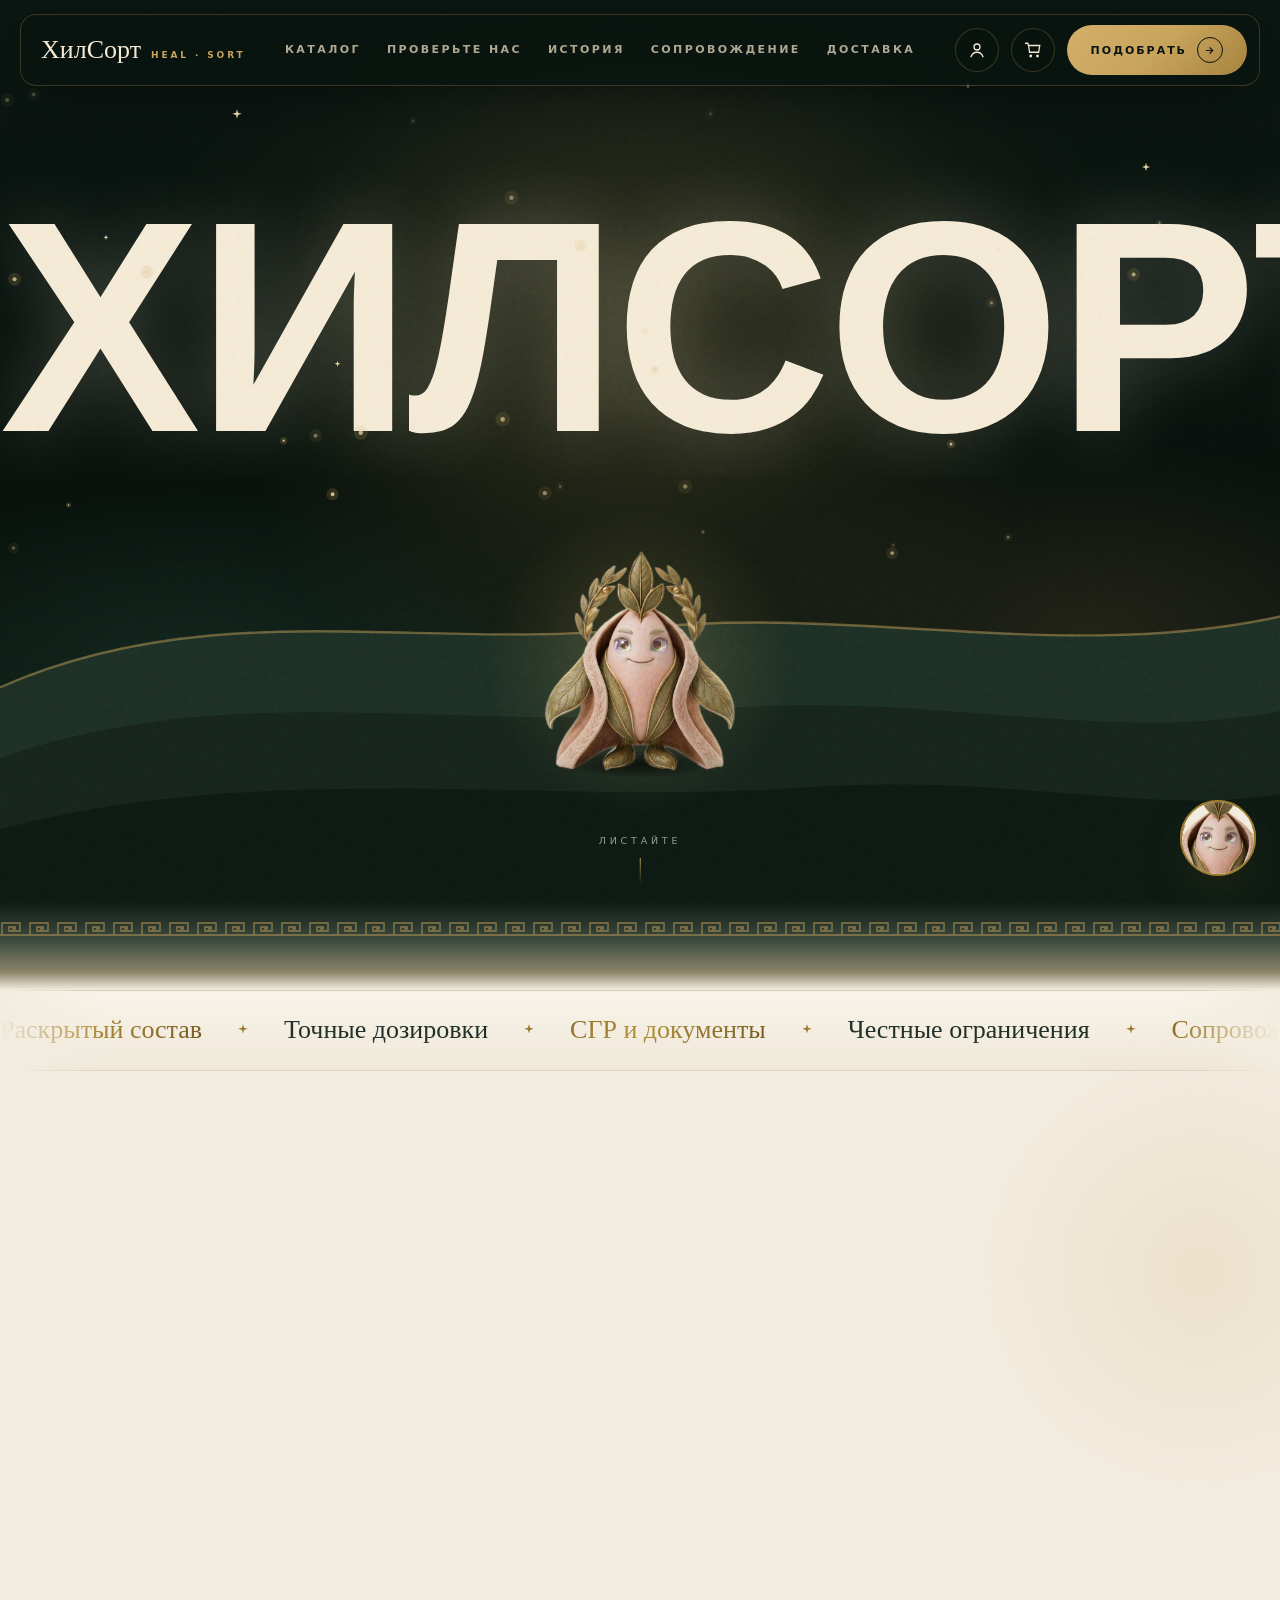
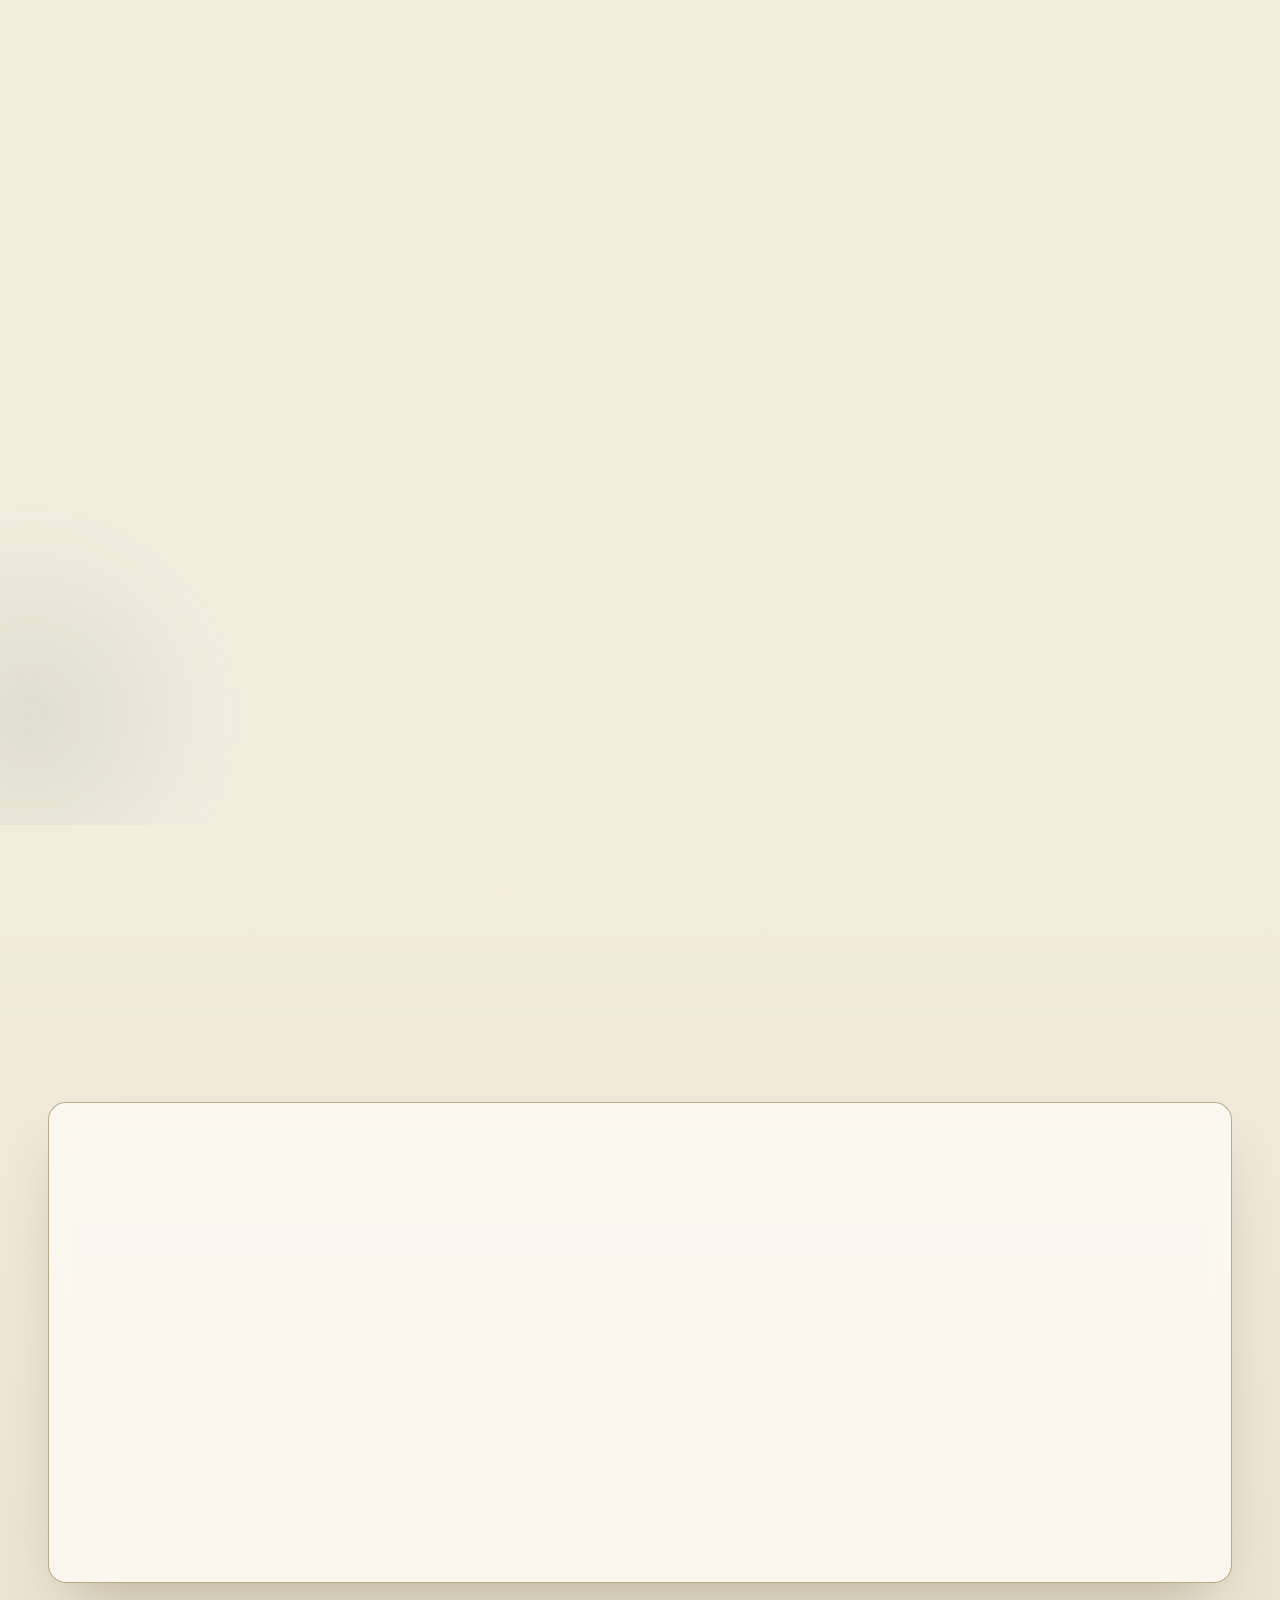
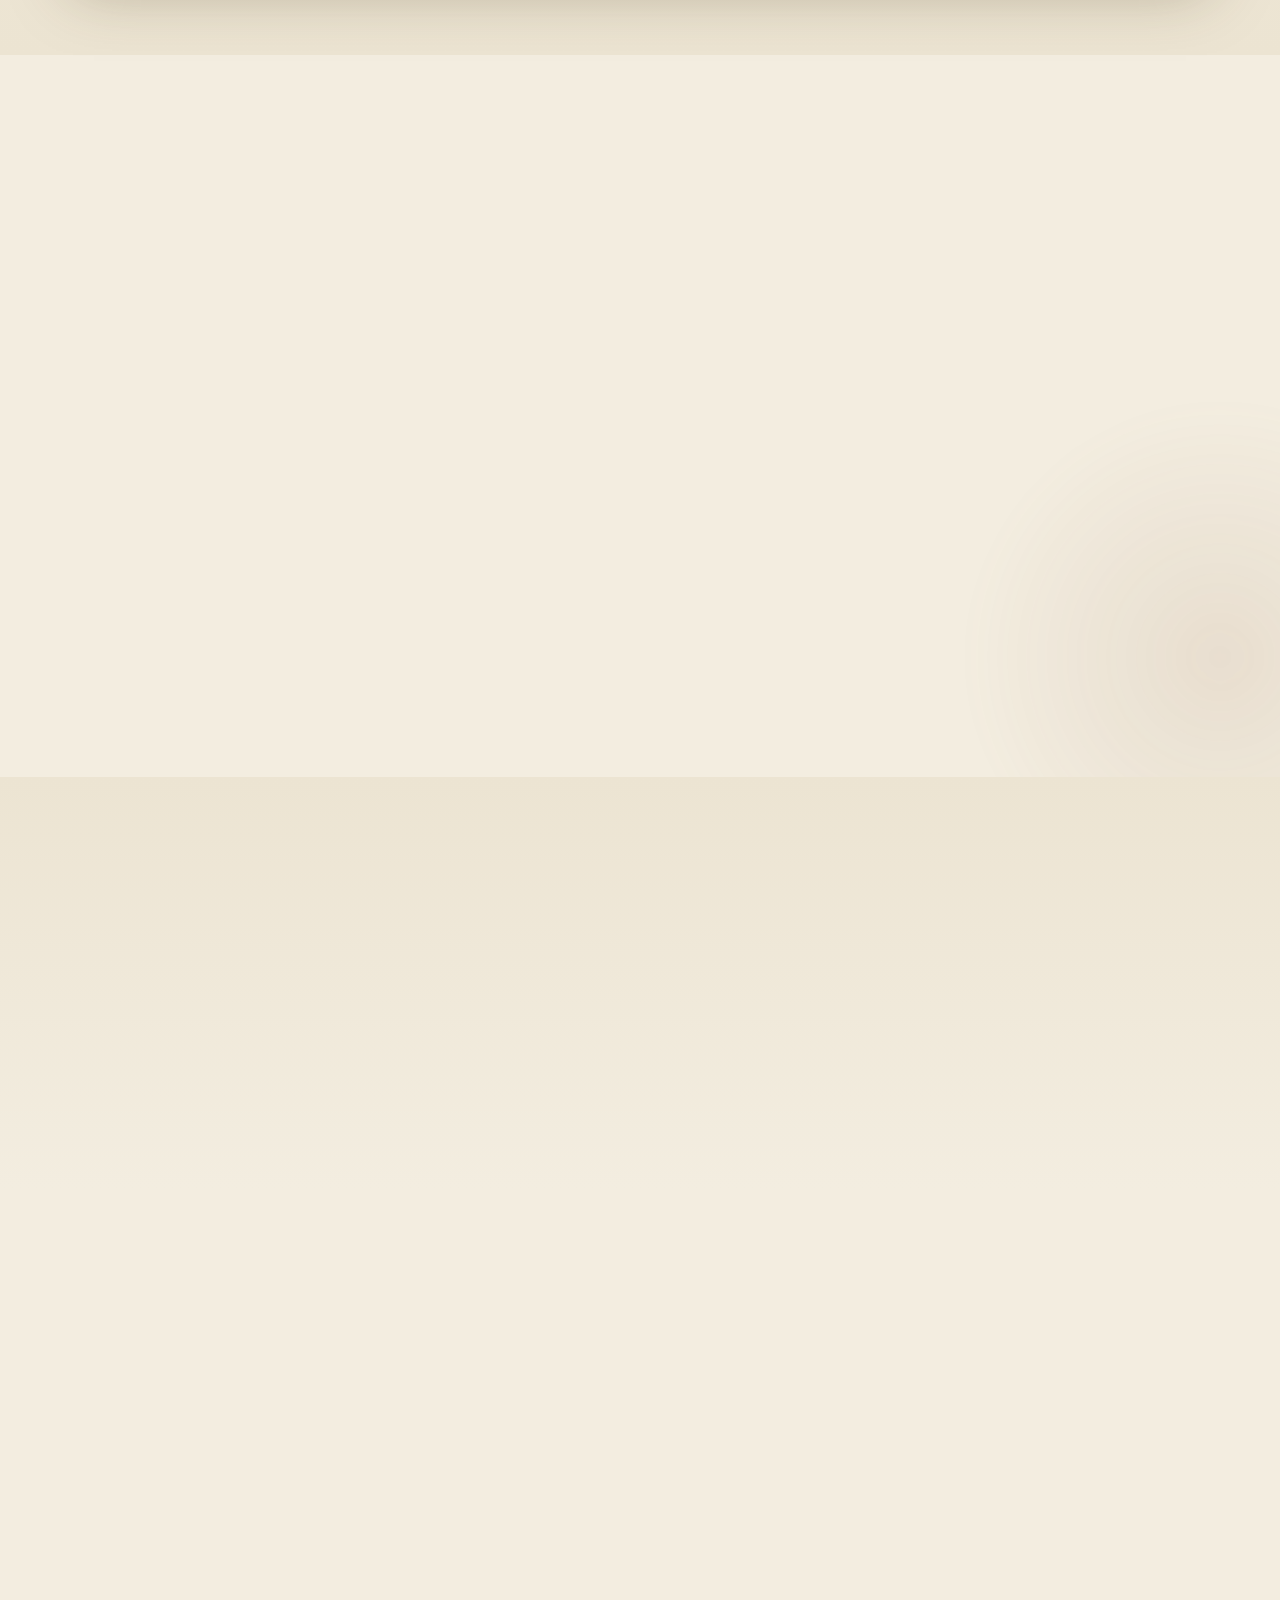
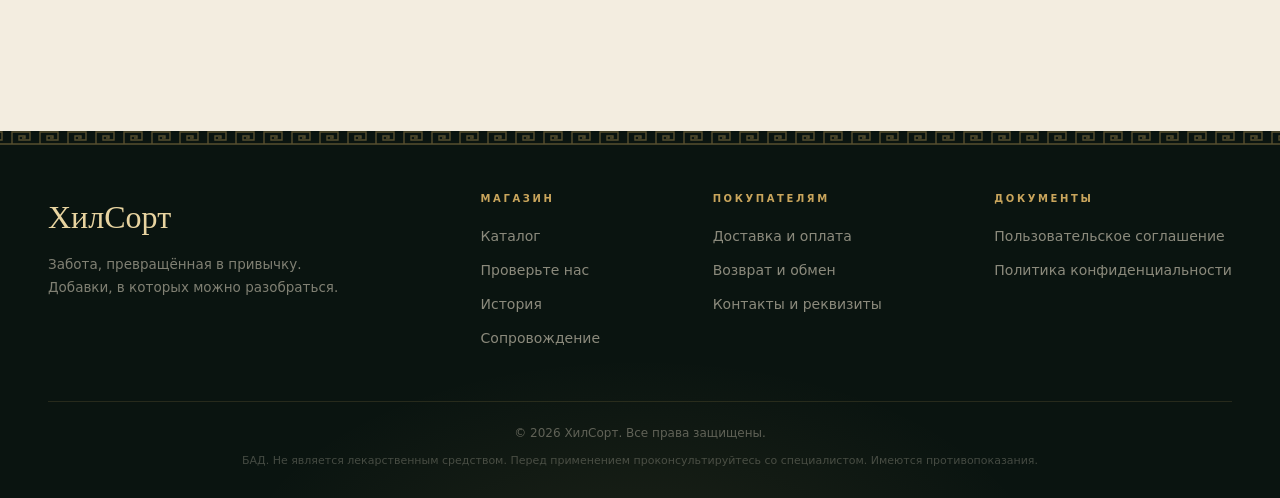
==== commit 53998e62: "Add files via upload" ====
--- a/index.html
+++ b/index.html
@@ -7,7 +7,7 @@
 <meta name="referrer" content="strict-origin-when-cross-origin">
 <meta name="format-detection" content="telephone=no">
 <title>ХилСорт — добавки, в которых можно разобраться</title>
-<meta name="description" content="ХилСорт — БАД с полностью раскрытым составом, точными дозировками и документами. Помощник Sort подберёт формулу под вашу цель: сон, стресс, энергия, концентрация.">
+<meta name="description" content="ХилСорт — БАД с полностью раскрытым составом, точными дозировками и документами. Помощник Олион подберёт формулу под вашу цель: сон, стресс, энергия, концентрация.">
 <meta name="theme-color" content="#0a1410">
 <meta property="og:type" content="website">
 <meta property="og:title" content="ХилСорт — добавки, в которых можно разобраться">
@@ -78,7 +78,7 @@
     </svg>
   </div>
 
-  <div class="mascot" id="mascot" role="button" tabindex="0" aria-label="Sort — хранитель природного баланса ХилСорт. Нажмите, чтобы открыть помощника">
+  <div class="mascot" id="mascot" role="button" tabindex="0" aria-label="Олион — хранитель природного баланса ХилСорт. Нажмите, чтобы открыть помощника">
     <div class="m-run">
       <div class="m-glow" aria-hidden="true"></div>
       <div class="m-shadow" aria-hidden="true"></div>
--- a/assets/css/styles.css
+++ b/assets/css/styles.css
@@ -656,6 +656,10 @@
 
 /* ===== ФИНАЛЬНАЯ МОБИЛЬНАЯ НАСТРОЙКА ===== */
 @media(max-width:600px){
+  .hero-assist-cta{display:none}
+  .account-page .account-home{width:42px;height:42px;padding:0;justify-content:center;gap:0}
+  .account-page .account-home .lbl{display:none}
+  .account-page .account-home .home-icon{display:block;width:19px;height:19px}
   .hero{min-height:100svh}
   .mega{top:24%;font-size:37vw;line-height:.88;letter-spacing:-.02em}
   .mascot{width:min(220px,52vw);bottom:calc(13% + 16px)}
@@ -677,7 +681,7 @@
   .account-page .ga-tabs{position:relative;order:0;left:auto;transform:none;width:100%;padding:0 8px;gap:4px}
   .account-page .ga-tab{flex:1;padding:11px 8px 12px;border-radius:0 0 12px 12px}
   .account-page .ga-side{order:1;height:165px;flex:none}
-  .account-page .ga-mascot{right:50%;bottom:-12%;height:190%;max-width:none;transform:translateX(50%) scale(1);animation:none}
+  .account-page .ga-mascot{right:0;bottom:0;width:100%;height:100%;max-width:100%;object-fit:contain;transform:none;animation:none}
   .account-page .ga-social{left:14px;bottom:12px}
   .account-page .ga-left{order:2;padding:28px 18px 26px}
   .account-page .ga-logo{margin-bottom:22px}
@@ -697,6 +701,12 @@
   .account-page .ga-left{padding-inline:14px}
   .account-page .ga-title{font-size:27px}
 }
+@media(max-width:600px){
+  .mega{font-size:24vw;letter-spacing:-.035em}
+  #prodModal .modal-card{grid-template-rows:minmax(300px,46svh) minmax(0,1fr)}
+  #prodModal .pm-img img{object-fit:cover;object-position:center center;padding:0}
+  #prodModal .pm-info{padding:22px 18px 28px;overflow-y:auto}
+}
 @media(min-width:601px){
   .account-page .ga-mascot{right:0;bottom:0;height:88%;max-width:100%;transform-origin:bottom right;animation-name:gaFloatContained}
   @keyframes gaFloatContained{0%,100%{transform:scale(1.08) translateY(0)}50%{transform:scale(1.08) translateY(-8px)}}
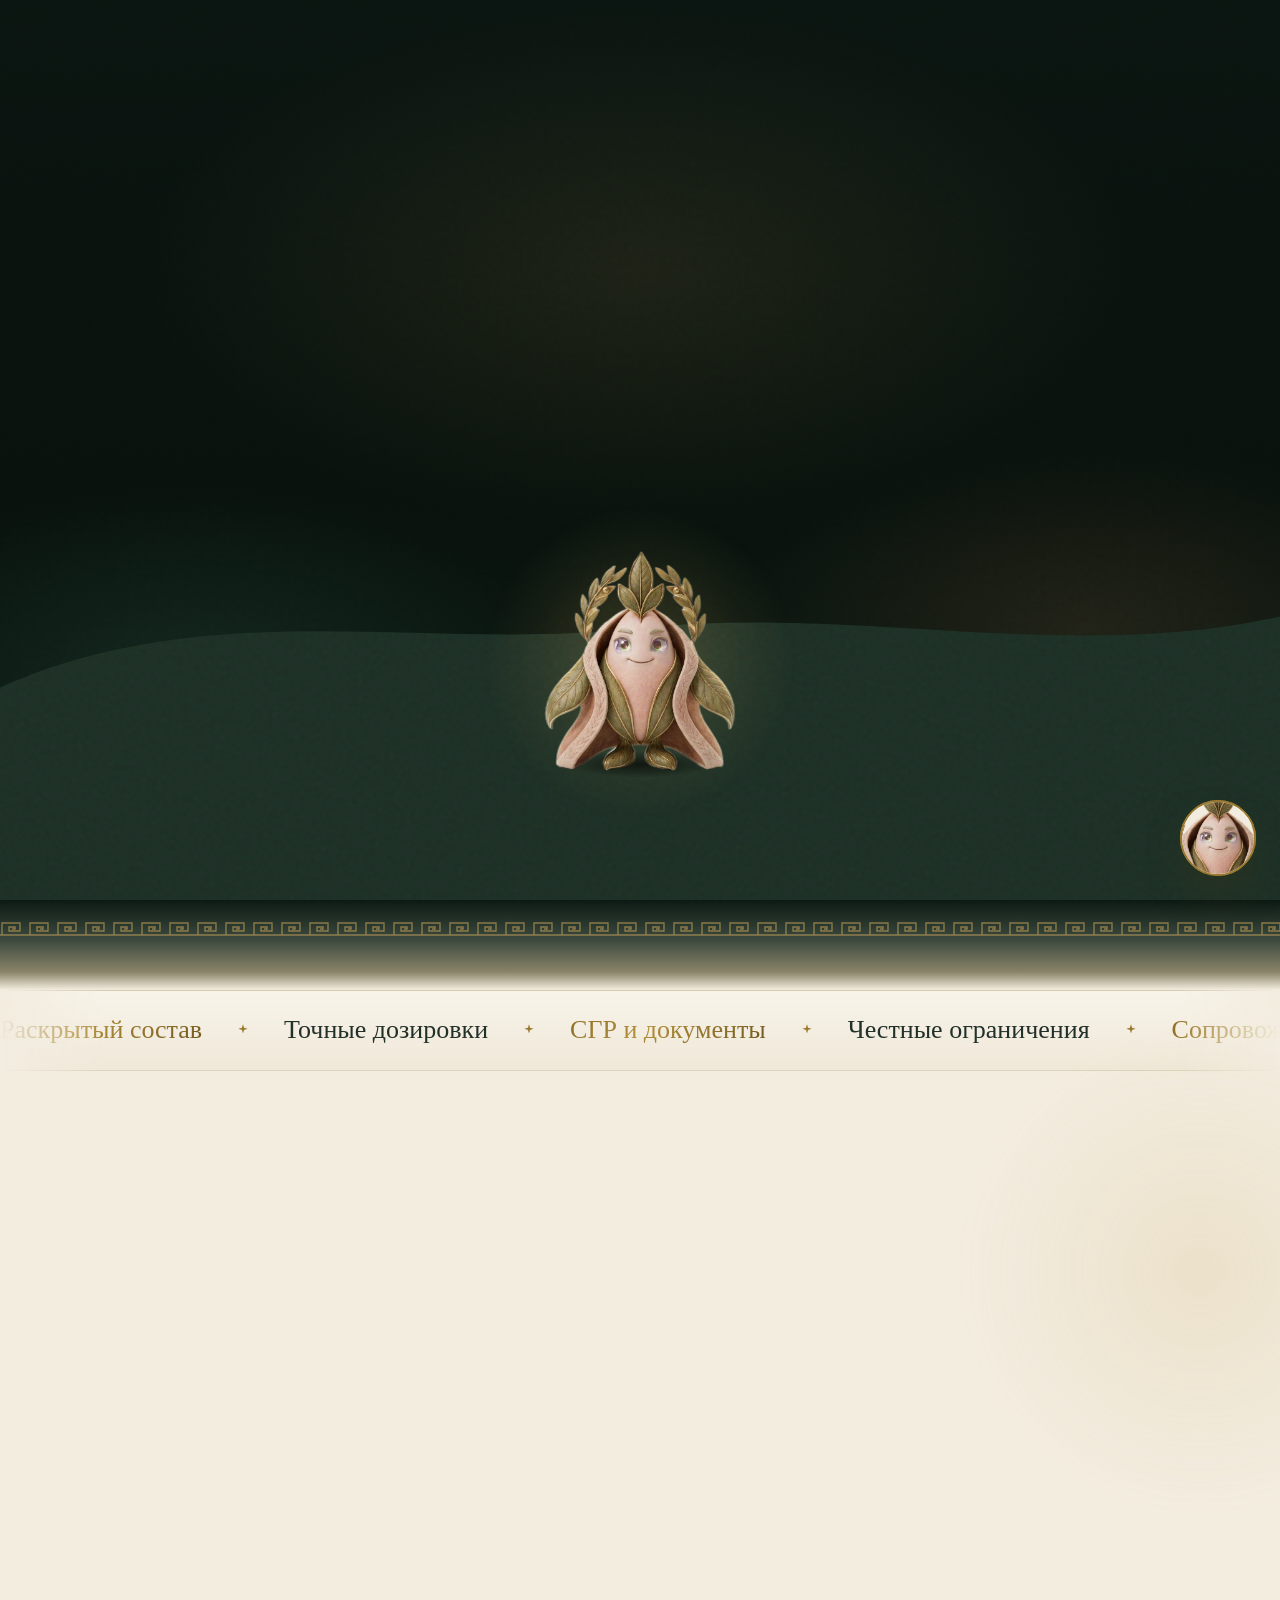
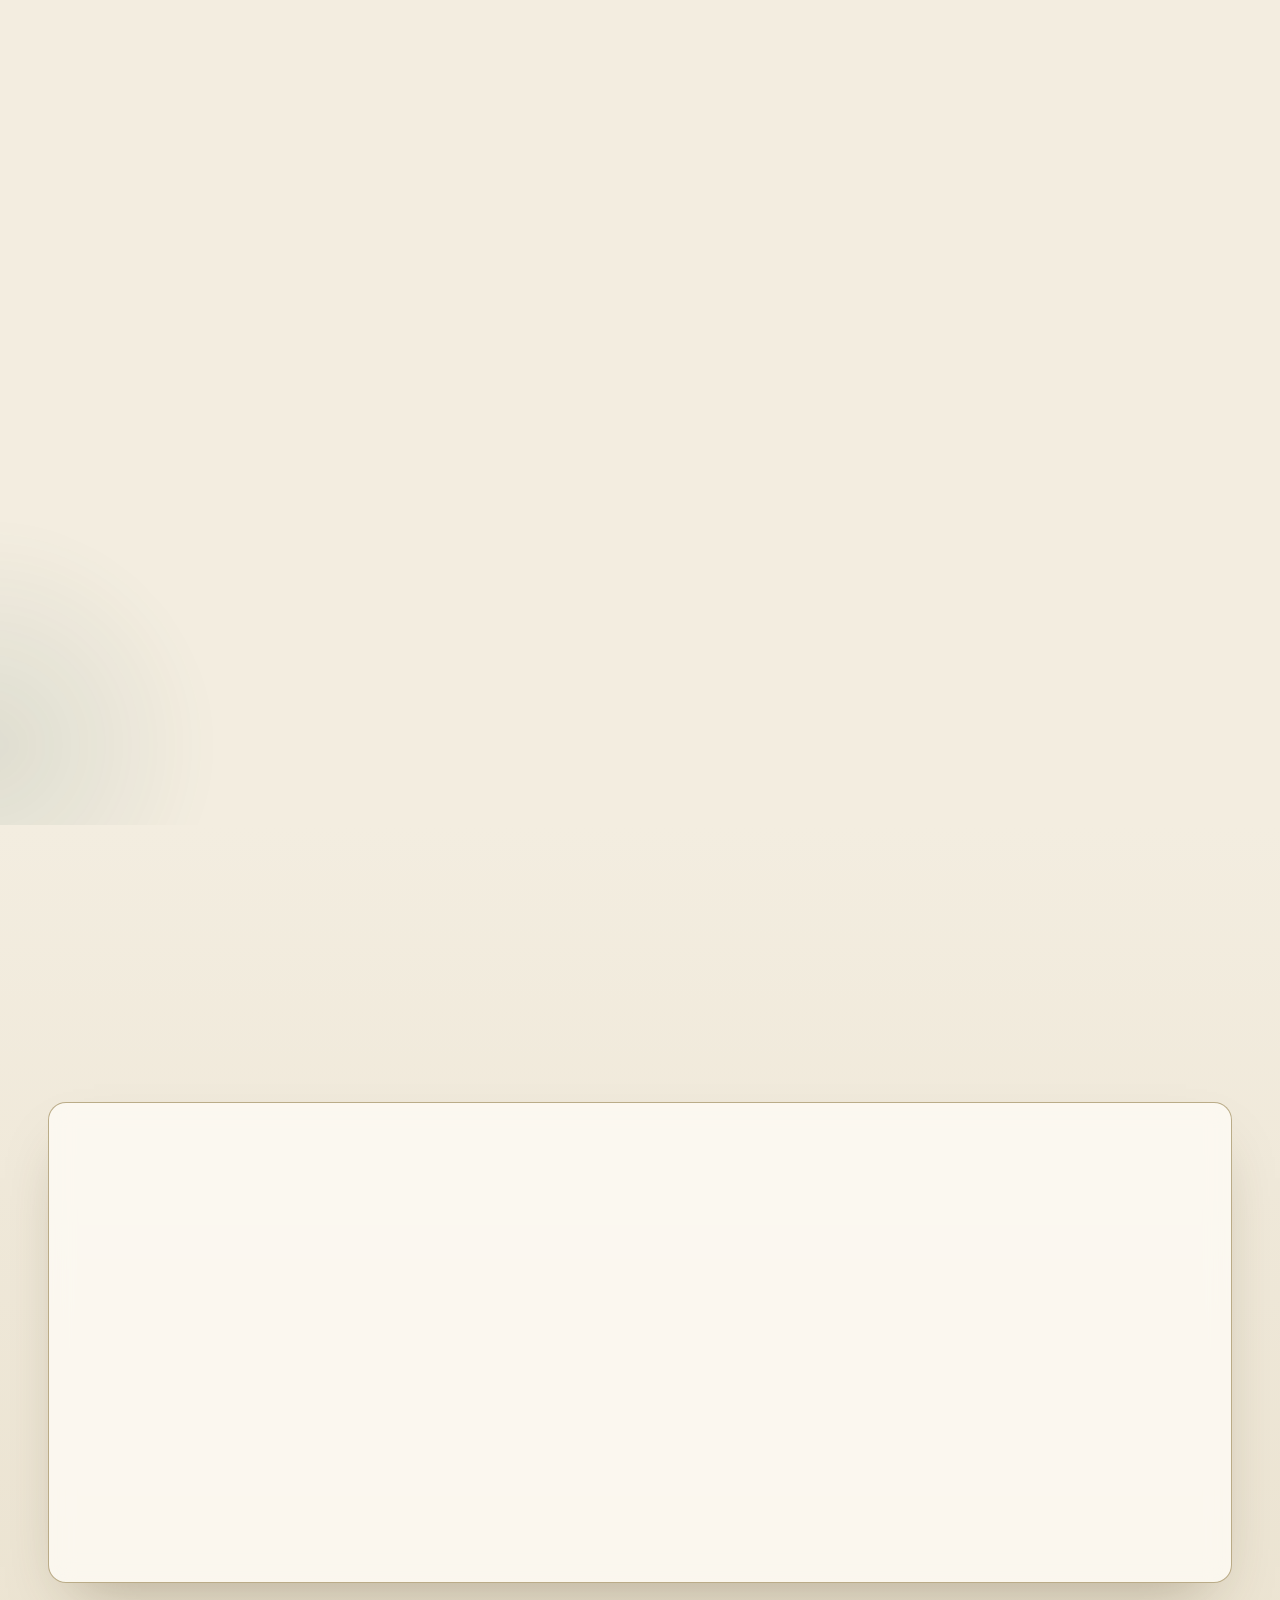
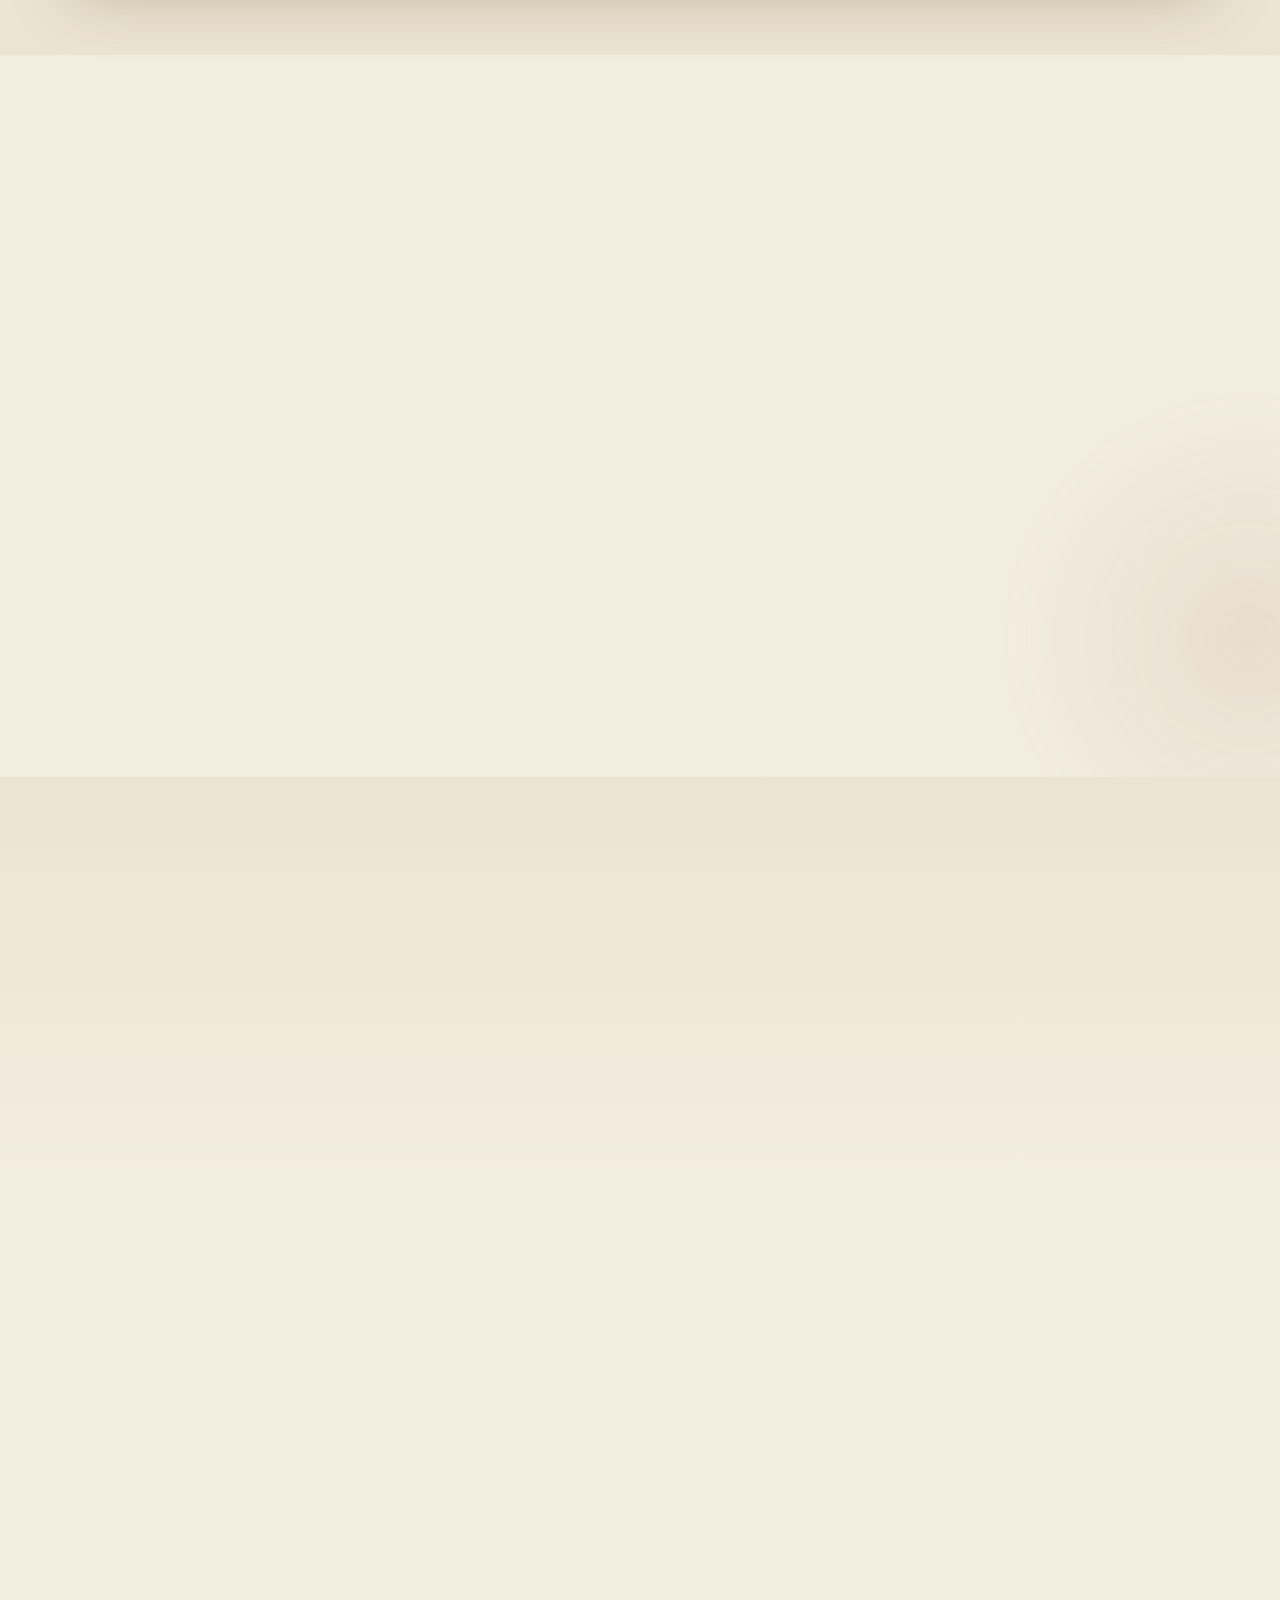
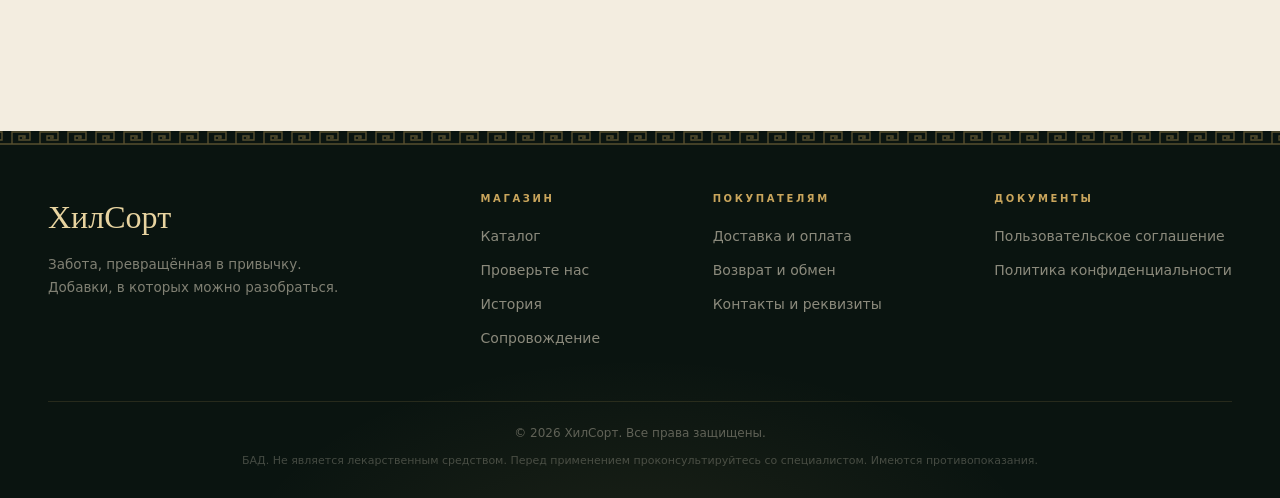
==== commit a4f39933: "Add files via upload" ====
--- a/index.html
+++ b/index.html
@@ -93,7 +93,7 @@
           </div>
         </div>
       </div>
-      <div class="m-bubble" id="mBubble" aria-hidden="true">Привет! Я Олион</div>
+      <div class="m-bubble" id="mBubble" aria-hidden="true">Привет!<br>Я Олион</div>
     </div>
   </div>
 
--- a/assets/css/styles.css
+++ b/assets/css/styles.css
@@ -656,7 +656,7 @@
 
 /* ===== ФИНАЛЬНАЯ МОБИЛЬНАЯ НАСТРОЙКА ===== */
 @media(max-width:600px){
-  .hero-assist-cta{display:none}
+  .hero-assist-cta{display:none!important}
   .account-page .account-home{width:42px;height:42px;padding:0;justify-content:center;gap:0}
   .account-page .account-home .lbl{display:none}
   .account-page .account-home .home-icon{display:block;width:19px;height:19px}
@@ -676,11 +676,13 @@
   .account-page .page-nav{padding:10px 14px;min-height:58px}
   .account-page .page-nav-links{display:none}
   .account-page .hn-cta{padding:10px 14px}
-  .account-page .ga-wrap{padding:0 10px 10px;min-height:calc(100svh - 58px)}
-  .account-page .ga-card{display:flex;flex-direction:column;min-height:calc(100svh - 68px);border-radius:20px}
+  .account-page .ga-wrap{padding:0 10px 18px;min-height:0}
+  .account-page .ga-card{display:flex;flex-direction:column;min-height:0;border-radius:20px}
   .account-page .ga-tabs{position:relative;order:0;left:auto;transform:none;width:100%;padding:0 8px;gap:4px}
   .account-page .ga-tab{flex:1;padding:11px 8px 12px;border-radius:0 0 12px 12px}
-  .account-page .ga-side{order:1;height:165px;flex:none}
+  .account-page .ga-side{order:1;height:150px;flex:none}
+  .account-page .ga-side{background:transparent}
+  .account-page .ga-side::before{display:none}
   .account-page .ga-mascot{right:0;bottom:0;width:100%;height:100%;max-width:100%;object-fit:contain;transform:none;animation:none}
   .account-page .ga-social{left:14px;bottom:12px}
   .account-page .ga-left{order:2;padding:28px 18px 26px}
@@ -696,15 +698,18 @@
   .mascot{width:min(190px,50vw)}
   .p-card .img{min-height:250px}
   .p-card .img img{height:230px}
-  .account-page .ga-side{height:145px}
-  .account-page .ga-mascot{height:180%}
+  .account-page .ga-side{height:132px}
+  .account-page .ga-mascot{height:100%;width:100%;object-fit:contain}
   .account-page .ga-left{padding-inline:14px}
   .account-page .ga-title{font-size:27px}
 }
 @media(max-width:600px){
   .mega{font-size:24vw;letter-spacing:-.035em}
-  #prodModal .modal-card{grid-template-rows:minmax(300px,46svh) minmax(0,1fr)}
-  #prodModal .pm-img img{object-fit:cover;object-position:center center;padding:0}
+  #prodModal{background:var(--bg);padding:0}
+  #prodModal .modal-card{transform:none!important;transition:none}
+  #prodModal .modal-card{grid-template-rows:280px minmax(0,1fr)}
+  #prodModal .pm-img{height:280px}
+  #prodModal .pm-img img{height:280px;object-fit:cover;object-position:center 65%;padding:0}
   #prodModal .pm-info{padding:22px 18px 28px;overflow-y:auto}
 }
 @media(min-width:601px){
